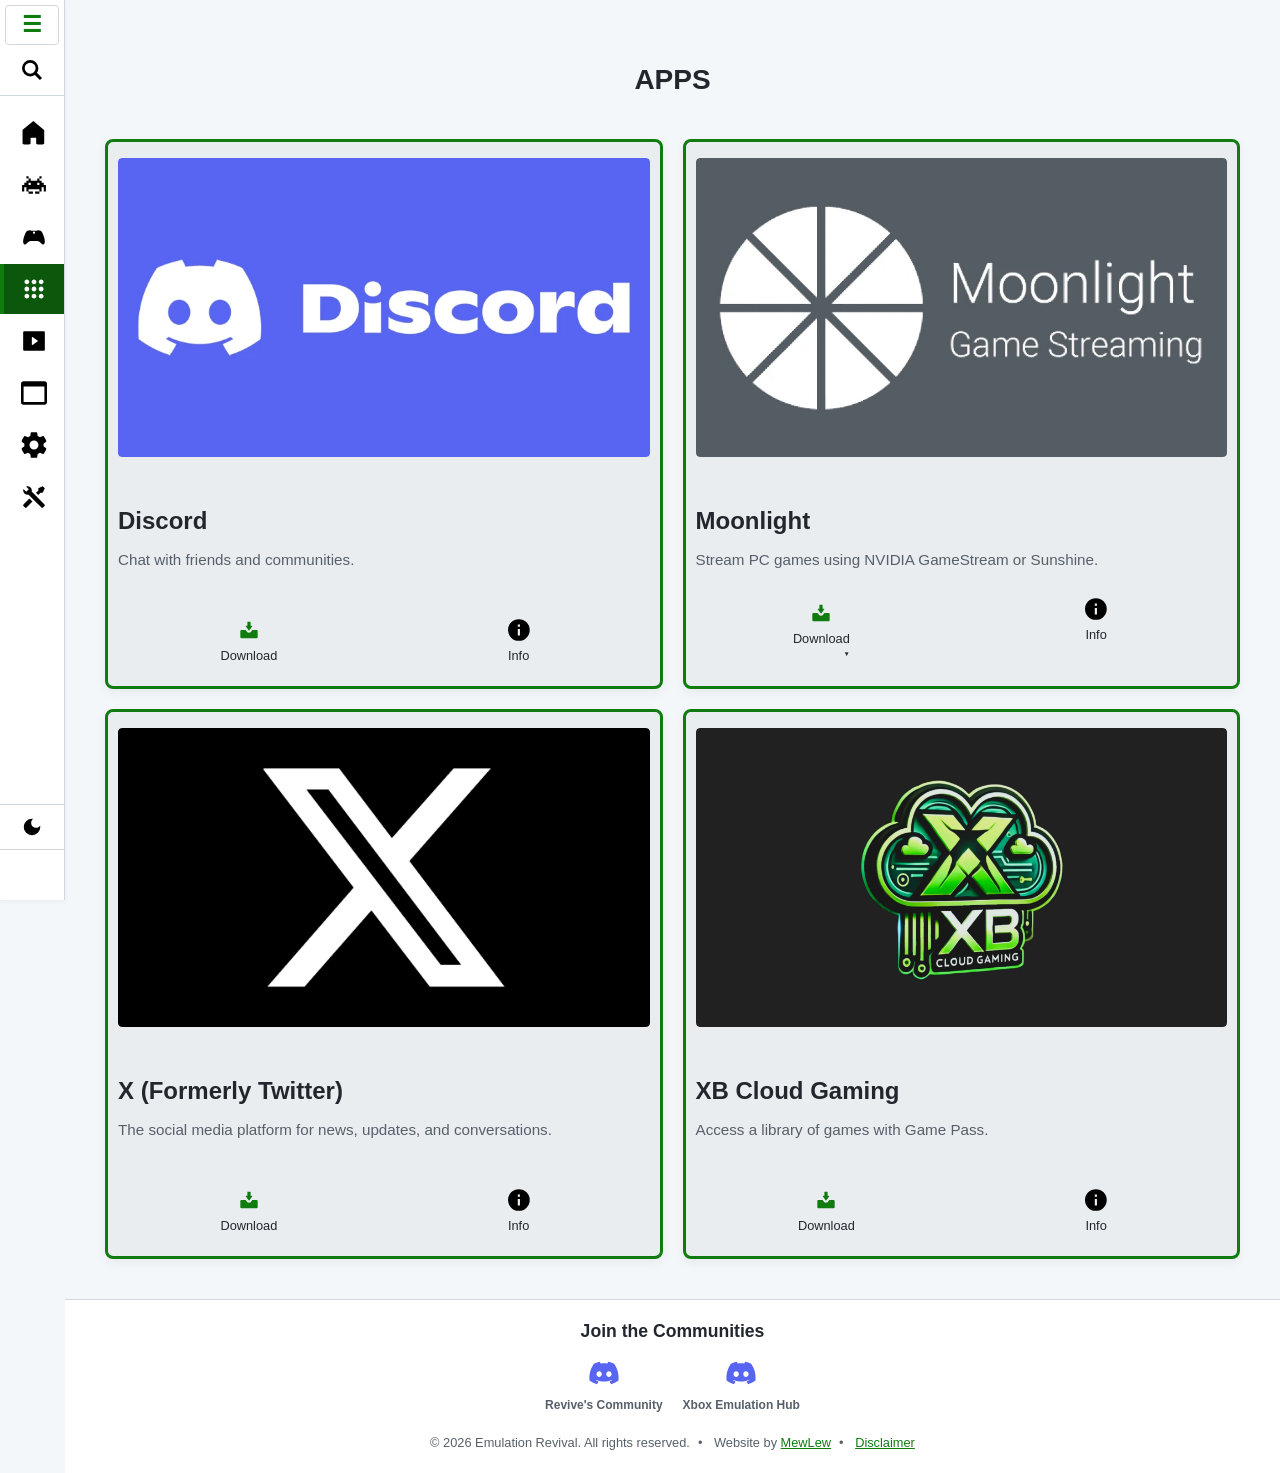
==== apps.html @ d8c7e38c "Add files via upload" ====
<!DOCTYPE html>
<html lang="en">
<head>
    <meta charset="UTF-8">
    <meta name="viewport" content="width=device-width, initial-scale=1.0">
    <title>Essential Apps for Xbox Developer Mode | Emulation Revival</title>
    <meta name="description" content="Discover essential apps like Discord, Moonlight, and more for your Xbox in Developer Mode. Enhance your Xbox experience with Emulation Revival.">
    <link rel="stylesheet" href="style.css">
    <script src="theme.js"></script>
</head>
<body>

<aside class="sidebar collapsed" id="sidebar" aria-label="Main Navigation">
    <div class="sidebar-header">
        <button class="menu-toggle" onclick="toggleMenu()" aria-controls="sidebar" aria-expanded="false" aria-label="Toggle Navigation Menu">☰</button>
        <div class="sidebar-search-interaction-area">
            <div class="sidebar-search-container">
                <button class="sidebar-search-trigger" onclick="handleSidebarSearchTriggerClick()" aria-label="Search">
                    <img src="images/search.svg" alt="Search Icon" class="sidebar-search-icon-display">
                </button>
                <div class="sidebar-search-input-wrapper">
                    <input type="text" id="searchInput" name="searchInput" class="sidebar-search-input-field" placeholder="Search site..." aria-label="Search site">
                </div>
            </div>
            <div id="autocompleteResults" class="autocomplete-items" style="display: none;"></div>
        </div>
    </div>
    <nav class="sidebar-nav">
        <ul>
            <li><a href="index.html" class="nav-link"><img src="images/home.svg" alt="Home icon"><span>Home</span></a></li>
            <li><a href="emulators.html" class="nav-link"><img src="images/emulators.svg" alt="Emulators icon"><span>Emulators</span></a></li>
            <li><a href="ports.html" class="nav-link"><img src="images/ports.svg" alt="Game Ports icon"><span>Game Ports</span></a></li>
            <li><a href="apps.html" class="nav-link active"><img src="images/apps.svg" alt="Apps icon"><span>Apps</span></a></li>
            <li><a href="media.html" class="nav-link"><img src="images/media.svg" alt="Media Apps icon"><span>Media Apps</span></a></li>
            <li><a href="frontends.html" class="nav-link"><img src="images/frontends.svg" alt="Frontends icon"><span>Frontends</span></a></li>
            <li><a href="wipapps.html" class="nav-link"><img src="images/wipapps.svg" alt="Work In Progress Apps icon"><span>WIP Apps</span></a></li>
            <li><a href="utilities.html" class="nav-link"><img src="images/utilities.svg" alt="Utilities icon"><span>Utilities</span></a></li>
        </ul>
    </nav>
    <div class="sidebar-theme-toggle-container">
        <button class="theme-switch" id="themeSwitch" aria-label="Switch Theme">
            <img src="images/light-mode.svg" alt="Light Theme" id="themeIconSun" class="theme-icon light">
            <img src="images/dark-mode.svg" alt="Dark Theme" id="themeIconMoon" class="theme-icon dark">
            <span class="theme-toggle-text">Theme</span>
        </button>
    </div>
    <div class="sidebar-footer">
        <p>© <span id="currentYear"></span> Emulation Revival</p>
    </div>
</aside>

<div class="main-content-wrapper sidebar-collapsed">
    <main class="main-content" id="mainContentArea">
        <h2 class="page-section-heading">APPS</h2>
        <div class="product-wrapper">
    
            <div class="box-container" id="discorduwp">
                <div class="main-card-top-content">
                    <div class="box-image-wrapper">
                        <img src="images/discord.webp" alt="Discord Logo" class="box-image">
                    </div>
                    <div class="box-content">
                        <h3>Discord</h3>
                        <p>Chat with friends and communities.</p>
                    </div>
                    <div class="box-links">
                        <a href="#" class="box-link left" id="download-discorduwp">
                            <img src="images/download.svg" alt="Download" class="link-icon"> Download
                        </a>
                        <button class="box-link center info-toggle" aria-expanded="false" aria-controls="info-discorduwp">
                            <img src="images/info.svg" alt="Info" class="link-icon"> Info
                        </button>
                    </div>
                </div>
                <div class="info-box" id="info-discorduwp">
                    <ul class="info-list">
                        <li><strong>Developer:</strong> 
                            <a href="https://github.com/momo-AUX1" class="contributor-name-link" data-name="Moonpower" data-github-url="https://github.com/momo-AUX1" data-kofi-url="https://ko-fi.com/moonpower007">Moonpower</a>
                        </li>
                        <li><strong>Compatibility:</strong> Xbox One & Xbox Series S/X</li>
                        <li><strong>Requirements:</strong> 
                            <ul>
                                <li>Discord account</li> 
                                <li>Install all 5 dependencies</li>
                            </ul>
                        </li>
                    </ul>
                </div>
            </div>
            
            <div class="box-container" id="moonlight">
                <div class="main-card-top-content">
                    <div class="box-image-wrapper">
                        <img src="images/moonlight.webp" alt="Moonlight Logo" class="box-image">
                    </div>
                    <div class="box-content">
                        <h3>Moonlight</h3>
                        <p>Stream PC games using NVIDIA GameStream or Sunshine.</p>
                    </div>
                    <div class="box-links">
                        <div class="dropdown box-link left">
                            <button class="box-link download-btn">
                                <img src="images/download.svg" alt="Download" class="link-icon"> Download
                                <span class="arrow">▼</span>
                            </button>
                            <ul class="dropdown-menu">
                                <li><a href="#" id="moonlight1">Moonlight App</a></li>
                                <li><a href="#" id="moonlight2">Dependency 1</a></li>
                                <li><a href="#" id="moonlight3">Dependency 2</a></li>
                            </ul>
                        </div>
                        <button class="box-link center info-toggle" aria-expanded="false" aria-controls="info-moonlight">
                            <img src="images/info.svg" alt="Info" class="link-icon"> Info
                        </button>
                    </div>
                </div>
                <div class="info-box" id="info-moonlight">
                    <ul class="info-list">
                        <li><strong>Developer:</strong> <a href="https://github.com/moonlight-stream" class="contributor-name-link" data-name="Moonlight Game Streaming Project" data-github-url="https://github.com/moonlight-stream">Moonlight Game Streaming Project</a></li>
                        <li><strong>Ported to UWP by:</strong> <a href="https://github.com/TheElixZammuto" class="contributor-name-link" data-name="TheElixZammuto" data-github-url="https://github.com/TheElixZammuto">TheElixZammuto</a></li>
                        <li><strong>Compatibility:</strong> Xbox One & Xbox Series S|X</li>
                        <li><strong>Requirements:</strong> 
                            <ul>
                                <li>Host PC with NVIDIA GPU (GameStream) or Sunshine</li>
                                <li>Install both dependencies</li>
                            </ul>
                        </li>
                    </ul>
                </div>
            </div>
            
            <div class="box-container" id="xuwp">
                <div class="main-card-top-content">
                    <div class="box-image-wrapper">
                        <img src="images/xuwp.webp" alt="X Logo" class="box-image">
                    </div>
                    <div class="box-content">
                        <h3>X (Formerly Twitter)</h3>
                        <p>The social media platform for news, updates, and conversations.</p>
                    </div>
                    <div class="box-links">
                        <a href="#" class="box-link left" id="download-xuwp">
                            <img src="images/download.svg" alt="Download" class="link-icon"> Download
                        </a>
                        <button class="box-link center info-toggle" aria-expanded="false" aria-controls="info-xuwp">
                            <img src="images/info.svg" alt="Info" class="link-icon"> Info
                        </button>
                    </div>
                </div>
                <div class="info-box" id="info-xuwp">
                    <ul class="info-list">
                        <li><strong>Developer:</strong> 
                            <a href="https://github.com/momo-AUX1" class="contributor-name-link" data-name="Moonpower" data-github-url="https://github.com/momo-AUX1" data-kofi-url="https://ko-fi.com/moonpower007">Moonpower</a>
                        </li>
                        <li><strong>Compatibility:</strong> Xbox One & Xbox Series S/X</li>
                        <li><strong>Requirements:</strong> Install all 5 dependencies</li>
                    </ul>
                </div>
            </div>
            
            <div class="box-container" id="xbcloudgaming">
                <div class="main-card-top-content">
                    <div class="box-image-wrapper">
                        <img src="images/xbcloudgaming.webp" alt="XB Cloud Gaming Logo" class="box-image">
                    </div>
                    <div class="box-content">
                        <h3>XB Cloud Gaming</h3>
                        <p>Access a library of games with Game Pass.</p>
                    </div>
                    <div class="box-links">
                        <a href="#" class="box-link left" id="download-xbcloudgaming">
                            <img src="images/download.svg" alt="Download" class="link-icon"> Download
                        </a>
                        <button class="box-link center info-toggle" aria-expanded="false" aria-controls="info-xbcloudgaming">
                            <img src="images/info.svg" alt="Info" class="link-icon"> Info
                        </button>
                    </div>
                </div>
                <div class="info-box" id="info-xbcloudgaming">
                    <ul class="info-list">
                        <li><strong>Developer:</strong> <a href="https://github.com/danprice142" class="contributor-name-link" data-name="DanP" data-github-url="https://github.com/danprice142">DanP</a></li>
                        <li><strong>Compatibility:</strong> Xbox Series S|X</li>
                        <li><strong>Requirements:</strong>
                            <ul>
                                <li>Active Game Pass subscription</li>
                                <li>Install all 3 dependencies</li>
                            </ul>
                        </li>
                    </ul>
                </div>
            </div>
                
        </div> 
    </main>

    <footer>
        <div class="discord-section">
            <h3 class="discord-heading">Join the Communities</h3>
            <div class="discord-servers-wrapper">
                <div class="discord-server-item">
                    <a href="https://discord.gg/f82Tr22vRZ" class="discord-link" target="_blank" rel="noopener noreferrer" aria-label="Join Revive's Community on Discord">
                        <img src="images/discord.svg" alt="Discord logo" class="discord-icon">
                    </a>
                    <h5>Revive's Community</h5>
                </div>
                <div class="discord-server-item">
                    <a href="https://discord.gg/pVd47KAG24" class="discord-link" target="_blank" rel="noopener noreferrer" aria-label="Join Xbox Emulation Hub on Discord">
                        <img src="images/discord.svg" alt="Discord logo" class="discord-icon">
                    </a>
                    <h5>Xbox Emulation Hub</h5>
                </div>
            </div>
        </div>
        <div class="footer-meta-info">
            <span class="copyright">© <span id="footerCurrentYear"></span> Emulation Revival. All rights reserved.</span>
            <span class="credit">Website by <a href="https://github.com/Mew-Lew" target="_blank" rel="noopener noreferrer">MewLew</a></span>
            <span class="disclaimer-link-wrapper"><a href="disclaimer.html">Disclaimer</a></span>
        </div>
    </footer>
</div> 
    
<div class="modal-overlay" id="contributorModalOverlay"></div>
<div class="modal" id="contributorModal" role="dialog" aria-modal="true" aria-labelledby="contributorModalTitle">
    <div class="modal-header">
        <h3 id="contributorModalTitle" class="modal-title">Contributor Information</h3>
        <button class="modal-close-button" id="contributorModalClose" aria-label="Close modal">×</button>
    </div>
    <div class="modal-body" id="contributorModalBody">
    </div>
</div>

<script src="downloads.js"></script>
<script src="searchdata.js"></script>
<script src="main.js"></script>
<script src="searchlogic.js"></script>

</body>
</html>
---- style.css ----
/* style.css - Merged for New Sidebar, Theming, Sidebar Search, and Contributor Modal */

/* --- CSS Variables --- */
:root {
  --xbox-green: #107C10;
  --xbox-green-light: #18a118;
  --xbox-green-dark: #0B570B;
  --xbox-green-rgb: 16, 124, 16;
  --bg-primary: #111;
  --bg-secondary: #1e1e1e;
  --bg-tertiary: #2a2a2a;
  --bg-overlay: rgba(0, 0, 0, 0.6);
  --text-primary: #fff;
  --text-secondary: #ccc;
  --text-on-accent: #ffffff;
  --border-color: #333;
  --shadow-color-rgb: 0, 0, 0;
  --border-radius-small: 4px;
  --border-radius-medium: 8px;
  --border-radius-large: 12px;
  --sidebar-width: 250px;
  --sidebar-width-collapsed: 65px;
  --sidebar-transition-speed: 0.25s ease-in-out;
  --font-family-main: "Segoe UI", Arial, sans-serif;
  --font-family-headings: "Segoe UI", "Trebuchet MS", sans-serif;
  --global-transition: all 0.2s ease-in-out;
  --shadow-sm: 0 2px 4px rgba(var(--shadow-color-rgb), 0.2);
  --shadow-md: 0 4px 8px rgba(var(--shadow-color-rgb), 0.3);
  --shadow-lg: 0 8px 16px rgba(var(--shadow-color-rgb), 0.4);
}

html.light-theme {
  --bg-primary: #f4f7f9;
  --bg-secondary: #ffffff;
  --bg-tertiary: #e9edf0;
  --bg-overlay: rgba(0, 0, 0, 0.4);
  --text-primary: #22272e;
  --text-secondary: #57606a;
  --border-color: #d0d7de;
  --shadow-color-rgb: 140, 140, 140;
  --shadow-sm: 0 2px 4px rgba(var(--shadow-color-rgb), 0.08);
  --shadow-md: 0 4px 8px rgba(var(--shadow-color-rgb), 0.1);
  --shadow-lg: 0 8px 16px rgba(var(--shadow-color-rgb), 0.12);
}

/* --- Global Resets & Base Styles --- */
*, *::before, *::after {
  box-sizing: border-box;
  margin: 0;
  padding: 0;
}
html {
  scroll-behavior: smooth;
  font-size: 16px;
  height: 100%;
}
body {
  font-family: var(--font-family-main);
  background: var(--bg-primary);
  color: var(--text-primary);
  line-height: 1.6;
  min-height: 100%;
  display: flex;
  flex-direction: column;
  overflow-x: hidden;
  transition: background-color 0.3s ease, color 0.3s ease;
}
ul, ol { list-style: none; }
a { color: var(--xbox-green); text-decoration: none; transition: var(--global-transition); }
a:hover { color: var(--xbox-green-light); text-decoration: underline; }
img { max-width: 100%; height: auto; display: block; }
h1, h2, h3, h4, h5, h6 {
  font-family: var(--font-family-headings); font-weight: 600;
  color: var(--text-primary); margin-bottom: 0.75em; line-height: 1.3;
}
h1 { font-size: 2.2em; } h2 { font-size: 2em; } h3 { font-size: 1.75em; }
p { margin-bottom: 1em; color: var(--text-secondary); }

/* --- REMOVED Top Bar Styles As Per Previous Steps --- */

/* --- New Collapsible Sidebar --- */
.sidebar {
  width: var(--sidebar-width); background-color: var(--bg-secondary); color: var(--text-primary);
  display: flex; flex-direction: column; position: fixed; left: 0;
  top: 0; bottom: 0; height: 100%; z-index: 900;
  transition: width var(--sidebar-transition-speed), background-color 0.3s ease, color 0.3s ease;
  overflow-x: hidden; border-right: 1px solid var(--border-color); box-shadow: var(--shadow-sm);
}
.sidebar.collapsed { width: var(--sidebar-width-collapsed); }

.sidebar-header {
  padding: 10px; display: flex; flex-direction: column;
  align-items: center; border-bottom: 1px solid var(--border-color);
}

/* --- Menu Toggle (Now in Sidebar Header) --- */
.sidebar-header .menu-toggle {
    width: calc(100% - 10px); height: 40px; font-size: 22px; font-weight: bold;
    color: var(--xbox-green); background-color: var(--bg-tertiary);
    border: 1px solid var(--border-color); border-radius: var(--border-radius-small);
    display: flex; align-items: center; justify-content: center;
    cursor: pointer; margin: 0 auto 10px auto; padding: 0; line-height: 1;
    transition: background-color 0.2s ease, color 0.2s ease, border-color 0.2s ease;
}
.sidebar-header .menu-toggle:hover {
    background-color: var(--xbox-green); color: var(--text-on-accent);
    border-color: var(--xbox-green-dark);
}
html.light-theme .sidebar-header .menu-toggle {
    background-color: var(--bg-secondary); color: var(--xbox-green);
    border-color: var(--border-color);
}
html.light-theme .sidebar-header .menu-toggle:hover {
    background-color: var(--xbox-green-light); color: var(--text-on-accent);
    border-color: var(--xbox-green);
}
.sidebar.collapsed .sidebar-header { padding: 5px; }
.sidebar.collapsed .menu-toggle { width: 100%; margin: 0 0 5px 0; }

/* Styles for search integrated into sidebar */
.sidebar-search-interaction-area {
    position: relative; width: calc(100% - 10px); margin: 0 auto;
}
.sidebar-search-container {
    display: flex; align-items: center; width: 100%; padding: 5px; box-sizing: border-box;
    border-radius: var(--border-radius-medium); background-color: rgba(0,0,0,0.05);
    border: 1px solid var(--border-color); position: relative; z-index: 2;
}
html.light-theme .sidebar-search-container { background-color: rgba(0,0,0,0.03); }
.sidebar-search-trigger {
    background: none; border: none; color: var(--text-secondary); padding: 8px;
    cursor: pointer; display: flex; align-items: center; justify-content: center;
}
.sidebar-search-trigger:hover { color: var(--text-primary); }
.sidebar-search-icon-display { width: 20px; height: 20px; display: block; }
html.light-theme .sidebar-search-icon-display { filter: invert(100%); }
.sidebar-search-input-wrapper { flex-grow: 1; margin-left: 5px; position: relative; }
.sidebar-search-input-field {
    width: 100%; padding: 8px 10px; border: 1px solid var(--border-color);
    background-color: var(--bg-primary); color: var(--text-primary);
    border-radius: var(--border-radius-small); font-size: 0.9em; outline: none;
    transition: border-color 0.2s ease, box-shadow 0.2s ease;
}
.sidebar-search-input-field:focus {
    border-color: var(--xbox-green); box-shadow: 0 0 0 2px rgba(var(--xbox-green-rgb), 0.3);
}
.sidebar.collapsed .sidebar-search-input-wrapper { display: none; }
.sidebar.collapsed .sidebar-search-trigger { width: 100%; margin-left: 0; height: 40px; }
.sidebar.collapsed .sidebar-search-container {
    width: 100%; padding: 0; border: none; background-color: transparent;
}
.sidebar:not(.collapsed) .sidebar-search-input-wrapper { display: block; }

/* Autocomplete Results for Sidebar Search */
#autocompleteResults.autocomplete-items {
    position: absolute; top: 100%; left: 0; right: 0; width: auto;
    background-color: var(--bg-secondary); border: 1px solid var(--border-color);
    border-top-width: 1px; box-sizing: border-box; z-index: 998;
    border-radius: 0 0 var(--border-radius-medium) var(--border-radius-medium);
    max-height: calc(100vh - 250px); overflow-y: auto; display: none;
    box-shadow: var(--shadow-md); scrollbar-width: thin;
    scrollbar-color: var(--border-color) var(--bg-secondary);
}
#autocompleteResults.autocomplete-items::-webkit-scrollbar { width: 6px; }
#autocompleteResults.autocomplete-items::-webkit-scrollbar-track { background: var(--bg-secondary); }
#autocompleteResults.autocomplete-items::-webkit-scrollbar-thumb { background-color: var(--border-color); border-radius: 3px; }
.autocomplete-suggestion {
    padding: 10px 15px; cursor: pointer; display: flex; align-items: center;
    color: var(--text-primary); border-bottom: 1px solid var(--border-color);
    transition: background-color 0.15s ease;
}
.autocomplete-suggestion:last-child { border-bottom: none; }
.autocomplete-suggestion:hover { background-color: var(--bg-tertiary); }
.suggestion-logo { width: 24px; height: 24px; margin-right: 10px; object-fit: contain; border-radius: var(--border-radius-small); }
.suggestion-name { font-size: 0.9em; }

/* Sidebar Navigation */
.sidebar.collapsed .sidebar-nav span, .sidebar.collapsed .sidebar-footer p, .sidebar.collapsed .theme-switch .theme-toggle-text {
  opacity: 0; width: 0; pointer-events: none; white-space: nowrap;
  transition: opacity 0.1s ease-out, width 0.1s ease-out;
}
.sidebar.collapsed .nav-link { justify-content: center; padding: 12px 0; width: 100%;}
.sidebar.collapsed .nav-link img { margin-right: 0; width: 26px; height: 26px;}
.sidebar.collapsed .nav-link.active, .sidebar.collapsed .nav-link:hover {
  background-color: var(--xbox-green-dark); border-left-color: var(--xbox-green);
}
.sidebar.collapsed .nav-link.active img { transform: scale(1.1); }
.sidebar-nav {
  flex-grow: 1; margin-top: 10px; overflow-y: auto; overflow-x: hidden; scrollbar-width: thin;
  scrollbar-color: var(--border-color) var(--bg-secondary);
}
.sidebar-nav::-webkit-scrollbar { width: 6px; }
.sidebar-nav::-webkit-scrollbar-track { background: var(--bg-secondary); }
.sidebar-nav::-webkit-scrollbar-thumb { background-color: var(--border-color); border-radius: 3px; }
.sidebar-nav .nav-link {
  display: flex; align-items: center; padding: 10px 20px; color: var(--text-secondary);
  text-decoration: none; font-weight: 500; white-space: nowrap;
  border-left: 4px solid transparent; margin: 2px 0;
  transition: background-color 0.2s ease, color 0.2s ease, border-left-color 0.2s ease;
}
.sidebar-nav .nav-link img {
  width: 24px; height: 24px; margin-right: 12px;
  transition: margin-right var(--sidebar-transition-speed), transform 0.2s ease, filter 0.3s ease;
  flex-shrink: 0;
}
html.light-theme .sidebar-nav .nav-link:not(.active) img { filter: invert(100%);}
.sidebar-nav .nav-link span { opacity: 1; transition: opacity 0.15s ease-out 0.1s; display: inline-block; }
.sidebar-nav .nav-link:hover {
  background-color: var(--bg-tertiary); color: var(--text-primary);
  border-left-color: var(--xbox-green-light);
}
.sidebar-nav .nav-link.active {
  background-color: var(--xbox-green); color: var(--text-on-accent); font-weight: 600;
  border-left-color: var(--xbox-green-light);
}
.sidebar-nav .nav-link.active img { filter: brightness(0) invert(1); }
.sidebar-nav .nav-link:hover img:not(.active img) { transform: translateX(2px); }

/* --- Sidebar Theme Toggle Styles --- */
.sidebar-theme-toggle-container {
    padding: 10px 15px; margin-top: auto; border-top: 1px solid var(--border-color);
}
.sidebar .theme-switch {
    width: 100%; background: transparent; border: none; color: var(--text-secondary);
    cursor: pointer; padding: 10px 5px; display: flex; align-items: center;
    justify-content: flex-start; border-radius: var(--border-radius-small);
    transition: background-color 0.2s ease, color 0.2s ease;
    font-size: 0.9em; font-family: var(--font-family-main);
}
.sidebar .theme-switch:hover { background-color: var(--bg-tertiary); color: var(--text-primary); }
.sidebar .theme-switch .theme-icon { width: 20px; height: 20px; margin-right: 12px; filter: none; }
html.light-theme .sidebar .theme-switch .theme-icon.light,
html.light-theme .sidebar .theme-switch .theme-icon.dark { filter: invert(100%); }
.sidebar .theme-switch .theme-toggle-text {
    display: inline-block; opacity: 1;
    transition: opacity var(--sidebar-transition-speed) ease-out, width var(--sidebar-transition-speed) ease-out;
    white-space: nowrap;
}
.sidebar.collapsed .sidebar-theme-toggle-container { padding: 0; border-top-width: 1px; }
.sidebar.collapsed .theme-switch { justify-content: center; padding: 12px 0; height: 44px; font-size: 0; }
.sidebar.collapsed .theme-switch .theme-icon { margin-right: 0; width: 22px; height: 22px; }

/* --- Sidebar Footer --- */
.sidebar-footer {
  padding: 15px 20px; text-align: center; font-size: 0.8em;
  color: var(--text-secondary); border-top: 1px solid var(--border-color);
  white-space: nowrap; opacity: 1; transition: opacity var(--sidebar-transition-speed);
}
.sidebar-footer p { margin: 0; }

/* --- Main Content Area --- */
.main-content-wrapper {
  flex: 1; display: flex; flex-direction: column; margin-left: var(--sidebar-width-collapsed);
  transition: margin-left var(--sidebar-transition-speed), width var(--sidebar-transition-speed), background-color 0.3s ease;
  width: calc(100% - var(--sidebar-width-collapsed)); background-color: var(--bg-primary);
  padding-top: 0; /* Removed as top-bar is gone */
}
.main-content-wrapper:not(.sidebar-collapsed) {
  margin-left: var(--sidebar-width); width: calc(100% - var(--sidebar-width));
}
main.main-content {
  width: 100%; padding: 20px; margin: 0 auto; flex: 1 0 auto;
}
.page-section-heading {
  text-align: center; font-size: 2em; color: var(--text-primary);
  margin-top: 0; margin-bottom: 20px;
}
main.main-content h2 { font-size: 1.75em; margin-top: 1.5em; margin-bottom: 0.75em; color: var(--text-primary); }
main.main-content h3 { font-size: 1.5em; margin-top: 1.5em; margin-bottom: 0.5em; color: var(--text-primary); }
.dynamic-video-wrapper {
  position: relative; overflow: hidden; width: 100%; padding-bottom: 56.25%;
  height: 0; border-radius: var(--border-radius-large); margin: 1em auto; box-shadow: var(--shadow-md);
}
.dynamic-video-wrapper iframe {
  position: absolute; top: 0; left: 0; width: 100%; height: 100%;
  border: 0; border-radius: var(--border-radius-large);
}

/* --- Markdown Content Styles --- */
.markdown-body { text-align: left; color: var(--text-secondary); }
.markdown-body h1, .markdown-body h2, .markdown-body h3,
.markdown-body h4, .markdown-body h5, .markdown-body h6 {
  color: var(--text-primary); font-weight: 600; margin-top: 1.8em; margin-bottom: 0.8em; line-height: 1.3;
}
.markdown-body h1, .markdown-body h2, .markdown-body h3 { border-bottom: 1px solid var(--border-color); padding-bottom: 0.3em; }
.markdown-body h1 { font-size: 2em; } .markdown-body h2 { font-size: 1.75em; } .markdown-body h3 { font-size: 1.5em; }
.markdown-body > *:first-child { margin-top: 0 !important; }
.markdown-body p { color: var(--text-secondary); margin-bottom: 1em; }
.markdown-body a { color: var(--xbox-green); text-decoration: underline; }
.markdown-body a:hover { color: var(--xbox-green-light); text-decoration: none; }
.markdown-body ul, .markdown-body ol { margin-bottom: 1em; padding-left: 2em; list-style: revert; }
.markdown-body li { margin-bottom: 0.5em; }
.markdown-body ul li::marker, .markdown-body ol li::marker { color: var(--xbox-green); }
.markdown-body blockquote {
  margin: 1.5em 0; padding: 0.5em 1.5em; color: var(--text-secondary);
  background-color: var(--bg-tertiary); border-left: 5px solid var(--xbox-green); font-style: italic;
}
.markdown-body blockquote p { color: var(--text-secondary); margin-bottom: 0.5em; }
.markdown-body blockquote p:last-child { margin-bottom: 0; }
.markdown-body p > code, .markdown-body li > code, .markdown-body th > code, .markdown-body td > code {
  font-family: Consolas, Monaco, 'Andale Mono', 'Ubuntu Mono', monospace;
  background-color: var(--bg-tertiary); color: var(--text-primary);
  padding: 0.2em 0.5em; border-radius: var(--border-radius-small); font-size: 0.875em; white-space: nowrap;
}
.markdown-body pre {
  font-family: Consolas, Monaco, 'Andale Mono', 'Ubuntu Mono', monospace;
  background-color: #111111; color: #d4d4d4; padding: 1em; margin: 1.5em 0; overflow-x: auto;
  border-radius: var(--border-radius-medium); border: 1px solid var(--border-color);
  font-size: 0.875em; line-height: 1.45;
}
html.light-theme .markdown-body pre { background-color: var(--bg-tertiary); color: var(--text-primary); }
.markdown-body pre code {
  font-family: inherit; background-color: transparent !important; color: inherit;
  padding: 0 !important; border-radius: 0; font-size: 1em; white-space: pre-wrap;
}
.markdown-body hr { border: 0; height: 1px; background-color: var(--border-color); margin: 2.5em 0; }
.markdown-body table { width: auto; border-collapse: collapse; margin: 1.5em 0; font-size: 0.9em; box-shadow: var(--shadow-sm); }
.markdown-body th, .markdown-body td { border: 1px solid var(--border-color); padding: 0.6em 0.8em; text-align: left; }
.markdown-body th { background-color: var(--bg-tertiary); color: var(--text-primary); font-weight: 600; }
.markdown-body tr:nth-child(even) { background-color: var(--bg-secondary); }
html.light-theme .markdown-body tr:nth-child(even) { background-color: var(--bg-tertiary); }
.markdown-body tr:hover td { background-color: var(--bg-tertiary); }

/* --- Highlight class for search results --- */
.highlighted-by-search {
  transition: outline 0.5s ease-out; outline: 2px solid gold !important;
  box-shadow: 0 0 10px gold; border-radius: var(--border-radius-small);
}

/* --- Product Cards Area --- */
.product-wrapper {
  display: grid; grid-template-columns: repeat(auto-fit, minmax(400px, 1fr));
  gap: 20px; padding: 20px; box-sizing: border-box; align-items: start; text-align: left;
}
.main-card-top-content { display: flex; flex-direction: column; height: auto; flex-shrink: 0;}
.main-card-top-content .box-content { flex-grow: 1; }
.box-container {
  display: flex; flex-direction: column; justify-content: flex-start;
  background-color: var(--bg-tertiary); border: 3px solid var(--xbox-green);
  border-radius: var(--border-radius-medium); padding: 16px 10px;
  color: var(--text-primary); box-sizing: border-box; box-shadow: var(--shadow-md);
  min-height: 350px; height: auto; overflow: hidden; position: relative;
  transition: max-height 0.35s ease-in-out, border-bottom-left-radius 0.1s linear,
              border-bottom-right-radius 0.1s linear, background-color 0.3s ease, border-color 0.3s ease;
}
.box-container.dropdown-active-overflow {
    overflow: visible;
}
.box-container.expanded { max-height: 1200px !important; min-height: 0 !important; height: auto !important; }
.box-container.expanded-dropdown { max-height: 600px; }
.box-image-wrapper {
  position: relative; width: 100%; padding-top: 56.25%;
  overflow: hidden; border-radius: var(--border-radius-small); margin-bottom: 12px;
}
.box-image {
  position: absolute; top: 0; left: 0; width: 100%; height: 100%;
  object-fit: cover; background-color: var(--bg-primary); border-radius: var(--border-radius-small);
}
.box-content h3 { margin: 0 0 8px; font-size: 1.25em; color: var(--text-primary); }
.box-content p { margin: 0 0 12px; font-size: 0.95rem; line-height: 1.5; color: var(--text-secondary); }
.box-links {
    display: flex; justify-content: space-around; align-items: flex-start;
    flex-wrap: nowrap; width: 100%; margin-top: auto; padding-top: 10px;
    flex-shrink: 0; gap: 8px; box-sizing: border-box;
}
.box-link {
    color: var(--text-primary); text-decoration: none; display: flex; flex-direction: column;
    align-items: center; gap: 3px; font-size: 0.8rem; font-weight: 500; cursor: pointer;
    background: none; border: none; padding: 4px 2px; text-align: center;
    min-width: 55px; flex: 1; max-width: 75px;
    transition: color 0.2s ease, transform 0.1s ease;
    font-family: inherit; line-height: inherit; text-transform: none;
    -webkit-appearance: none; -moz-appearance: none; appearance: none; margin: 0;
}
.box-link:hover { color: var(--xbox-green-light); transform: translateY(-1px); }
.link-icon { width: 22px; height: 22px; margin-bottom: 2px; }
.box-link.info-toggle-active {
    color: var(--xbox-green-light); box-shadow: 0 0 8px rgba(var(--xbox-green-rgb), 0.5);
    border-radius: var(--border-radius-small);
}
html.light-theme .box-link.info-toggle .link-icon { filter: invert(100%); }
html.light-theme .box-link.info-toggle.info-toggle-active .link-icon { filter: invert(100%); }
html:not(.light-theme) .box-link.info-toggle.info-toggle-active .link-icon { filter: brightness(0) invert(1); }

.dropdown { position: relative; display: inline-block; z-index: 150; }
.arrow { font-size: 0.4rem; margin-left: -4px; align-self: flex-end; transform: translateY(-0.4em); }
.dropdown-menu {
  display: none; position: absolute; bottom: 100%; left: 0; box-sizing: border-box; min-width: 100%;
  background-color: var(--bg-secondary); border: 3px solid var(--xbox-green);
  border-radius: var(--border-radius-medium); padding: 8px 0; list-style: none;
  box-shadow: var(--shadow-md); z-index: 200; margin-bottom: 4px;
}
.dropdown-menu.open { display: block; }
.dropdown-menu li a {
  display: block; padding: 10px 20px; color: var(--text-primary); text-decoration: none;
  font-weight: 400; text-align: left; white-space: nowrap;
  transition: background-color 0.2s ease, color 0.2s ease;
}
.dropdown-menu li a:hover { background-color: var(--xbox-green); color: var(--text-on-accent); }

.info-box {
  background-color: var(--bg-secondary); border-radius: var(--border-radius-medium);
  color: var(--text-secondary); font-size: 0.875em;
  box-shadow: inset 0 0 8px rgba(var(--xbox-green-rgb), 0.6);
  text-align: left; width: 100%; box-sizing: border-box; max-height: 0; opacity: 0;
  overflow: hidden; margin-top: 0; padding: 0 12px; line-height: 1.5;
  transition: max-height 0.35s ease-in-out, opacity 0.3s ease-in-out, margin-top 0.35s ease-in-out,
              padding-top 0.35s ease-in-out, padding-bottom 0.35s ease-in-out, background-color 0.3s ease;
}
.box-container.expanded .info-box {
  max-height: 600px; opacity: 1; margin-top: 12px; padding-top: 12px;
  padding-bottom: 12px; padding-left: 15px; padding-right: 15px; overflow-y: auto;
}
/* Info box list styling for contributor names (modal triggers) */
.info-box ul.info-list,
.info-box ul.contributor-list { /* Added .contributor-list if you use that from modal suggestion */
    list-style: none;
    padding: 0;
    margin: 0 0 10px 0;
}
.info-box ul.info-list li,
.info-box ul.contributor-list li {
    display: flex;
    align-items: baseline; /* Or flex-start */
    margin-bottom: 6px;
    line-height: 1.5;
}
.info-box ul.info-list li strong, /* For existing "Developer: Name" structure */
.info-box ul.contributor-list .contributor-role { /* For new "Role: Name (modal trigger)" structure */
    font-weight: 600;
    color: var(--text-primary);
    flex-basis: 110px;
    flex-shrink: 0;
    margin-right: 8px;
}
.info-box ul.info-list li a:not(.donation-link), /* Target general links in old structure */
.info-box ul.contributor-list .contributor-details a.contributor-name-link { /* Target new modal trigger links */
    color: var(--xbox-green);
    text-decoration: underline;
    /* Remove max-width and text-overflow from here, as it's just the name now */
}
.info-box ul.info-list li a:not(.donation-link):hover,
.info-box ul.contributor-list .contributor-details a.contributor-name-link:hover {
    color: var(--xbox-green-light);
}
/* REMOVE OLD INLINE DONATION STYLES */
/* .donation-dash { display: none !important; } */
/* .info-box .donation-link { display: none !important; } */
/* .info-box .donation-link img { display: none !important; } */

.info-box ul.info-list ul, /* For nested requirements list */
.info-box ul.contributor-list ul.nested-info-list {
    list-style-type: disc;
    padding-left: 20px;
    margin-top: 4px;
    width: 100%;
}
.info-box ul.info-list ul li,
.info-box ul.contributor-list ul.nested-info-list li {
    display: list-item;
    margin-bottom: 4px;
    align-items: normal;
}
.info-box ul li::marker { color: var(--xbox-green); } /* For compatibility list items if styled this way */


.guide-button-container { text-align: center; margin-top: 15px; margin-bottom: 5px; }
.guide-cta-button {
  display: inline-block; padding: 5px 20px; background-color: var(--bg-tertiary);
  color: var(--text-primary); text-decoration: none; font-size: 1.1em; font-weight: 600;
  border-radius: var(--border-radius-medium); cursor: pointer; border: none;
  border-top: 2px solid var(--xbox-green-light); border-left: 2px solid var(--xbox-green-light);
  border-bottom: 2px solid var(--xbox-green-dark); border-right: 2px solid var(--xbox-green-dark);
  box-shadow: var(--shadow-sm); position: relative;
  transition: background-color 0.2s ease-in-out, transform 0.1s ease-in-out,
              box-shadow 0.2s ease-in-out, border-color 0.2s ease-in-out;
}
.guide-cta-button:hover, .guide-cta-button:focus {
  background-color: var(--xbox-green-light); color: var(--text-on-accent);
  text-decoration: none; transform: translateY(-1px); box-shadow: var(--shadow-md);
}
.guide-cta-button:active {
  background-color: var(--xbox-green); transform: translateY(1px);
  box-shadow: inset 0 1px 2px rgba(var(--shadow-color-rgb),0.25);
  border-top-color: var(--xbox-green-dark); border-left-color: var(--xbox-green-dark);
  border-bottom-color: var(--xbox-green-light); border-right-color: var(--xbox-green-light);
}

/* --- Footer --- */
footer {
  text-align: center; padding: 20px; background-color: var(--bg-secondary);
  border-top: 1px solid var(--border-color); color: var(--text-secondary);
  transition: background-color 0.3s ease, border-color 0.3s ease;
}
footer .discord-section { margin-bottom: 15px; }
footer .discord-heading {
  font-size: 1.1rem; margin-bottom: 10px; text-align: center;
  color: var(--text-primary);
}
footer .discord-servers-wrapper {
  display: flex; justify-content: center; align-items: flex-start;
  gap: 20px; flex-wrap: wrap;
}
footer .discord-server-item {
  display: flex; flex-direction: column; align-items: center; max-width: 120px;
}
footer .discord-link {
  text-decoration: none; display: inline-block;
  transition: transform 0.2s ease-in-out;
}
footer .discord-link:hover { transform: scale(1.1); }
footer .discord-icon { width: 40px; height: 40px; }
footer .discord-server-item h5 {
  margin-top: 5px; margin-bottom: 0; font-size: 0.75em;
  color: var(--text-secondary); font-weight: bold;
  line-height: 1.2; text-align: center;
}
/* Footer Meta Information - Inline Style */
footer .footer-meta-info {
    margin-top: 20px; padding-bottom: 0; font-size: 0.8em;
    line-height: 1.6; color: var(--text-secondary);
}
footer .footer-meta-info > span { display: inline; }
footer .footer-meta-info > span:not(:last-child)::after {
    content: "•"; margin-left: 8px; margin-right: 8px;
    color: var(--text-secondary); user-select: none;
    -webkit-user-select: none; -moz-user-select: none;
}
footer .footer-meta-info a {
    color: var(--xbox-green); text-decoration: underline; white-space: nowrap;
}
footer .footer-meta-info a:hover { color: var(--xbox-green-light); }

/* --- Focus Styles --- */
a:focus-visible, button:focus-visible,
input[type="text"]:focus-visible,
.menu-toggle:focus-visible, .theme-switch:focus-visible,
.sidebar-search-trigger:focus-visible,
.nav-link:focus-visible,
.box-link:focus-visible, .download-btn:focus-visible,
.dropdown-menu li a:focus-visible, .info-toggle:focus-visible,
.guide-cta-button:focus-visible {
  outline: 2px solid var(--xbox-green-light) !important;
  outline-offset: 2px !important;
  box-shadow: 0 0 0 3px rgba(var(--xbox-green-rgb), 0.3) !important;
}
.sidebar-search-input-field:focus-visible {
  border-color: var(--xbox-green) !important;
  box-shadow: 0 0 8px rgba(var(--xbox-green-rgb), 0.7) !important;
  outline: none !important;
}

/* --- Responsive Adjustments --- */
@media (max-width: 1024px) {
  .product-wrapper { grid-template-columns: repeat(auto-fit, minmax(280px, 1fr)); padding: 15px; gap: 15px; }
  :root { --sidebar-width: 220px; }
}
@media (max-width: 960px) {
  .product-wrapper { grid-template-columns: repeat(auto-fit, minmax(270px, 1fr)); }
}
@media (max-width: 768px) {
  .sidebar { width: var(--sidebar-width-collapsed); }
  .sidebar.collapsed .sidebar-search-input-wrapper { display: none; }
  .sidebar.collapsed .sidebar-search-trigger { width: 100%; justify-content: center; }
  .sidebar:not(.collapsed) .sidebar-search-container { flex-direction: row; }
  .main-content-wrapper { margin-left: var(--sidebar-width-collapsed); width: calc(100% - var(--sidebar-width-collapsed)); }
  .product-wrapper { grid-template-columns: 1fr; padding: 10px; gap: 10px; }
  main.main-content { padding: 10px; }
  .page-section-heading { font-size: 1.8em; }
  footer { padding: 20px 10px; }
}
@media (max-width: 480px) {
  .site-title { display: none; }
  /* .top-bar { justify-content: space-between; } /* Top-bar removed */
  /* .top-bar .menu-toggle { margin-right: 0; } /* Menu-toggle moved */
  /* .top-bar-controls { margin-left: auto; } /* Top-bar controls content moved/gone */
  .box-content h3 { font-size: 1.1em; } .box-content p { font-size: 0.9rem; }
  .box-links { flex-direction: row; flex-wrap: wrap; }
  .box-link { font-size: 0.75rem; min-width: 50px; max-width: 70px; }
  .link-icon { width: 20px; height: 20px; }
  .dropdown { width: auto; }
  .sidebar:not(.collapsed) .sidebar-search-container { padding: 2px; }
  .sidebar:not(.collapsed) .sidebar-search-input-field { font-size: 0.8em; padding: 6px 8px; }
  #autocompleteResults.autocomplete-items { top: 68px; left: 5px; right: 5px; }
}

/* --- Modal Styles --- */
.modal-overlay {
    position: fixed;
    top: 0;
    left: 0;
    width: 100%;
    height: 100%;
    background-color: var(--bg-overlay);
    z-index: 1900;
    display: none;
    opacity: 0;
    transition: opacity 0.25s ease-in-out;
    /* backdrop-filter: blur(4px); /* Optional */
}
.modal-overlay.active {
    display: block;
    opacity: 1;
}
.modal {
    position: fixed;
    top: 50%;
    left: 50%;
    transform: translate(-50%, -50%) scale(0.95);
    background-color: var(--bg-secondary);
    color: var(--text-primary);
    padding: 20px 25px 25px 25px;
    border-radius: var(--border-radius-medium);
    box-shadow: var(--shadow-lg);
    z-index: 2000;
    width: 90%;
    max-width: 450px;
    display: none;
    opacity: 0;
    transition: opacity 0.25s ease-in-out, transform 0.25s ease-in-out;
}
.modal.active {
    display: block;
    opacity: 1;
    transform: translate(-50%, -50%) scale(1);
}
.modal-header {
    display: flex;
    justify-content: space-between;
    align-items: center;
    border-bottom: 1px solid var(--border-color);
    padding-bottom: 15px;
    margin-bottom: 15px;
}
.modal-title {
    font-size: 1.25em;
    color: var(--text-primary);
    margin: 0;
}
.modal-close-button {
    background: none;
    border: none;
    color: var(--text-secondary);
    font-size: 2em;
    font-weight: normal;
    line-height: 1;
    padding: 0 5px;
    cursor: pointer;
    transition: color 0.2s ease;
}
.modal-close-button:hover {
    color: var(--text-primary);
}
.contributor-link-icon {
    width: 24px;
    height: 24px;
    margin-right: 12px;
}


a.contributor-link-item {
    display: flex;
    align-items: center;
    text-decoration: none !important;
    color: var(--text-primary);
    background-color: transparent;
    padding: 10px 12px;
    margin-bottom: 10px;
    border-radius: var(--border-radius-medium);
    border: 1px solid transparent;
    transition: background-color 0.2s ease, border-color 0.2s ease, color 0.2s ease;
}

a.contributor-link-item:hover,
a.contributor-link-item:focus-visible {
    background-color: var(--bg-tertiary);
    color: var(--text-primary);
    text-decoration: none !important;
    outline: none;
}

a.contributor-link-item:last-child {
    margin-bottom: 0;
}

.contributor-link-icon {
    width: 24px;
    height: 24px;
    margin-right: 12px;
    flex-shrink: 0;
}

html.light-theme .contributor-link-icon[src="images/github-logo.svg"] {
    filter: invert(100%);
}

.contributor-link-text {
    font-weight: 500;
    line-height: 1.3;
}
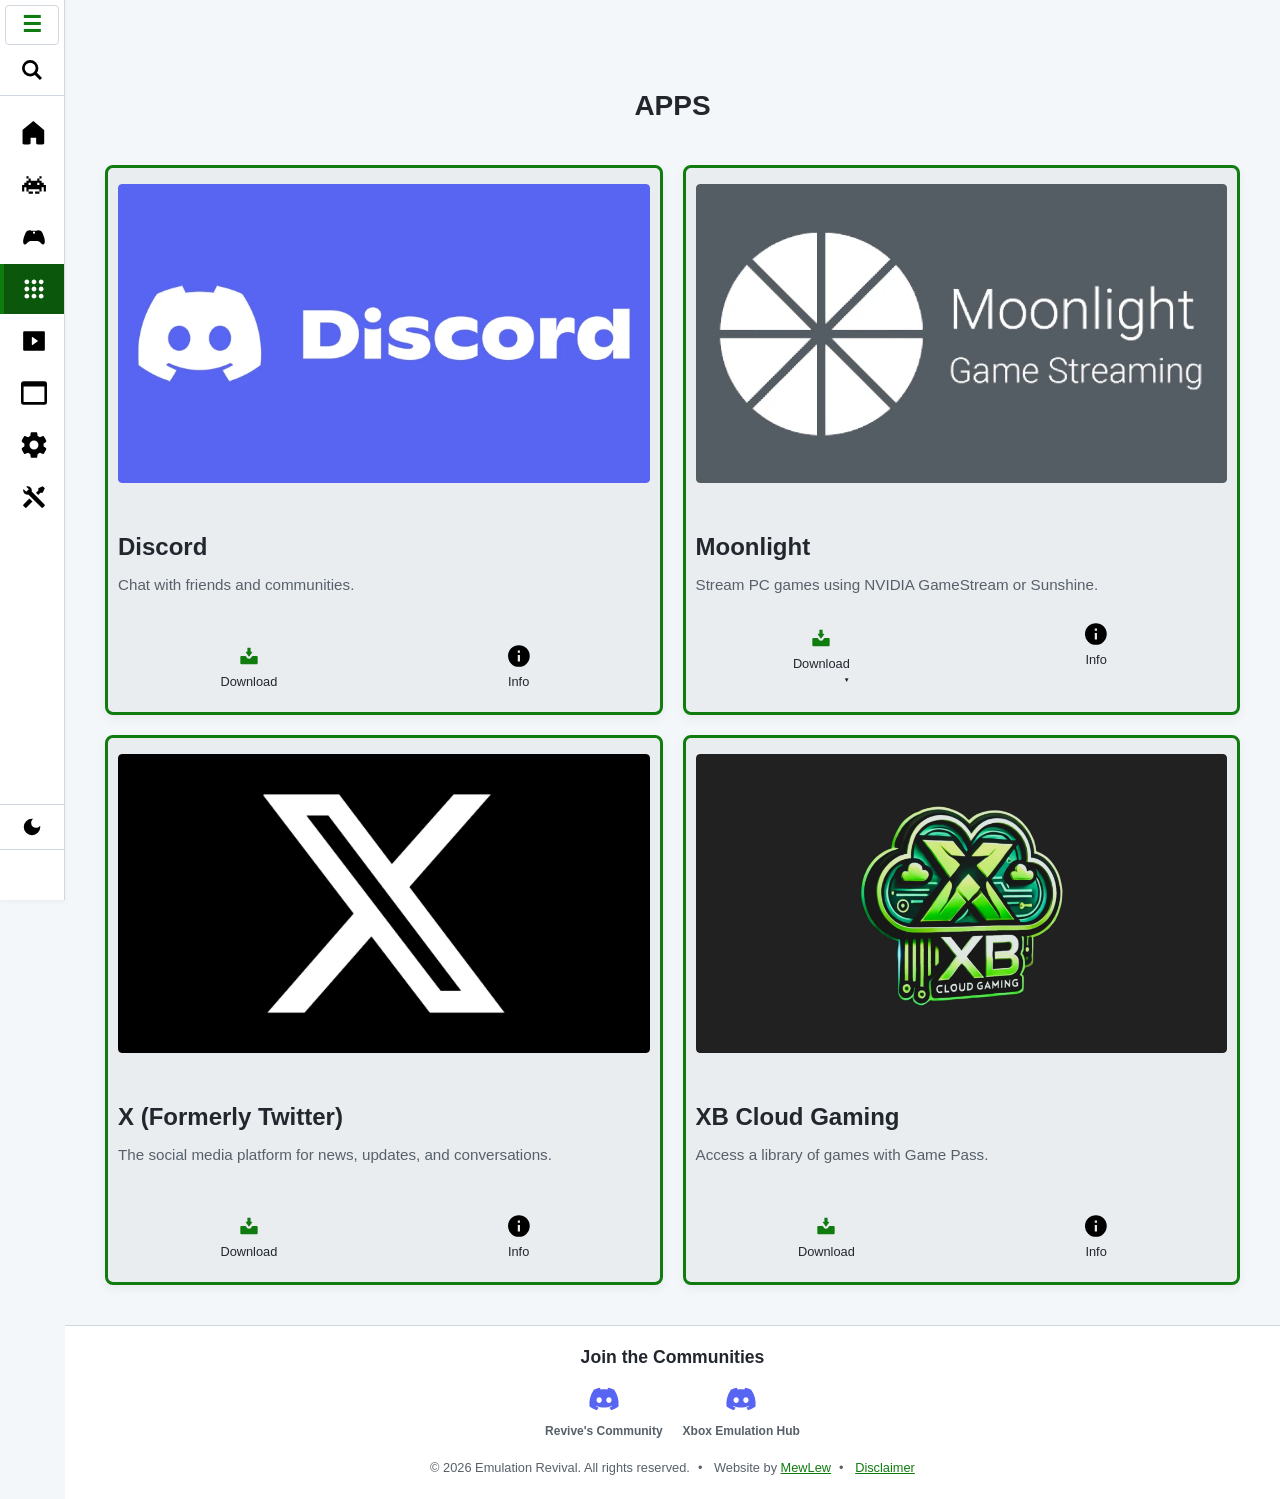
==== commit 8d74a55f: "Update apps.html" ====
--- a/apps.html
+++ b/apps.html
@@ -1,3 +1,5 @@
+---
+---
 <!DOCTYPE html>
 <html lang="en">
 <head>
@@ -235,4 +237,4 @@
 <script src="searchlogic.js"></script>
 
 </body>
-</html>+</html>
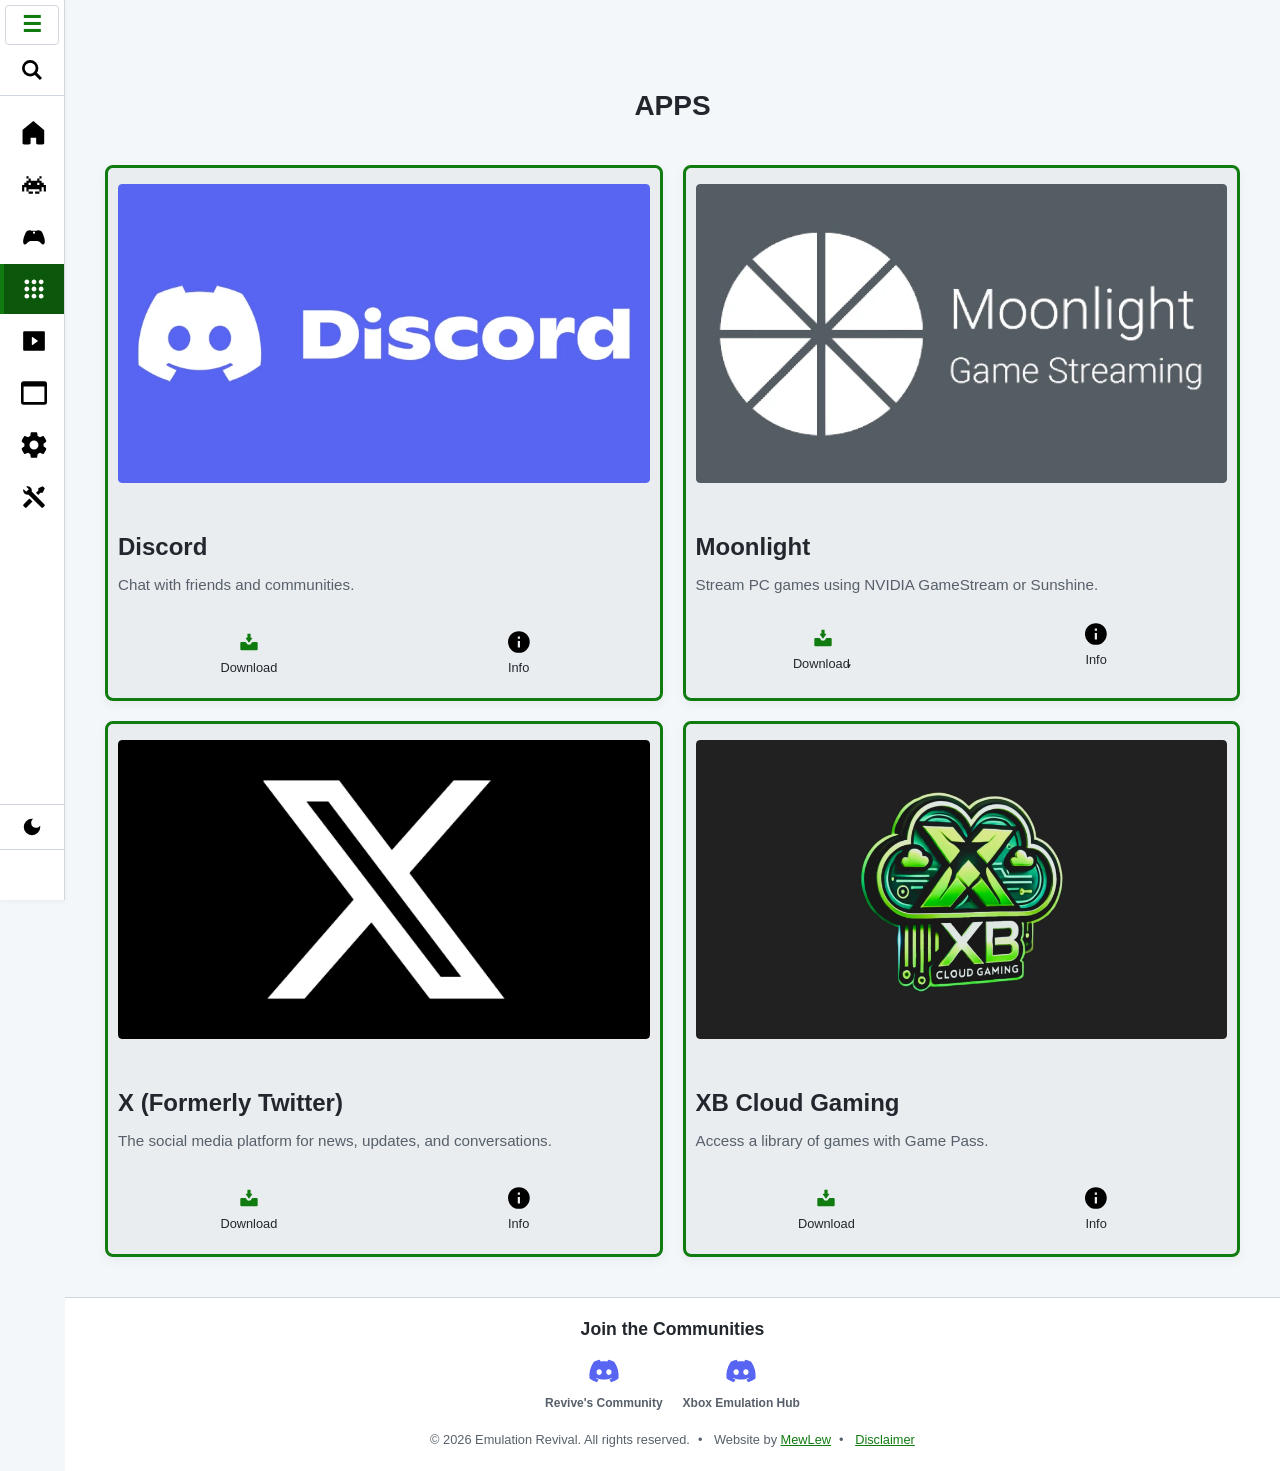
==== commit 3becf86d: "Update apps.html" ====
--- a/apps.html
+++ b/apps.html
@@ -102,8 +102,7 @@
                     <div class="box-links">
                         <div class="dropdown box-link left">
                             <button class="box-link download-btn">
-                                <img src="images/download.svg" alt="Download" class="link-icon"> Download
-                                <span class="arrow">▼</span>
+                                <img src="images/download.svg" alt="Download" class="link-icon"><span class="download-text-content">Download<span class="arrow">▼</span></span>
                             </button>
                             <ul class="dropdown-menu">
                                 <li><a href="#" id="moonlight1">Moonlight App</a></li>
--- a/style.css
+++ b/style.css
@@ -553,35 +553,41 @@
 /* --- Responsive Adjustments --- */
 @media (max-width: 1024px) {
   .product-wrapper { grid-template-columns: repeat(auto-fit, minmax(280px, 1fr)); padding: 15px; gap: 15px; }
-  :root { --sidebar-width: 220px; }
-}
+  :root { --sidebar-width: 220px; } /* Sidebar is narrower when expanded on tablet-sized screens */
+}
+
 @media (max-width: 960px) {
   .product-wrapper { grid-template-columns: repeat(auto-fit, minmax(270px, 1fr)); }
 }
+
 @media (max-width: 768px) {
-  .sidebar { width: var(--sidebar-width-collapsed); }
   .sidebar.collapsed .sidebar-search-input-wrapper { display: none; }
   .sidebar.collapsed .sidebar-search-trigger { width: 100%; justify-content: center; }
-  .sidebar:not(.collapsed) .sidebar-search-container { flex-direction: row; }
-  .main-content-wrapper { margin-left: var(--sidebar-width-collapsed); width: calc(100% - var(--sidebar-width-collapsed)); }
+  .sidebar:not(.collapsed) .sidebar-search-container {
+    flex-direction: row; 
+  }
+
   .product-wrapper { grid-template-columns: 1fr; padding: 10px; gap: 10px; }
   main.main-content { padding: 10px; }
   .page-section-heading { font-size: 1.8em; }
   footer { padding: 20px 10px; }
 }
+
 @media (max-width: 480px) {
-  .site-title { display: none; }
-  /* .top-bar { justify-content: space-between; } /* Top-bar removed */
-  /* .top-bar .menu-toggle { margin-right: 0; } /* Menu-toggle moved */
-  /* .top-bar-controls { margin-left: auto; } /* Top-bar controls content moved/gone */
-  .box-content h3 { font-size: 1.1em; } .box-content p { font-size: 0.9rem; }
-  .box-links { flex-direction: row; flex-wrap: wrap; }
+
+  .box-content h3 { font-size: 1.1em; }
+  .box-content p { font-size: 0.9rem; }
+  .box-links { flex-direction: row; flex-wrap: wrap; } 
   .box-link { font-size: 0.75rem; min-width: 50px; max-width: 70px; }
   .link-icon { width: 20px; height: 20px; }
-  .dropdown { width: auto; }
-  .sidebar:not(.collapsed) .sidebar-search-container { padding: 2px; }
-  .sidebar:not(.collapsed) .sidebar-search-input-field { font-size: 0.8em; padding: 6px 8px; }
-  #autocompleteResults.autocomplete-items { top: 68px; left: 5px; right: 5px; }
+  .dropdown { width: auto; } 
+  .sidebar:not(.collapsed) .sidebar-search-container {
+    padding: 2px; 
+  }
+  .sidebar:not(.collapsed) .sidebar-search-input-field {
+    font-size: 0.8em;
+    padding: 6px 8px;
+  }
 }
 
 /* --- Modal Styles --- */
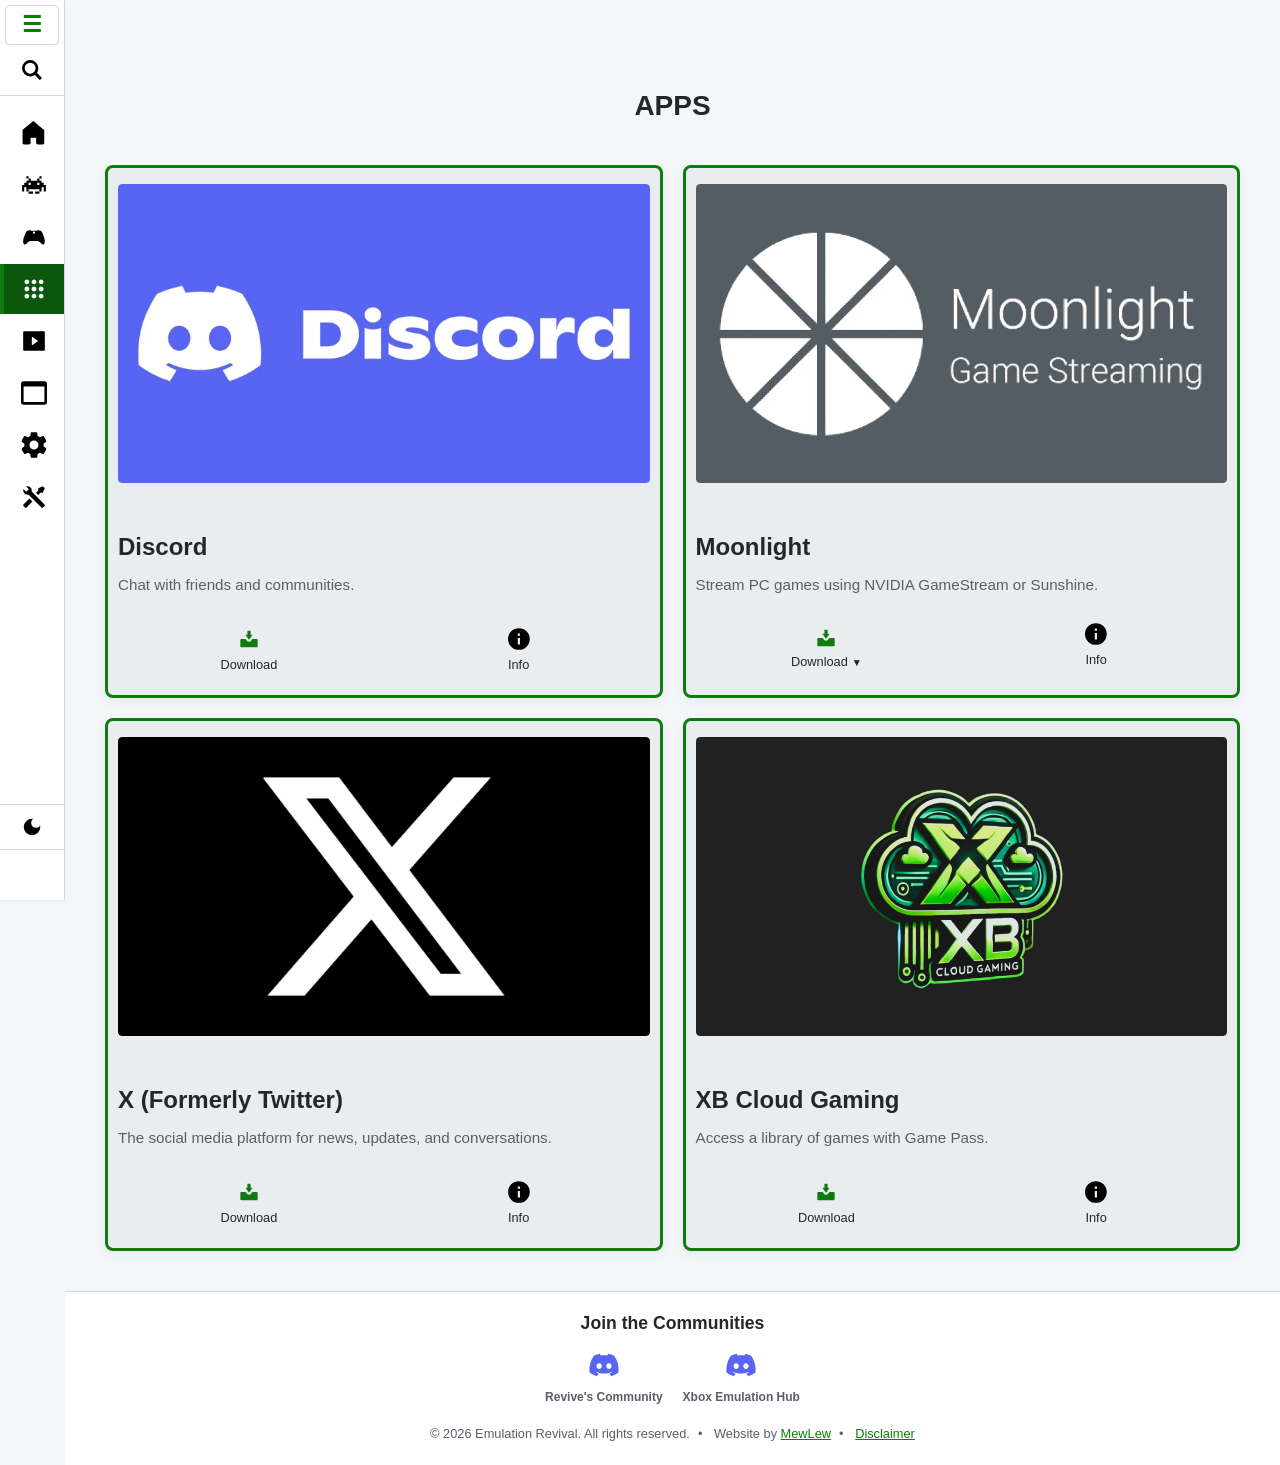
==== commit f2a60bff: "Update apps.html" ====
--- a/apps.html
+++ b/apps.html
@@ -118,7 +118,7 @@
                 <div class="info-box" id="info-moonlight">
                     <ul class="info-list">
                         <li><strong>Developer:</strong> <a href="https://github.com/moonlight-stream" class="contributor-name-link" data-name="Moonlight Game Streaming Project" data-github-url="https://github.com/moonlight-stream">Moonlight Game Streaming Project</a></li>
-                        <li><strong>Ported to UWP by:</strong> <a href="https://github.com/TheElixZammuto" class="contributor-name-link" data-name="TheElixZammuto" data-github-url="https://github.com/TheElixZammuto">TheElixZammuto</a></li>
+                        <li><strong>Ported to UWP:</strong> <a href="https://github.com/TheElixZammuto" class="contributor-name-link" data-name="TheElixZammuto" data-github-url="https://github.com/TheElixZammuto">TheElixZammuto</a></li>
                         <li><strong>Compatibility:</strong> Xbox One & Xbox Series S|X</li>
                         <li><strong>Requirements:</strong> 
                             <ul>
--- a/style.css
+++ b/style.css
@@ -358,25 +358,102 @@
 }
 .box-content h3 { margin: 0 0 8px; font-size: 1.25em; color: var(--text-primary); }
 .box-content p { margin: 0 0 12px; font-size: 0.95rem; line-height: 1.5; color: var(--text-secondary); }
+/* --- Styles for Box Content & Links --- */
+.box-content h3 { margin: 0 0 8px; font-size: 1.25em; color: var(--text-primary); }
+.box-content p { margin: 0 0 12px; font-size: 0.95rem; line-height: 1.5; color: var(--text-secondary); }
+
 .box-links {
-    display: flex; justify-content: space-around; align-items: flex-start;
-    flex-wrap: nowrap; width: 100%; margin-top: auto; padding-top: 10px;
-    flex-shrink: 0; gap: 8px; box-sizing: border-box;
-}
-.box-link {
-    color: var(--text-primary); text-decoration: none; display: flex; flex-direction: column;
-    align-items: center; gap: 3px; font-size: 0.8rem; font-weight: 500; cursor: pointer;
-    background: none; border: none; padding: 4px 2px; text-align: center;
-    min-width: 55px; flex: 1; max-width: 75px;
+    display: flex;
+    justify-content: space-around;
+    align-items: flex-start;
+    flex-wrap: nowrap;
+    width: 100%;
+    margin-top: auto;
+    padding-top: 10px;
+    flex-shrink: 0;
+    gap: 8px;
+    box-sizing: border-box;
+}
+
+.box-link,
+.box-links .dropdown {
+    color: var(--text-primary);
+    text-decoration: none;
+    display: flex;
+    flex-direction: column;
+    align-items: center;
+    gap: 3px;
+    font-size: 0.8rem;
+    font-weight: 500;
+    cursor: pointer;
+    background: none;
+    border: none;
+    padding: 4px 2px;
+    text-align: center;
+    min-width: 55px;
+    flex: 1;
+    max-width: 75px;
     transition: color 0.2s ease, transform 0.1s ease;
-    font-family: inherit; line-height: inherit; text-transform: none;
-    -webkit-appearance: none; -moz-appearance: none; appearance: none; margin: 0;
-}
-.box-link:hover { color: var(--xbox-green-light); transform: translateY(-1px); }
-.link-icon { width: 22px; height: 22px; margin-bottom: 2px; }
+    font-family: inherit;
+    line-height: inherit;
+    text-transform: none;
+    -webkit-appearance: none; -moz-appearance: none; appearance: none;
+    margin: 0;
+    position: relative;
+}
+
+.box-link:hover {
+    color: var(--xbox-green-light);
+    transform: translateY(-1px);
+}
+
+.link-icon {
+    width: 22px;
+    height: 22px;
+    margin-bottom: 2px;
+}
+
 .box-link.info-toggle-active {
-    color: var(--xbox-green-light); box-shadow: 0 0 8px rgba(var(--xbox-green-rgb), 0.5);
+    color: var(--xbox-green-light);
+    box-shadow: 0 0 8px rgba(var(--xbox-green-rgb), 0.5);
     border-radius: var(--border-radius-small);
+}
+
+/* --- Dropdown Button Arrow Overlay specific styles --- */
+.box-links .dropdown {
+    position: relative;
+    display: flex; 
+    justify-content: center;
+}
+
+.box-links .dropdown .download-btn {
+    width: 100%;
+}
+
+.box-links .download-btn .download-text-content {
+    display: inline-block; 
+    position: relative;   
+    padding-right: 14px;  
+    line-height: 1.3;      
+}
+
+.box-links .download-btn .download-text-content .arrow {
+    position: absolute;
+    right: 0px;            
+    top: 50%;              
+    transform: translateY(-50%);
+    font-size: 0.8em;      
+    line-height: 1;        
+    pointer-events: none;  
+    color: inherit;        
+}
+
+.dropdown-menu {
+    position: absolute;
+    bottom: 100%;
+    left: 0;
+    min-width: 120px;
+    z-index: 200;
 }
 html.light-theme .box-link.info-toggle .link-icon { filter: invert(100%); }
 html.light-theme .box-link.info-toggle.info-toggle-active .link-icon { filter: invert(100%); }
@@ -704,5 +781,3 @@
     font-weight: 500;
     line-height: 1.3;
 }
-
-
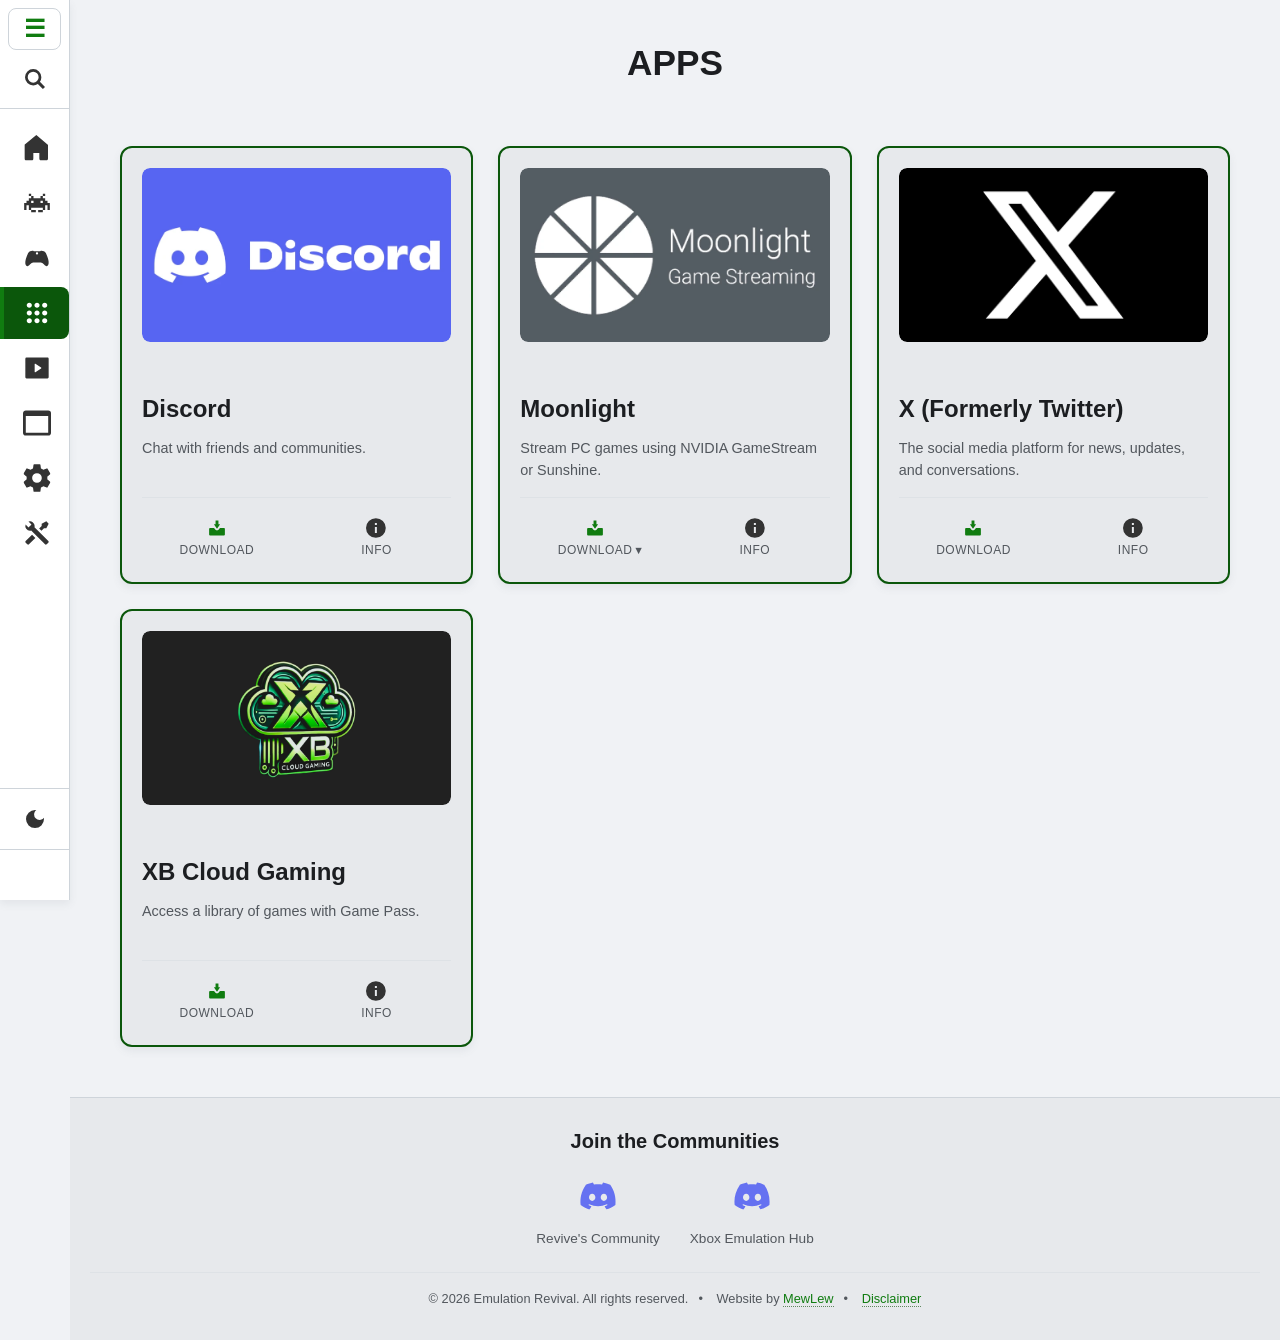
==== commit a1e17f2e: "Add files via upload" ====
--- a/apps.html
+++ b/apps.html
@@ -1,5 +1,3 @@
----
----
 <!DOCTYPE html>
 <html lang="en">
 <head>
@@ -66,12 +64,18 @@
                         <p>Chat with friends and communities.</p>
                     </div>
                     <div class="box-links">
-                        <a href="#" class="box-link left" id="download-discorduwp">
-                            <img src="images/download.svg" alt="Download" class="link-icon"> Download
-                        </a>
-                        <button class="box-link center info-toggle" aria-expanded="false" aria-controls="info-discorduwp">
-                            <img src="images/info.svg" alt="Info" class="link-icon"> Info
-                        </button>
+                        <div class="box-link download-item-wrapper">
+                            <a href="#" class="action-link download-action-link" id="download-discorduwp">
+                                <img src="images/download.svg" alt="Download" class="link-icon">
+                                <span class="button-text-span">Download</span>
+                            </a>
+                        </div>
+                        <div class="box-link info-item-wrapper">
+                            <button class="action-button info-action-btn info-toggle" aria-expanded="false" aria-controls="info-discorduwp">
+                                <img src="images/info.svg" alt="Info" class="link-icon">
+                                <span class="button-text-span">Info</span>
+                            </button>
+                        </div>
                     </div>
                 </div>
                 <div class="info-box" id="info-discorduwp">
@@ -79,7 +83,7 @@
                         <li><strong>Developer:</strong> 
                             <a href="https://github.com/momo-AUX1" class="contributor-name-link" data-name="Moonpower" data-github-url="https://github.com/momo-AUX1" data-kofi-url="https://ko-fi.com/moonpower007">Moonpower</a>
                         </li>
-                        <li><strong>Compatibility:</strong> Xbox One & Xbox Series S/X</li>
+                        <li><strong>Compatibility:</strong> Xbox One & Xbox Series S|X</li>
                         <li><strong>Requirements:</strong> 
                             <ul>
                                 <li>Discord account</li> 
@@ -100,9 +104,10 @@
                         <p>Stream PC games using NVIDIA GameStream or Sunshine.</p>
                     </div>
                     <div class="box-links">
-                        <div class="dropdown box-link left">
-                            <button class="box-link download-btn">
-                                <img src="images/download.svg" alt="Download" class="link-icon"><span class="download-text-content">Download<span class="arrow">▼</span></span>
+                        <div class="box-link download-item-wrapper dropdown">
+                            <button class="action-button download-action-btn" aria-haspopup="true" aria-expanded="false">
+                                <img src="images/download.svg" alt="Download" class="link-icon">
+                                <span class="button-text-span">Download<span class="arrow">▼</span></span>
                             </button>
                             <ul class="dropdown-menu">
                                 <li><a href="#" id="moonlight1">Moonlight App</a></li>
@@ -110,15 +115,18 @@
                                 <li><a href="#" id="moonlight3">Dependency 2</a></li>
                             </ul>
                         </div>
-                        <button class="box-link center info-toggle" aria-expanded="false" aria-controls="info-moonlight">
-                            <img src="images/info.svg" alt="Info" class="link-icon"> Info
-                        </button>
+                        <div class="box-link info-item-wrapper">
+                            <button class="action-button info-action-btn info-toggle" aria-expanded="false" aria-controls="info-moonlight">
+                                <img src="images/info.svg" alt="Info" class="link-icon">
+                                <span class="button-text-span">Info</span>
+                            </button>
+                        </div>
                     </div>
                 </div>
                 <div class="info-box" id="info-moonlight">
                     <ul class="info-list">
                         <li><strong>Developer:</strong> <a href="https://github.com/moonlight-stream" class="contributor-name-link" data-name="Moonlight Game Streaming Project" data-github-url="https://github.com/moonlight-stream">Moonlight Game Streaming Project</a></li>
-                        <li><strong>Ported to UWP:</strong> <a href="https://github.com/TheElixZammuto" class="contributor-name-link" data-name="TheElixZammuto" data-github-url="https://github.com/TheElixZammuto">TheElixZammuto</a></li>
+                        <li><strong>Ported to UWP by:</strong> <a href="https://github.com/TheElixZammuto" class="contributor-name-link" data-name="TheElixZammuto" data-github-url="https://github.com/TheElixZammuto">TheElixZammuto</a></li>
                         <li><strong>Compatibility:</strong> Xbox One & Xbox Series S|X</li>
                         <li><strong>Requirements:</strong> 
                             <ul>
@@ -140,12 +148,18 @@
                         <p>The social media platform for news, updates, and conversations.</p>
                     </div>
                     <div class="box-links">
-                        <a href="#" class="box-link left" id="download-xuwp">
-                            <img src="images/download.svg" alt="Download" class="link-icon"> Download
-                        </a>
-                        <button class="box-link center info-toggle" aria-expanded="false" aria-controls="info-xuwp">
-                            <img src="images/info.svg" alt="Info" class="link-icon"> Info
-                        </button>
+                        <div class="box-link download-item-wrapper">
+                            <a href="#" class="action-link download-action-link" id="download-xuwp">
+                                <img src="images/download.svg" alt="Download" class="link-icon">
+                                <span class="button-text-span">Download</span>
+                            </a>
+                        </div>
+                        <div class="box-link info-item-wrapper">
+                            <button class="action-button info-action-btn info-toggle" aria-expanded="false" aria-controls="info-xuwp">
+                                <img src="images/info.svg" alt="Info" class="link-icon">
+                                <span class="button-text-span">Info</span>
+                            </button>
+                        </div>
                     </div>
                 </div>
                 <div class="info-box" id="info-xuwp">
@@ -153,7 +167,7 @@
                         <li><strong>Developer:</strong> 
                             <a href="https://github.com/momo-AUX1" class="contributor-name-link" data-name="Moonpower" data-github-url="https://github.com/momo-AUX1" data-kofi-url="https://ko-fi.com/moonpower007">Moonpower</a>
                         </li>
-                        <li><strong>Compatibility:</strong> Xbox One & Xbox Series S/X</li>
+                        <li><strong>Compatibility:</strong> Xbox One & Xbox Series S|X</li>
                         <li><strong>Requirements:</strong> Install all 5 dependencies</li>
                     </ul>
                 </div>
@@ -169,12 +183,18 @@
                         <p>Access a library of games with Game Pass.</p>
                     </div>
                     <div class="box-links">
-                        <a href="#" class="box-link left" id="download-xbcloudgaming">
-                            <img src="images/download.svg" alt="Download" class="link-icon"> Download
-                        </a>
-                        <button class="box-link center info-toggle" aria-expanded="false" aria-controls="info-xbcloudgaming">
-                            <img src="images/info.svg" alt="Info" class="link-icon"> Info
-                        </button>
+                        <div class="box-link download-item-wrapper">
+                            <a href="#" class="action-link download-action-link" id="download-xbcloudgaming">
+                                <img src="images/download.svg" alt="Download" class="link-icon">
+                                <span class="button-text-span">Download</span>
+                            </a>
+                        </div>
+                        <div class="box-link info-item-wrapper">
+                            <button class="action-button info-action-btn info-toggle" aria-expanded="false" aria-controls="info-xbcloudgaming">
+                                <img src="images/info.svg" alt="Info" class="link-icon">
+                                <span class="button-text-span">Info</span>
+                            </button>
+                        </div>
                     </div>
                 </div>
                 <div class="info-box" id="info-xbcloudgaming">
@@ -190,7 +210,7 @@
                     </ul>
                 </div>
             </div>
-                
+                    
         </div> 
     </main>
 
@@ -236,4 +256,4 @@
 <script src="searchlogic.js"></script>
 
 </body>
-</html>
+</html>
--- a/style.css
+++ b/style.css
@@ -1,783 +1,2056 @@
-/* style.css - Merged for New Sidebar, Theming, Sidebar Search, and Contributor Modal */
-
-/* --- CSS Variables --- */
 :root {
   --xbox-green: #107C10;
   --xbox-green-light: #18a118;
   --xbox-green-dark: #0B570B;
+  --xbox-green-darker: #073b07;
   --xbox-green-rgb: 16, 124, 16;
-  --bg-primary: #111;
-  --bg-secondary: #1e1e1e;
-  --bg-tertiary: #2a2a2a;
-  --bg-overlay: rgba(0, 0, 0, 0.6);
-  --text-primary: #fff;
-  --text-secondary: #ccc;
-  --text-on-accent: #ffffff;
-  --border-color: #333;
-  --shadow-color-rgb: 0, 0, 0;
-  --border-radius-small: 4px;
+  --xbox-green-desaturated: #5f875f;
+  --xbox-green-transparent: rgba(16, 124, 16, 0.1);
+  --xbox-green-transparent-hover: rgba(16, 124, 16, 0.18);
+
+  /* Dark Theme (Default) */
+  --dt-bg-primary: #101113;
+  --dt-bg-primary-rgb: 16,17,19;
+  --dt-bg-secondary: #181a1d;
+  --dt-bg-secondary-rgb: 24,26,29;
+  --dt-bg-tertiary: #22252a;
+  --dt-bg-elevation-1: #1f2124;
+  --dt-bg-overlay: rgba(10, 12, 14, 0.8);
+  --dt-text-primary: #e4e6eb;
+  --dt-text-secondary: #b0b3b8;
+  --dt-text-on-accent: #ffffff;
+  --dt-border-color: #303338;
+  --dt-border-color-subtle: #25282c;
+  --dt-shadow-color-rgb: 0, 0, 0;
+  --dt-icon-filter: brightness(0.9) saturate(0.8);
+
+  /* Light Theme Variables */
+  --lt-bg-primary: #f0f2f5;
+  --lt-bg-primary-rgb: 240,242,245;
+  --lt-bg-secondary: #ffffff;
+  --lt-bg-secondary-rgb: 255,255,255;
+  --lt-bg-tertiary: #e7e9ec;
+  --lt-bg-elevation-1: #f8f9fa;
+  --lt-bg-overlay: rgba(40, 40, 40, 0.3);
+  --lt-text-primary: #1c1e21;
+  --lt-text-secondary: #52575d;
+  --lt-text-on-accent: #ffffff;
+  --lt-border-color: #ced4da;
+  --lt-border-color-subtle: #dee2e6;
+  --lt-shadow-color-rgb: 90, 100, 110;
+  --lt-icon-filter: brightness(0.2) saturate(100%);
+  --lt-icon-filter-github: invert(100%);
+  --lt-icon-filter-noinvert: invert(0%);
+
+  /* Applied Variables (Defaults to Dark Theme) */
+  --bg-primary: var(--dt-bg-primary);
+  --bg-primary-rgb: var(--dt-bg-primary-rgb);
+  --bg-secondary: var(--dt-bg-secondary);
+  --bg-secondary-rgb: var(--dt-bg-secondary-rgb);
+  --bg-tertiary: var(--dt-bg-tertiary);
+  --bg-elevation-1: var(--dt-bg-elevation-1);
+  --bg-overlay: var(--dt-bg-overlay);
+  --text-primary: var(--dt-text-primary);
+  --text-secondary: var(--dt-text-secondary);
+  --text-on-accent: var(--dt-text-on-accent);
+  --border-color: var(--dt-border-color);
+  --border-color-subtle: var(--dt-border-color-subtle);
+  --shadow-color-rgb: var(--dt-shadow-color-rgb);
+  --icon-filter: var(--dt-icon-filter);
+
+  --border-radius-small: 5px;
   --border-radius-medium: 8px;
   --border-radius-large: 12px;
-  --sidebar-width: 250px;
-  --sidebar-width-collapsed: 65px;
-  --sidebar-transition-speed: 0.25s ease-in-out;
-  --font-family-main: "Segoe UI", Arial, sans-serif;
-  --font-family-headings: "Segoe UI", "Trebuchet MS", sans-serif;
-  --global-transition: all 0.2s ease-in-out;
-  --shadow-sm: 0 2px 4px rgba(var(--shadow-color-rgb), 0.2);
-  --shadow-md: 0 4px 8px rgba(var(--shadow-color-rgb), 0.3);
-  --shadow-lg: 0 8px 16px rgba(var(--shadow-color-rgb), 0.4);
+  --sidebar-width: 260px;
+  --sidebar-width-collapsed: 70px;
+  --sidebar-transition-speed: 0.25s cubic-bezier(0.4, 0, 0.2, 1);
+  --font-family-main: "Segoe UI", -apple-system, BlinkMacSystemFont, "Roboto", "Helvetica Neue", Arial, sans-serif;
+  --font-family-headings: "Segoe UI Semibold", "Impact", "Helvetica Neue", sans-serif;
+  --global-transition: all 0.2s ease-out;
+
+  --shadow-sm: 0 2px 3px rgba(var(--shadow-color-rgb), 0.15);
+  --shadow-md: 0 4px 8px rgba(var(--shadow-color-rgb), 0.2);
+  --shadow-lg: 0 10px 20px rgba(var(--shadow-color-rgb), 0.2);
+  --shadow-xl: 0 15px 30px rgba(var(--shadow-color-rgb), 0.25);
 }
 
 html.light-theme {
-  --bg-primary: #f4f7f9;
-  --bg-secondary: #ffffff;
-  --bg-tertiary: #e9edf0;
-  --bg-overlay: rgba(0, 0, 0, 0.4);
-  --text-primary: #22272e;
-  --text-secondary: #57606a;
-  --border-color: #d0d7de;
-  --shadow-color-rgb: 140, 140, 140;
-  --shadow-sm: 0 2px 4px rgba(var(--shadow-color-rgb), 0.08);
-  --shadow-md: 0 4px 8px rgba(var(--shadow-color-rgb), 0.1);
-  --shadow-lg: 0 8px 16px rgba(var(--shadow-color-rgb), 0.12);
-}
-
-/* --- Global Resets & Base Styles --- */
+  --bg-primary: var(--lt-bg-primary);
+  --bg-primary-rgb: var(--lt-bg-primary-rgb);
+  --bg-secondary: var(--lt-bg-secondary);
+  --bg-secondary-rgb: var(--lt-bg-secondary-rgb);
+  --bg-tertiary: var(--lt-bg-tertiary);
+  --bg-elevation-1: var(--lt-bg-elevation-1);
+  --bg-overlay: var(--lt-bg-overlay);
+  --text-primary: var(--lt-text-primary);
+  --text-secondary: var(--lt-text-secondary);
+  --text-on-accent: var(--lt-text-on-accent);
+  --border-color: var(--lt-border-color);
+  --border-color-subtle: var(--lt-border-color-subtle);
+  --shadow-color-rgb: var(--lt-shadow-color-rgb);
+  --icon-filter: var(--lt-icon-filter);
+
+  --shadow-sm: 0 2px 4px rgba(var(--shadow-color-rgb), 0.07);
+  --shadow-md: 0 4px 8px rgba(var(--shadow-color-rgb), 0.09);
+  --shadow-lg: 0 8px 15px rgba(var(--shadow-color-rgb), 0.09);
+  --shadow-xl: 0 12px 25px rgba(var(--shadow-color-rgb), 0.1);
+}
+
 *, *::before, *::after {
   box-sizing: border-box;
   margin: 0;
   padding: 0;
 }
+
 html {
   scroll-behavior: smooth;
   font-size: 16px;
   height: 100%;
 }
+
 body {
   font-family: var(--font-family-main);
-  background: var(--bg-primary);
-  color: var(--text-primary);
-  line-height: 1.6;
+  background-color: var(--bg-primary);
+  background-image: url('images/xbox-background.jpg'); 
+  background-size: cover;
+  background-position: center center; 
+  background-repeat: no-repeat;
+  background-attachment: fixed; 
+  color: var(--text-primary);
+  line-height: 1.65; 
   min-height: 100%;
   display: flex;
   flex-direction: column;
   overflow-x: hidden;
   transition: background-color 0.3s ease, color 0.3s ease;
 }
-ul, ol { list-style: none; }
-a { color: var(--xbox-green); text-decoration: none; transition: var(--global-transition); }
-a:hover { color: var(--xbox-green-light); text-decoration: underline; }
-img { max-width: 100%; height: auto; display: block; }
+
+ul, ol {
+  list-style: none;
+}
+
+a {
+  color: var(--xbox-green);
+  text-decoration: none;
+  transition: color 0.2s ease, border-color 0.2s ease; 
+}
+
+a:hover {
+  color: var(--xbox-green-light);
+  text-decoration: none;
+  border-bottom-color: var(--xbox-green-light); 
+}
+
+img {
+  max-width: 100%;
+  height: auto;
+  display: block;
+}
+
 h1, h2, h3, h4, h5, h6 {
-  font-family: var(--font-family-headings); font-weight: 600;
-  color: var(--text-primary); margin-bottom: 0.75em; line-height: 1.3;
-}
-h1 { font-size: 2.2em; } h2 { font-size: 2em; } h3 { font-size: 1.75em; }
-p { margin-bottom: 1em; color: var(--text-secondary); }
-
-/* --- REMOVED Top Bar Styles As Per Previous Steps --- */
-
-/* --- New Collapsible Sidebar --- */
+  font-family: var(--font-family-headings);
+  font-weight: 600;
+  color: var(--text-primary);
+  margin-bottom: 0.7em;
+  line-height: 1.3;
+}
+
+h1 { font-size: 2.4em; }
+h2 { font-size: 2.0em; }
+h3 { font-size: 1.7em; } 
+
+p {
+  margin-bottom: 1.2em;
+  color: var(--text-secondary); 
+}
+
+
 .sidebar {
-  width: var(--sidebar-width); background-color: var(--bg-secondary); color: var(--text-primary);
-  display: flex; flex-direction: column; position: fixed; left: 0;
-  top: 0; bottom: 0; height: 100%; z-index: 900;
-  transition: width var(--sidebar-transition-speed), background-color 0.3s ease, color 0.3s ease;
-  overflow-x: hidden; border-right: 1px solid var(--border-color); box-shadow: var(--shadow-sm);
-}
-.sidebar.collapsed { width: var(--sidebar-width-collapsed); }
-
-.sidebar-header {
-  padding: 10px; display: flex; flex-direction: column;
-  align-items: center; border-bottom: 1px solid var(--border-color);
-}
-
-/* --- Menu Toggle (Now in Sidebar Header) --- */
-.sidebar-header .menu-toggle {
-    width: calc(100% - 10px); height: 40px; font-size: 22px; font-weight: bold;
-    color: var(--xbox-green); background-color: var(--bg-tertiary);
-    border: 1px solid var(--border-color); border-radius: var(--border-radius-small);
-    display: flex; align-items: center; justify-content: center;
-    cursor: pointer; margin: 0 auto 10px auto; padding: 0; line-height: 1;
-    transition: background-color 0.2s ease, color 0.2s ease, border-color 0.2s ease;
-}
-.sidebar-header .menu-toggle:hover {
-    background-color: var(--xbox-green); color: var(--text-on-accent);
-    border-color: var(--xbox-green-dark);
-}
-html.light-theme .sidebar-header .menu-toggle {
-    background-color: var(--bg-secondary); color: var(--xbox-green);
-    border-color: var(--border-color);
-}
-html.light-theme .sidebar-header .menu-toggle:hover {
-    background-color: var(--xbox-green-light); color: var(--text-on-accent);
-    border-color: var(--xbox-green);
-}
-.sidebar.collapsed .sidebar-header { padding: 5px; }
-.sidebar.collapsed .menu-toggle { width: 100%; margin: 0 0 5px 0; }
-
-/* Styles for search integrated into sidebar */
-.sidebar-search-interaction-area {
-    position: relative; width: calc(100% - 10px); margin: 0 auto;
-}
-.sidebar-search-container {
-    display: flex; align-items: center; width: 100%; padding: 5px; box-sizing: border-box;
-    border-radius: var(--border-radius-medium); background-color: rgba(0,0,0,0.05);
-    border: 1px solid var(--border-color); position: relative; z-index: 2;
-}
-html.light-theme .sidebar-search-container { background-color: rgba(0,0,0,0.03); }
-.sidebar-search-trigger {
-    background: none; border: none; color: var(--text-secondary); padding: 8px;
-    cursor: pointer; display: flex; align-items: center; justify-content: center;
-}
-.sidebar-search-trigger:hover { color: var(--text-primary); }
-.sidebar-search-icon-display { width: 20px; height: 20px; display: block; }
-html.light-theme .sidebar-search-icon-display { filter: invert(100%); }
-.sidebar-search-input-wrapper { flex-grow: 1; margin-left: 5px; position: relative; }
-.sidebar-search-input-field {
-    width: 100%; padding: 8px 10px; border: 1px solid var(--border-color);
-    background-color: var(--bg-primary); color: var(--text-primary);
-    border-radius: var(--border-radius-small); font-size: 0.9em; outline: none;
-    transition: border-color 0.2s ease, box-shadow 0.2s ease;
-}
-.sidebar-search-input-field:focus {
-    border-color: var(--xbox-green); box-shadow: 0 0 0 2px rgba(var(--xbox-green-rgb), 0.3);
-}
-.sidebar.collapsed .sidebar-search-input-wrapper { display: none; }
-.sidebar.collapsed .sidebar-search-trigger { width: 100%; margin-left: 0; height: 40px; }
-.sidebar.collapsed .sidebar-search-container {
-    width: 100%; padding: 0; border: none; background-color: transparent;
-}
-.sidebar:not(.collapsed) .sidebar-search-input-wrapper { display: block; }
-
-/* Autocomplete Results for Sidebar Search */
-#autocompleteResults.autocomplete-items {
-    position: absolute; top: 100%; left: 0; right: 0; width: auto;
-    background-color: var(--bg-secondary); border: 1px solid var(--border-color);
-    border-top-width: 1px; box-sizing: border-box; z-index: 998;
-    border-radius: 0 0 var(--border-radius-medium) var(--border-radius-medium);
-    max-height: calc(100vh - 250px); overflow-y: auto; display: none;
-    box-shadow: var(--shadow-md); scrollbar-width: thin;
-    scrollbar-color: var(--border-color) var(--bg-secondary);
-}
-#autocompleteResults.autocomplete-items::-webkit-scrollbar { width: 6px; }
-#autocompleteResults.autocomplete-items::-webkit-scrollbar-track { background: var(--bg-secondary); }
-#autocompleteResults.autocomplete-items::-webkit-scrollbar-thumb { background-color: var(--border-color); border-radius: 3px; }
-.autocomplete-suggestion {
-    padding: 10px 15px; cursor: pointer; display: flex; align-items: center;
-    color: var(--text-primary); border-bottom: 1px solid var(--border-color);
-    transition: background-color 0.15s ease;
-}
-.autocomplete-suggestion:last-child { border-bottom: none; }
-.autocomplete-suggestion:hover { background-color: var(--bg-tertiary); }
-.suggestion-logo { width: 24px; height: 24px; margin-right: 10px; object-fit: contain; border-radius: var(--border-radius-small); }
-.suggestion-name { font-size: 0.9em; }
-
-/* Sidebar Navigation */
-.sidebar.collapsed .sidebar-nav span, .sidebar.collapsed .sidebar-footer p, .sidebar.collapsed .theme-switch .theme-toggle-text {
-  opacity: 0; width: 0; pointer-events: none; white-space: nowrap;
-  transition: opacity 0.1s ease-out, width 0.1s ease-out;
-}
-.sidebar.collapsed .nav-link { justify-content: center; padding: 12px 0; width: 100%;}
-.sidebar.collapsed .nav-link img { margin-right: 0; width: 26px; height: 26px;}
-.sidebar.collapsed .nav-link.active, .sidebar.collapsed .nav-link:hover {
-  background-color: var(--xbox-green-dark); border-left-color: var(--xbox-green);
-}
-.sidebar.collapsed .nav-link.active img { transform: scale(1.1); }
+  width: var(--sidebar-width);
+  background-color: var(--bg-secondary);
+  color: var(--text-primary);
+  display: flex;
+  flex-direction: column;
+  position: fixed;
+  left: 0;
+  top: 0;
+  bottom: 0;
+  height: 100%;
+  z-index: 1000; 
+  transition: width var(--sidebar-transition-speed), transform var(--sidebar-transition-speed); 
+  overflow-x: hidden;
+  border-right: 1px solid var(--border-color);
+  box-shadow: var(--shadow-md); 
+}
+
+.sidebar.collapsed {
+  width: var(--sidebar-width-collapsed);
+}
+
+.sidebar-header { 
+  padding: 12px;
+  display: flex;
+  flex-direction: column;
+  align-items: center;
+  border-bottom: 1px solid var(--border-color);
+}
+
+.sidebar-header .menu-toggle { 
+  width: calc(100% - 4px);
+  height: 44px;
+  font-size: 24px;
+  font-weight: bold;
+  color: var(--xbox-green);
+  background-color: var(--bg-tertiary);
+  border: 1px solid var(--border-color);
+  border-radius: var(--border-radius-medium);
+  display: flex;
+  align-items: center;
+  justify-content: center;
+  cursor: pointer;
+  margin: 0 0 12px 0;
+  padding: 0;
+  line-height: 1;
+  transition: background-color 0.2s ease, color 0.2s ease, border-color 0.2s ease, box-shadow 0.2s ease;
+}
+
+.sidebar-header .menu-toggle:hover { 
+  background-color: var(--xbox-green);
+  color: var(--text-on-accent);
+  border-color: var(--xbox-green-dark);
+  box-shadow: 0 0 8px var(--xbox-green-transparent);
+}
+
+html.light-theme .sidebar-header .menu-toggle { 
+  background-color: var(--lt-bg-secondary);
+  color: var(--xbox-green);
+  border-color: var(--lt-border-color);
+}
+
+html.light-theme .sidebar-header .menu-toggle:hover { 
+  background-color: var(--xbox-green-light);
+  color: var(--text-on-accent);
+  border-color: var(--xbox-green);
+}
+
+.sidebar.collapsed .sidebar-header {
+  padding: 8px; 
+}
+
+.sidebar.collapsed .menu-toggle {
+  width: 100%;
+  margin: 0 0 8px 0;
+  height: 42px; 
+}
+
+.sidebar-search-interaction-area { 
+  position: relative;
+  width: calc(100% - 4px);
+  margin: 0 auto;
+}
+
+.sidebar-search-container { 
+  display: flex;
+  align-items: center;
+  width: 100%;
+  padding: 6px;
+  box-sizing: border-box;
+  border-radius: var(--border-radius-medium);
+  background-color: var(--bg-primary); 
+  border: 1px solid var(--border-color);
+  position: relative;
+  z-index: 2;
+}
+
+html.light-theme .sidebar-search-container {
+  background-color: var(--lt-bg-primary); 
+}
+
+.sidebar-search-trigger { 
+  background: none;
+  border: none;
+  color: var(--text-secondary);
+  padding: 8px;
+  cursor: pointer;
+  display: flex;
+  align-items: center;
+  justify-content: center;
+}
+
+.sidebar-search-trigger:hover {
+  color: var(--text-primary); 
+}
+
+.sidebar-search-icon-display {
+  width: 20px;
+  height: 20px;
+  display: block;
+  filter: var(--icon-filter); 
+}
+
+html.light-theme .sidebar-search-icon-display {
+  filter: var(--lt-icon-filter); 
+}
+
+.sidebar-search-input-wrapper {
+  flex-grow: 1;
+  margin-left: 8px; 
+  position: relative;
+}
+
+.sidebar-search-input-field { 
+  width: 100%;
+  padding: 9px 12px;
+  border: 1px solid var(--border-color);
+  background-color: var(--bg-tertiary);
+  color: var(--text-primary);
+  border-radius: var(--border-radius-small);
+  font-size: 0.9em;
+  outline: none;
+  transition: border-color 0.2s ease, box-shadow 0.2s ease;
+}
+
+html.light-theme .sidebar-search-input-field {
+  background-color: var(--lt-bg-secondary); 
+}
+
+.sidebar-search-input-field:focus { 
+  border-color: var(--xbox-green);
+  box-shadow: 0 0 0 3px var(--xbox-green-transparent);
+}
+
+.sidebar.collapsed .sidebar-search-input-wrapper {
+  display: none;
+}
+
+.sidebar.collapsed .sidebar-search-trigger {
+  width: 100%;
+  margin-left: 0;
+  height: 42px; 
+}
+
+.sidebar.collapsed .sidebar-search-container { 
+  width: 100%;
+  padding: 0;
+  border: none;
+  background-color: transparent;
+}
+
+.sidebar:not(.collapsed) .sidebar-search-input-wrapper {
+  display: block;
+}
+
+#autocompleteResults.autocomplete-items { 
+  position: absolute;
+  top: calc(100% + 2px);
+  left: 0;
+  right: 0;
+  background-color: var(--bg-secondary);
+  border: 1px solid var(--border-color);
+  box-sizing: border-box;
+  z-index: 998;
+  border-radius: 0 0 var(--border-radius-medium) var(--border-radius-medium);
+  max-height: calc(100vh - 280px);
+  overflow-y: auto;
+  display: none;
+  box-shadow: var(--shadow-lg);
+  scrollbar-width: thin;
+  scrollbar-color: var(--border-color) var(--bg-secondary);
+}
+
+#autocompleteResults.autocomplete-items::-webkit-scrollbar {
+  width: 6px;
+}
+
+#autocompleteResults.autocomplete-items::-webkit-scrollbar-track {
+  background: var(--bg-secondary);
+}
+
+#autocompleteResults.autocomplete-items::-webkit-scrollbar-thumb {
+  background-color: var(--border-color);
+  border-radius: 3px;
+}
+
+.autocomplete-suggestion { 
+  padding: 12px 15px;
+  cursor: pointer;
+  display: flex;
+  align-items: center;
+  color: var(--text-primary);
+  border-bottom: 1px solid var(--border-color-subtle);
+  transition: background-color 0.15s ease;
+}
+
+.autocomplete-suggestion:last-child {
+  border-bottom: none;
+}
+
+.autocomplete-suggestion:hover {
+  background-color: var(--bg-tertiary);
+}
+
+.suggestion-logo {
+  width: 24px;
+  height: 24px;
+  margin-right: 12px; 
+  object-fit: contain;
+  border-radius: var(--border-radius-small);
+}
+
+.suggestion-name {
+  font-size: 0.9em;
+}
+
+.sidebar.collapsed .sidebar-nav span,
+.sidebar.collapsed .sidebar-footer p,
+.sidebar.collapsed .theme-switch .theme-toggle-text { 
+  opacity: 0;
+  width: 0;
+  pointer-events: none;
+  white-space: nowrap;
+  transition: opacity 0.1s ease-out 0s, width 0.1s ease-out 0s; 
+}
+
+.sidebar.collapsed .nav-link {
+  justify-content: center;
+  padding: 12px 0;
+  width: 100%;
+}
+
+.sidebar.collapsed .nav-link img {
+  margin-right: 0;
+  width: 28px; 
+  height: 28px;
+}
+
+.sidebar.collapsed .nav-link.active,
+.sidebar.collapsed .nav-link:hover {
+  background-color: var(--xbox-green-dark);
+  border-left-color: var(--xbox-green);
+}
+
+.sidebar.collapsed .nav-link.active img {
+  transform: scale(1.1);
+  filter: brightness(0) invert(1); 
+}
+
+html.light-theme .sidebar.collapsed .nav-link.active img {
+  filter: brightness(0) invert(1); 
+}
+
 .sidebar-nav {
-  flex-grow: 1; margin-top: 10px; overflow-y: auto; overflow-x: hidden; scrollbar-width: thin;
+  flex-grow: 1;
+  margin-top: 10px;
+  overflow-y: auto;
+  overflow-x: hidden;
+  scrollbar-width: thin;
   scrollbar-color: var(--border-color) var(--bg-secondary);
 }
-.sidebar-nav::-webkit-scrollbar { width: 6px; }
-.sidebar-nav::-webkit-scrollbar-track { background: var(--bg-secondary); }
-.sidebar-nav::-webkit-scrollbar-thumb { background-color: var(--border-color); border-radius: 3px; }
-.sidebar-nav .nav-link {
-  display: flex; align-items: center; padding: 10px 20px; color: var(--text-secondary);
-  text-decoration: none; font-weight: 500; white-space: nowrap;
-  border-left: 4px solid transparent; margin: 2px 0;
-  transition: background-color 0.2s ease, color 0.2s ease, border-left-color 0.2s ease;
-}
-.sidebar-nav .nav-link img {
-  width: 24px; height: 24px; margin-right: 12px;
+
+.sidebar-nav::-webkit-scrollbar {
+  width: 6px;
+}
+
+.sidebar-nav::-webkit-scrollbar-track {
+  background: var(--bg-secondary);
+}
+
+.sidebar-nav::-webkit-scrollbar-thumb {
+  background-color: var(--border-color);
+  border-radius: 3px;
+}
+
+.sidebar-nav .nav-link { 
+  display: flex;
+  align-items: center;
+  padding: 12px 20px;
+  color: var(--text-secondary);
+  text-decoration: none;
+  font-weight: 500;
+  white-space: nowrap;
+  border-left: 4px solid transparent;
+  margin: 3px 0;
+  transition: background-color 0.2s ease, color 0.2s ease, border-left-color 0.2s ease, padding-left 0.2s ease;
+  border-radius: 0 var(--border-radius-medium) var(--border-radius-medium) 0;
+}
+
+.sidebar-nav .nav-link img { 
+  width: 22px;
+  height: 22px;
+  margin-right: 15px;
   transition: margin-right var(--sidebar-transition-speed), transform 0.2s ease, filter 0.3s ease;
   flex-shrink: 0;
-}
-html.light-theme .sidebar-nav .nav-link:not(.active) img { filter: invert(100%);}
-.sidebar-nav .nav-link span { opacity: 1; transition: opacity 0.15s ease-out 0.1s; display: inline-block; }
-.sidebar-nav .nav-link:hover {
-  background-color: var(--bg-tertiary); color: var(--text-primary);
+  filter: var(--icon-filter);
+}
+
+html.light-theme .sidebar-nav .nav-link:not(.active) img {
+  filter: var(--lt-icon-filter); 
+}
+
+.sidebar-nav .nav-link span {
+  opacity: 1;
+  transition: opacity 0.15s ease-out 0.1s;
+  display: inline-block;
+}
+
+.sidebar-nav .nav-link:hover { 
+  background-color: var(--bg-tertiary);
+  color: var(--text-primary);
   border-left-color: var(--xbox-green-light);
-}
-.sidebar-nav .nav-link.active {
-  background-color: var(--xbox-green); color: var(--text-on-accent); font-weight: 600;
+  padding-left: 24px;
+}
+
+.sidebar-nav .nav-link.active { 
+  background-color: var(--xbox-green);
+  color: var(--text-on-accent);
+  font-weight: 600;
   border-left-color: var(--xbox-green-light);
 }
-.sidebar-nav .nav-link.active img { filter: brightness(0) invert(1); }
-.sidebar-nav .nav-link:hover img:not(.active img) { transform: translateX(2px); }
-
-/* --- Sidebar Theme Toggle Styles --- */
-.sidebar-theme-toggle-container {
-    padding: 10px 15px; margin-top: auto; border-top: 1px solid var(--border-color);
-}
-.sidebar .theme-switch {
-    width: 100%; background: transparent; border: none; color: var(--text-secondary);
-    cursor: pointer; padding: 10px 5px; display: flex; align-items: center;
-    justify-content: flex-start; border-radius: var(--border-radius-small);
-    transition: background-color 0.2s ease, color 0.2s ease;
-    font-size: 0.9em; font-family: var(--font-family-main);
-}
-.sidebar .theme-switch:hover { background-color: var(--bg-tertiary); color: var(--text-primary); }
-.sidebar .theme-switch .theme-icon { width: 20px; height: 20px; margin-right: 12px; filter: none; }
+
+.sidebar-nav .nav-link.active img {
+  filter: brightness(0) invert(1);
+}
+
+.sidebar-nav .nav-link:hover img:not(.active img) {
+  transform: translateX(3px) scale(1.05); 
+}
+
+.sidebar-theme-toggle-container { 
+  padding: 12px 15px;
+  margin-top: auto;
+  border-top: 1px solid var(--border-color);
+}
+
+.sidebar .theme-switch { 
+  width: 100%;
+  background: transparent;
+  border: 1px solid var(--border-color-subtle);
+  color: var(--text-secondary);
+  cursor: pointer;
+  padding: 10px;
+  display: flex;
+  align-items: center;
+  justify-content: flex-start;
+  border-radius: var(--border-radius-medium);
+  transition: background-color 0.2s ease, color 0.2s ease, border-color 0.2s ease;
+  font-size: 0.9em;
+  font-family: var(--font-family-main);
+}
+
+.sidebar .theme-switch:hover {
+  background-color: var(--bg-tertiary);
+  color: var(--text-primary);
+  border-color: var(--border-color); 
+}
+
+.sidebar .theme-switch .theme-icon {
+  width: 20px;
+  height: 20px;
+  margin-right: 12px;
+  filter: var(--icon-filter); 
+}
+
 html.light-theme .sidebar .theme-switch .theme-icon.light,
-html.light-theme .sidebar .theme-switch .theme-icon.dark { filter: invert(100%); }
-.sidebar .theme-switch .theme-toggle-text {
-    display: inline-block; opacity: 1;
-    transition: opacity var(--sidebar-transition-speed) ease-out, width var(--sidebar-transition-speed) ease-out;
-    white-space: nowrap;
-}
-.sidebar.collapsed .sidebar-theme-toggle-container { padding: 0; border-top-width: 1px; }
-.sidebar.collapsed .theme-switch { justify-content: center; padding: 12px 0; height: 44px; font-size: 0; }
-.sidebar.collapsed .theme-switch .theme-icon { margin-right: 0; width: 22px; height: 22px; }
-
-/* --- Sidebar Footer --- */
-.sidebar-footer {
-  padding: 15px 20px; text-align: center; font-size: 0.8em;
-  color: var(--text-secondary); border-top: 1px solid var(--border-color);
-  white-space: nowrap; opacity: 1; transition: opacity var(--sidebar-transition-speed);
-}
-.sidebar-footer p { margin: 0; }
-
-/* --- Main Content Area --- */
+html.light-theme .sidebar .theme-switch .theme-icon.dark {
+  filter: var(--lt-icon-filter); 
+}
+
+.sidebar .theme-switch .theme-toggle-text { 
+  display: inline-block;
+  opacity: 1;
+  transition: opacity var(--sidebar-transition-speed) ease-out, width var(--sidebar-transition-speed) ease-out;
+  white-space: nowrap;
+}
+
+.sidebar.collapsed .sidebar-theme-toggle-container {
+  padding: 8px 5px; 
+  border-top-width: 1px;
+}
+
+.sidebar.collapsed .theme-switch {
+  justify-content: center;
+  padding: 10px 0; 
+  height: 44px;
+  font-size: 0;
+  border: 1px solid transparent; 
+}
+.sidebar.collapsed .theme-switch:hover {
+    background-color: var(--bg-tertiary);
+    border-color: var(--border-color-subtle); 
+}
+
+.sidebar.collapsed .theme-switch .theme-icon {
+  margin-right: 0;
+  width: 24px; 
+  height: 24px; 
+}
+
+.sidebar-footer { 
+  padding: 15px 20px;
+  text-align: center;
+  font-size: 0.75em;
+  color: var(--text-secondary);
+  border-top: 1px solid var(--border-color);
+  white-space: nowrap;
+  opacity: 1;
+  transition: opacity var(--sidebar-transition-speed);
+}
+
+.sidebar-footer p {
+  margin: 0;
+}
+
 .main-content-wrapper {
-  flex: 1; display: flex; flex-direction: column; margin-left: var(--sidebar-width-collapsed);
-  transition: margin-left var(--sidebar-transition-speed), width var(--sidebar-transition-speed), background-color 0.3s ease;
-  width: calc(100% - var(--sidebar-width-collapsed)); background-color: var(--bg-primary);
-  padding-top: 0; /* Removed as top-bar is gone */
-}
+  flex: 1;
+  display: flex;
+  flex-direction: column;
+  margin-left: var(--sidebar-width-collapsed);
+  transition: margin-left var(--sidebar-transition-speed), width var(--sidebar-transition-speed);
+  width: calc(100% - var(--sidebar-width-collapsed));
+  padding-top: 0; 
+}
+
 .main-content-wrapper:not(.sidebar-collapsed) {
-  margin-left: var(--sidebar-width); width: calc(100% - var(--sidebar-width));
-}
+  margin-left: var(--sidebar-width);
+  width: calc(100% - var(--sidebar-width));
+}
+
 main.main-content {
-  width: 100%; padding: 20px; margin: 0 auto; flex: 1 0 auto;
-}
-.page-section-heading {
-  text-align: center; font-size: 2em; color: var(--text-primary);
-  margin-top: 0; margin-bottom: 20px;
-}
-main.main-content h2 { font-size: 1.75em; margin-top: 1.5em; margin-bottom: 0.75em; color: var(--text-primary); }
-main.main-content h3 { font-size: 1.5em; margin-top: 1.5em; margin-bottom: 0.5em; color: var(--text-primary); }
-.dynamic-video-wrapper {
-  position: relative; overflow: hidden; width: 100%; padding-bottom: 56.25%;
-  height: 0; border-radius: var(--border-radius-large); margin: 1em auto; box-shadow: var(--shadow-md);
-}
-.dynamic-video-wrapper iframe {
-  position: absolute; top: 0; left: 0; width: 100%; height: 100%;
-  border: 0; border-radius: var(--border-radius-large);
+  width: 100%;
+  max-width: none; 
+  padding: 30px; 
+  margin: 0 auto;
+  flex: 1 0 auto;
+  background-color: var(--bg-primary); 
+}
+
+.page-section-heading { 
+  text-align: center;
+  font-size: 2.2em;
+  color: var(--text-primary);
+  margin-top: 10px;
+  margin-bottom: 40px;
+  font-weight: 700;
+}
+
+main.main-content h2:not(.page-section-heading):not(.section-title):not(.hero-title) {
+  font-size: 1.8em;
+  margin-top: 1.6em;
+  margin-bottom: 0.8em;
+  color: var(--text-primary); 
+}
+
+main.main-content h3:not(.modal-title):not(.discord-heading) {
+  font-size: 1.5em;
+  margin-top: 1.5em;
+  margin-bottom: 0.6em;
+  color: var(--text-primary); 
+}
+
+.dynamic-video-wrapper { 
+  position: relative;
+  overflow: hidden;
+  width: 100%;
+  padding-bottom: 56.25%;
+  height: 0;
+  border-radius: var(--border-radius-large);
+  margin: 1.5em auto;
+  box-shadow: var(--shadow-lg);
+}
+
+.dynamic-video-wrapper iframe { 
+  position: absolute;
+  top: 0;
+  left: 0;
+  width: 100%;
+  height: 100%;
+  border: 0;
+  border-radius: var(--border-radius-large);
 }
 
 /* --- Markdown Content Styles --- */
-.markdown-body { text-align: left; color: var(--text-secondary); }
-.markdown-body h1, .markdown-body h2, .markdown-body h3,
-.markdown-body h4, .markdown-body h5, .markdown-body h6 {
-  color: var(--text-primary); font-weight: 600; margin-top: 1.8em; margin-bottom: 0.8em; line-height: 1.3;
-}
-.markdown-body h1, .markdown-body h2, .markdown-body h3 { border-bottom: 1px solid var(--border-color); padding-bottom: 0.3em; }
-.markdown-body h1 { font-size: 2em; } .markdown-body h2 { font-size: 1.75em; } .markdown-body h3 { font-size: 1.5em; }
-.markdown-body > *:first-child { margin-top: 0 !important; }
-.markdown-body p { color: var(--text-secondary); margin-bottom: 1em; }
-.markdown-body a { color: var(--xbox-green); text-decoration: underline; }
-.markdown-body a:hover { color: var(--xbox-green-light); text-decoration: none; }
-.markdown-body ul, .markdown-body ol { margin-bottom: 1em; padding-left: 2em; list-style: revert; }
-.markdown-body li { margin-bottom: 0.5em; }
-.markdown-body ul li::marker, .markdown-body ol li::marker { color: var(--xbox-green); }
+.markdown-body {
+  text-align: left;
+  color: var(--text-secondary);
+  line-height: 1.7;
+}
+
+.markdown-body h1,
+.markdown-body h2,
+.markdown-body h3,
+.markdown-body h4,
+.markdown-body h5,
+.markdown-body h6 {
+  color: var(--text-primary);
+  font-weight: 700;
+  margin-top: 2em;
+  margin-bottom: 1em;
+  line-height: 1.3;
+}
+
+.markdown-body h1:not(.hero-title),
+.markdown-body h2:not(.section-title),
+.markdown-body h3:not(.modal-title) {
+  border-bottom: 1px solid var(--border-color);
+  padding-bottom: 0.4em;
+}
+
+.markdown-body h1 { font-size: 2.1em; }
+.markdown-body h2 { font-size: 1.8em; }
+.markdown-body h3 { font-size: 1.5em; }
+
+.markdown-body > *:first-child {
+  margin-top: 0 !important;
+}
+
+.markdown-body p {
+  color: var(--text-secondary);
+  margin-bottom: 1.2em;
+}
+
+.markdown-body a {
+  color: var(--xbox-green);
+  text-decoration: none;
+  border-bottom: 1px dotted var(--xbox-green-desaturated);
+}
+
+.markdown-body a:hover {
+  color: var(--xbox-green-light);
+  border-bottom-style: solid;
+}
+
+.markdown-body ul,
+.markdown-body ol {
+  margin-bottom: 1.2em;
+  padding-left: 2em;
+  list-style: revert;
+}
+
+.markdown-body li {
+  margin-bottom: 0.6em;
+}
+
+.markdown-body ul li::marker,
+.markdown-body ol li::marker {
+  color: var(--xbox-green);
+}
+
 .markdown-body blockquote {
-  margin: 1.5em 0; padding: 0.5em 1.5em; color: var(--text-secondary);
-  background-color: var(--bg-tertiary); border-left: 5px solid var(--xbox-green); font-style: italic;
-}
-.markdown-body blockquote p { color: var(--text-secondary); margin-bottom: 0.5em; }
-.markdown-body blockquote p:last-child { margin-bottom: 0; }
-.markdown-body p > code, .markdown-body li > code, .markdown-body th > code, .markdown-body td > code {
+  margin: 1.8em 0;
+  padding: 1em 1.8em;
+  color: var(--text-secondary);
+  background-color: var(--bg-tertiary);
+  border-left: 4px solid var(--xbox-green);
+  font-style: italic;
+  border-radius: var(--border-radius-small);
+}
+
+.markdown-body blockquote p {
+  margin-bottom: 0.6em;
+}
+
+.markdown-body blockquote p:last-child {
+  margin-bottom: 0;
+}
+
+.markdown-body p > code,
+.markdown-body li > code,
+.markdown-body th > code,
+.markdown-body td > code {
   font-family: Consolas, Monaco, 'Andale Mono', 'Ubuntu Mono', monospace;
-  background-color: var(--bg-tertiary); color: var(--text-primary);
-  padding: 0.2em 0.5em; border-radius: var(--border-radius-small); font-size: 0.875em; white-space: nowrap;
-}
+  background-color: var(--bg-tertiary);
+  color: var(--text-primary);
+  padding: 0.25em 0.6em;
+  border-radius: var(--border-radius-small);
+  font-size: 0.9em;
+  white-space: nowrap;
+  border: 1px solid var(--border-color-subtle);
+}
+
 .markdown-body pre {
   font-family: Consolas, Monaco, 'Andale Mono', 'Ubuntu Mono', monospace;
-  background-color: #111111; color: #d4d4d4; padding: 1em; margin: 1.5em 0; overflow-x: auto;
-  border-radius: var(--border-radius-medium); border: 1px solid var(--border-color);
-  font-size: 0.875em; line-height: 1.45;
-}
-html.light-theme .markdown-body pre { background-color: var(--bg-tertiary); color: var(--text-primary); }
+  background-color: var(--dt-bg-secondary);
+  color: var(--dt-text-secondary);
+  padding: 1.2em;
+  margin: 1.8em 0;
+  overflow-x: auto;
+  border-radius: var(--border-radius-medium);
+  border: 1px solid var(--border-color);
+  font-size: 0.9em;
+  line-height: 1.5;
+  box-shadow: var(--shadow-sm);
+}
+
+html.light-theme .markdown-body pre {
+  background-color: var(--lt-bg-tertiary);
+  color: var(--lt-text-primary);
+}
+
 .markdown-body pre code {
-  font-family: inherit; background-color: transparent !important; color: inherit;
-  padding: 0 !important; border-radius: 0; font-size: 1em; white-space: pre-wrap;
-}
-.markdown-body hr { border: 0; height: 1px; background-color: var(--border-color); margin: 2.5em 0; }
-.markdown-body table { width: auto; border-collapse: collapse; margin: 1.5em 0; font-size: 0.9em; box-shadow: var(--shadow-sm); }
-.markdown-body th, .markdown-body td { border: 1px solid var(--border-color); padding: 0.6em 0.8em; text-align: left; }
-.markdown-body th { background-color: var(--bg-tertiary); color: var(--text-primary); font-weight: 600; }
-.markdown-body tr:nth-child(even) { background-color: var(--bg-secondary); }
-html.light-theme .markdown-body tr:nth-child(even) { background-color: var(--bg-tertiary); }
-.markdown-body tr:hover td { background-color: var(--bg-tertiary); }
-
-/* --- Highlight class for search results --- */
+  font-family: inherit;
+  background-color: transparent !important;
+  color: inherit;
+  padding: 0 !important;
+  border-radius: 0;
+  font-size: 1em;
+  white-space: pre-wrap;
+  border: none;
+}
+
+.markdown-body hr {
+  border: 0;
+  height: 1px;
+  background-color: var(--border-color);
+  margin: 3em 0;
+}
+
+.markdown-body table {
+  width: 100%;
+  border-collapse: collapse;
+  margin: 1.8em 0;
+  font-size: 0.9em;
+  box-shadow: var(--shadow-sm);
+  overflow-x: auto;
+  display: block;
+}
+
+.markdown-body th,
+.markdown-body td {
+  border: 1px solid var(--border-color);
+  padding: 0.7em 0.9em;
+  text-align: left;
+}
+
+.markdown-body th {
+  background-color: var(--bg-tertiary);
+  color: var(--text-primary);
+  font-weight: 600;
+}
+
+.markdown-body tr:nth-child(even) {
+  background-color: var(--bg-secondary);
+}
+
+html.light-theme .markdown-body tr:nth-child(even) {
+  background-color: var(--lt-bg-tertiary);
+}
+
+.markdown-body tr:hover td {
+  background-color: var(--bg-tertiary);
+}
+
 .highlighted-by-search {
-  transition: outline 0.5s ease-out; outline: 2px solid gold !important;
-  box-shadow: 0 0 10px gold; border-radius: var(--border-radius-small);
-}
-
-/* --- Product Cards Area --- */
+  transition: outline 0.5s ease-out;
+  outline: 2px solid var(--xbox-green-light) !important;
+  box-shadow: 0 0 12px var(--xbox-green-light);
+  border-radius: var(--border-radius-small);
+}
+
 .product-wrapper {
-  display: grid; grid-template-columns: repeat(auto-fit, minmax(400px, 1fr));
-  gap: 20px; padding: 20px; box-sizing: border-box; align-items: start; text-align: left;
-}
-.main-card-top-content { display: flex; flex-direction: column; height: auto; flex-shrink: 0;}
-.main-card-top-content .box-content { flex-grow: 1; }
+  display: grid;
+  grid-template-columns: repeat(auto-fit, minmax(340px, 1fr));
+  gap: 25px; 
+  padding: 20px;
+  box-sizing: border-box;
+  align-items: start; 
+  text-align: left;
+}
+
+.main-card-top-content {
+  display: flex;
+  flex-direction: column;
+  height: auto; 
+  flex-shrink: 0;
+}
+
+.main-card-top-content .box-content {
+  flex-grow: 1; 
+}
+
 .box-container {
-  display: flex; flex-direction: column; justify-content: flex-start;
-  background-color: var(--bg-tertiary); border: 3px solid var(--xbox-green);
-  border-radius: var(--border-radius-medium); padding: 16px 10px;
-  color: var(--text-primary); box-sizing: border-box; box-shadow: var(--shadow-md);
-  min-height: 350px; height: auto; overflow: hidden; position: relative;
-  transition: max-height 0.35s ease-in-out, border-bottom-left-radius 0.1s linear,
-              border-bottom-right-radius 0.1s linear, background-color 0.3s ease, border-color 0.3s ease;
-}
+  display: flex;
+  flex-direction: column;
+  justify-content: flex-start; 
+  background-color: var(--bg-tertiary);
+  border: 2px solid var(--xbox-green-dark); 
+  border-radius: var(--border-radius-large); 
+  padding: 20px; 
+  color: var(--text-primary);
+  box-sizing: border-box;
+  box-shadow: var(--shadow-md);
+  min-height: 350px; 
+  height: auto; 
+  overflow: hidden;
+  position: relative;
+  transition: max-height 0.35s ease-in-out, transform 0.2s ease-out, box-shadow 0.2s ease-out,
+              background-color 0.3s ease, border-color 0.3s ease; 
+}
+
+.box-container:hover { 
+  transform: translateY(-5px);
+  box-shadow: var(--shadow-lg);
+  border-color: var(--xbox-green);
+}
+
 .box-container.dropdown-active-overflow {
-    overflow: visible;
-}
-.box-container.expanded { max-height: 1200px !important; min-height: 0 !important; height: auto !important; }
-.box-container.expanded-dropdown { max-height: 600px; }
-.box-image-wrapper {
-  position: relative; width: 100%; padding-top: 56.25%;
-  overflow: hidden; border-radius: var(--border-radius-small); margin-bottom: 12px;
-}
-.box-image {
-  position: absolute; top: 0; left: 0; width: 100%; height: 100%;
-  object-fit: cover; background-color: var(--bg-primary); border-radius: var(--border-radius-small);
-}
-.box-content h3 { margin: 0 0 8px; font-size: 1.25em; color: var(--text-primary); }
-.box-content p { margin: 0 0 12px; font-size: 0.95rem; line-height: 1.5; color: var(--text-secondary); }
-/* --- Styles for Box Content & Links --- */
-.box-content h3 { margin: 0 0 8px; font-size: 1.25em; color: var(--text-primary); }
-.box-content p { margin: 0 0 12px; font-size: 0.95rem; line-height: 1.5; color: var(--text-secondary); }
+  overflow: visible;
+  z-index: 10; 
+}
+
+.box-container.expanded {
+  max-height: 1200px !important;
+  min-height: 0 !important;
+  height: auto !important; 
+}
+
+.box-image-wrapper { 
+  position: relative;
+  width: 100%;
+  padding-top: 56.25%;
+  overflow: hidden;
+  border-radius: var(--border-radius-medium);
+  margin-bottom: 15px;
+}
+
+.box-image { 
+  position: absolute;
+  top: 0;
+  left: 0;
+  width: 100%;
+  height: 100%;
+  object-fit: cover;
+  background-color: var(--bg-primary);
+  border-radius: var(--border-radius-medium);
+  transition: transform 0.3s ease-out;
+}
+
+.box-container:hover .box-image { 
+  transform: scale(1.05);
+}
+
+.box-content h3 {
+  margin: 0 0 10px;
+  font-size: 1.3em;
+  color: var(--text-primary);
+  font-weight: 700; 
+}
+
+.box-content p {
+  margin: 0 0 15px;
+  font-size: 0.9em; 
+  line-height: 1.5;
+  color: var(--text-secondary);
+}
+
+.box-links {
+    display: flex;
+    justify-content: space-around; 
+    align-items: center;  
+    flex-wrap: nowrap;
+    width: 100%;
+    margin-top: auto;   
+    padding-top: 15px;
+    flex-shrink: 0;
+    gap: 10px;
+    box-sizing: border-box;
+    border-top: 1px solid var(--border-color-subtle); 
+}
 
 .box-links {
     display: flex;
     justify-content: space-around;
-    align-items: flex-start;
+    align-items: center; 
     flex-wrap: nowrap;
     width: 100%;
     margin-top: auto;
-    padding-top: 10px;
+    padding-top: 15px;
     flex-shrink: 0;
-    gap: 8px;
+    gap: 10px;
     box-sizing: border-box;
-}
-
-.box-link,
-.box-links .dropdown {
+    border-top: 1px solid var(--border-color-subtle);
+}
+
+.box-link {
+    flex: 1; 
+    display: flex; 
+    justify-content: center;
+    align-items: stretch; 
+    position: relative; 
+    min-width: 60px;  
+    max-width: 90px;  
+    border-radius: var(--border-radius-small); 
+    transition: transform 0.1s ease, background-color 0.2s ease; 
+}
+
+.box-link:hover {
+    transform: translateY(-2px) scale(1.05);
+    background-color: var(--xbox-green-transparent);
+}
+
+
+.action-button,
+.action-link {
+    display: flex;
+    flex-direction: column; 
+    align-items: center;      
+    justify-content: center;  
+    gap: 6px;      
+    padding: 5px;        
+    width: 100%;    
+    height: 100%;        
+    box-sizing: border-box;
+    font-family: inherit;    
+    font-size: 0.75rem;
+    font-weight: 500;
+    line-height: 1.1;
+    text-transform: uppercase;
+    letter-spacing: 0.5px;
+    color: var(--text-secondary); 
+    
+    background: none;
+    border: none;
+    cursor: pointer;
+    text-align: center;
+    text-decoration: none; 
+    
+    border-radius: var(--border-radius-small); 
+    transition: color 0.2s ease; 
+}
+
+.action-button:hover,
+.action-link:hover {
+    color: var(--xbox-green);
+}
+
+
+.link-icon { 
+    width: 20px;
+    height: 20px;
+    filter: var(--icon-filter);
+}
+
+html.light-theme .link-icon { filter: var(--lt-icon-filter); }
+.box-link.info-toggle-active .action-button .link-icon, 
+html:not(.light-theme) .box-link.info-toggle.info-toggle-active .action-button .link-icon { 
+    filter: brightness(0) invert(1);
+}
+html.light-theme .box-link.info-toggle.info-toggle-active .action-button .link-icon {
+    filter: var(--lt-icon-filter); 
+}
+
+html.light-theme img.link-icon[src="images/download.svg"],
+html.light-theme img.link-icon[src="images/youtube.svg"] { 
+    filter: none !important;
+}
+
+
+.button-text-span {
+    display: block; 
+    position: relative; 
+    line-height: inherit;
+    white-space: nowrap;
+}
+
+
+.action-button.download-action-btn .button-text-span .arrow {
+    position: absolute;
+    right: -12px; 
+    top: 50%;
+    transform: translateY(-50%);
+    font-size: 0.9em;
+    line-height: 1;
+    pointer-events: none;
+}
+
+.dropdown-menu {
+    display: none;
+    position: absolute;
+    bottom: calc(100% + 5px); 
+    left: 50%;
+    transform: translateX(-50%);
+    box-sizing: border-box;
+    min-width: 160px;
+    background-color: var(--bg-secondary);
+    border: 1px solid var(--border-color);
+    border-radius: var(--border-radius-medium);
+    padding: 8px;
+    list-style: none;
+    box-shadow: var(--shadow-lg);
+    z-index: 200;
+}
+
+.dropdown-menu.open { display: block; }
+
+.dropdown-menu li a {
+    display: block;
+    padding: 8px 12px;
     color: var(--text-primary);
     text-decoration: none;
-    display: flex;
-    flex-direction: column;
-    align-items: center;
-    gap: 3px;
-    font-size: 0.8rem;
-    font-weight: 500;
-    cursor: pointer;
-    background: none;
-    border: none;
-    padding: 4px 2px;
-    text-align: center;
-    min-width: 55px;
-    flex: 1;
-    max-width: 75px;
-    transition: color 0.2s ease, transform 0.1s ease;
-    font-family: inherit;
-    line-height: inherit;
-    text-transform: none;
-    -webkit-appearance: none; -moz-appearance: none; appearance: none;
-    margin: 0;
-    position: relative;
-}
-
-.box-link:hover {
-    color: var(--xbox-green-light);
-    transform: translateY(-1px);
-}
-
-.link-icon {
-    width: 22px;
-    height: 22px;
-    margin-bottom: 2px;
-}
-
-.box-link.info-toggle-active {
-    color: var(--xbox-green-light);
-    box-shadow: 0 0 8px rgba(var(--xbox-green-rgb), 0.5);
+    font-weight: 400;
+    text-align: left;
+    white-space: nowrap;
+    transition: background-color 0.2s ease, color 0.2s ease;
     border-radius: var(--border-radius-small);
-}
-
-/* --- Dropdown Button Arrow Overlay specific styles --- */
-.box-links .dropdown {
-    position: relative;
-    display: flex; 
-    justify-content: center;
-}
-
-.box-links .dropdown .download-btn {
-    width: 100%;
-}
-
-.box-links .download-btn .download-text-content {
-    display: inline-block; 
-    position: relative;   
-    padding-right: 14px;  
-    line-height: 1.3;      
-}
-
-.box-links .download-btn .download-text-content .arrow {
-    position: absolute;
-    right: 0px;            
-    top: 50%;              
-    transform: translateY(-50%);
-    font-size: 0.8em;      
-    line-height: 1;        
-    pointer-events: none;  
-    color: inherit;        
-}
-
-.dropdown-menu {
-    position: absolute;
-    bottom: 100%;
-    left: 0;
-    min-width: 120px;
-    z-index: 200;
-}
-html.light-theme .box-link.info-toggle .link-icon { filter: invert(100%); }
-html.light-theme .box-link.info-toggle.info-toggle-active .link-icon { filter: invert(100%); }
-html:not(.light-theme) .box-link.info-toggle.info-toggle-active .link-icon { filter: brightness(0) invert(1); }
-
-.dropdown { position: relative; display: inline-block; z-index: 150; }
-.arrow { font-size: 0.4rem; margin-left: -4px; align-self: flex-end; transform: translateY(-0.4em); }
-.dropdown-menu {
-  display: none; position: absolute; bottom: 100%; left: 0; box-sizing: border-box; min-width: 100%;
-  background-color: var(--bg-secondary); border: 3px solid var(--xbox-green);
-  border-radius: var(--border-radius-medium); padding: 8px 0; list-style: none;
-  box-shadow: var(--shadow-md); z-index: 200; margin-bottom: 4px;
-}
-.dropdown-menu.open { display: block; }
-.dropdown-menu li a {
-  display: block; padding: 10px 20px; color: var(--text-primary); text-decoration: none;
-  font-weight: 400; text-align: left; white-space: nowrap;
-  transition: background-color 0.2s ease, color 0.2s ease;
-}
-.dropdown-menu li a:hover { background-color: var(--xbox-green); color: var(--text-on-accent); }
+    text-transform: none; 
+    letter-spacing: normal; 
+    font-size: 0.9rem;
+}
+
+.dropdown-menu li a:hover {
+    background-color: var(--xbox-green);
+    color: var(--text-on-accent);
+}
+
 
 .info-box {
-  background-color: var(--bg-secondary); border-radius: var(--border-radius-medium);
-  color: var(--text-secondary); font-size: 0.875em;
-  box-shadow: inset 0 0 8px rgba(var(--xbox-green-rgb), 0.6);
-  text-align: left; width: 100%; box-sizing: border-box; max-height: 0; opacity: 0;
-  overflow: hidden; margin-top: 0; padding: 0 12px; line-height: 1.5;
-  transition: max-height 0.35s ease-in-out, opacity 0.3s ease-in-out, margin-top 0.35s ease-in-out,
-              padding-top 0.35s ease-in-out, padding-bottom 0.35s ease-in-out, background-color 0.3s ease;
-}
-.box-container.expanded .info-box {
-  max-height: 600px; opacity: 1; margin-top: 12px; padding-top: 12px;
-  padding-bottom: 12px; padding-left: 15px; padding-right: 15px; overflow-y: auto;
-}
-/* Info box list styling for contributor names (modal triggers) */
-.info-box ul.info-list,
-.info-box ul.contributor-list { /* Added .contributor-list if you use that from modal suggestion */
-    list-style: none;
-    padding: 0;
-    margin: 0 0 10px 0;
-}
-.info-box ul.info-list li,
-.info-box ul.contributor-list li {
-    display: flex;
-    align-items: baseline; /* Or flex-start */
-    margin-bottom: 6px;
-    line-height: 1.5;
-}
-.info-box ul.info-list li strong, /* For existing "Developer: Name" structure */
-.info-box ul.contributor-list .contributor-role { /* For new "Role: Name (modal trigger)" structure */
-    font-weight: 600;
-    color: var(--text-primary);
-    flex-basis: 110px;
-    flex-shrink: 0;
-    margin-right: 8px;
-}
-.info-box ul.info-list li a:not(.donation-link), /* Target general links in old structure */
-.info-box ul.contributor-list .contributor-details a.contributor-name-link { /* Target new modal trigger links */
-    color: var(--xbox-green);
-    text-decoration: underline;
-    /* Remove max-width and text-overflow from here, as it's just the name now */
-}
-.info-box ul.info-list li a:not(.donation-link):hover,
-.info-box ul.contributor-list .contributor-details a.contributor-name-link:hover {
-    color: var(--xbox-green-light);
-}
-/* REMOVE OLD INLINE DONATION STYLES */
-/* .donation-dash { display: none !important; } */
-/* .info-box .donation-link { display: none !important; } */
-/* .info-box .donation-link img { display: none !important; } */
-
-.info-box ul.info-list ul, /* For nested requirements list */
-.info-box ul.contributor-list ul.nested-info-list {
-    list-style-type: disc;
-    padding-left: 20px;
-    margin-top: 4px;
-    width: 100%;
-}
-.info-box ul.info-list ul li,
-.info-box ul.contributor-list ul.nested-info-list li {
-    display: list-item;
-    margin-bottom: 4px;
-    align-items: normal;
-}
-.info-box ul li::marker { color: var(--xbox-green); } /* For compatibility list items if styled this way */
-
-
-.guide-button-container { text-align: center; margin-top: 15px; margin-bottom: 5px; }
+  background-color: var(--bg-secondary);
+  border-radius: var(--border-radius-medium);
+  color: var(--text-secondary);
+  font-size: 0.9em;
+  box-shadow: inset 0 0 10px rgba(var(--xbox-green-rgb), 0.4); 
+  text-align: left;
+  width: 100%;
+  box-sizing: border-box;
+  max-height: 0;
+  opacity: 0;
+  overflow: hidden;
+  margin-top: 0;
+  padding: 0 18px; 
+  line-height: 1.6;
+  transition: max-height 0.4s ease-in-out, opacity 0.4s ease-in-out, margin-top 0.4s ease-in-out,
+              padding-top 0.4s ease-in-out, padding-bottom 0.4s ease-in-out; 
+}
+
+.box-container.expanded .info-box { 
+  max-height: 700px;
+  opacity: 1;
+  margin-top: 18px;
+  padding-top: 20px;
+  padding-bottom: 20px;
+  padding-left: 18px;
+  padding-right: 18px;
+  overflow-y: auto;
+}
+
+.info-box ul.info-list {
+  list-style: none;
+  padding: 0;
+  margin: 0 0 10px 0; 
+}
+
+.info-box ul.info-list li { 
+  display: flex;
+  align-items: flex-start;
+  margin-bottom: 10px;
+  line-height: 1.5;
+}
+
+.info-box ul.info-list li strong { 
+  font-weight: 600;
+  color: var(--text-primary);
+  flex-basis: 130px;
+  flex-shrink: 0;
+  margin-right: 12px;
+  white-space: nowrap;
+  overflow: hidden;
+  text-overflow: ellipsis;
+}
+
+.info-box ul.info-list li a.contributor-name-link { 
+  color: var(--xbox-green);
+  text-decoration: none;
+  border-bottom: 1px dotted var(--xbox-green-desaturated);
+}
+
+.info-box ul.info-list li a.contributor-name-link:hover { 
+  color: var(--xbox-green-light);
+  border-bottom-style: solid;
+}
+
+.info-box ul.info-list ul { 
+  list-style-type: disc;
+  padding-left: 25px;
+  margin-top: 6px;
+  width: 100%;
+}
+
+.info-box ul.info-list ul li {
+  display: list-item;
+  margin-bottom: 6px;
+  align-items: normal; 
+}
+
+.info-box ul li::marker {
+  color: var(--xbox-green); 
+}
+
+
+.guide-button-container {
+  text-align: center;
+  margin-top: 20px;
+  margin-bottom: 10px;
+}
+
 .guide-cta-button {
-  display: inline-block; padding: 5px 20px; background-color: var(--bg-tertiary);
-  color: var(--text-primary); text-decoration: none; font-size: 1.1em; font-weight: 600;
-  border-radius: var(--border-radius-medium); cursor: pointer; border: none;
-  border-top: 2px solid var(--xbox-green-light); border-left: 2px solid var(--xbox-green-light);
-  border-bottom: 2px solid var(--xbox-green-dark); border-right: 2px solid var(--xbox-green-dark);
-  box-shadow: var(--shadow-sm); position: relative;
-  transition: background-color 0.2s ease-in-out, transform 0.1s ease-in-out,
-              box-shadow 0.2s ease-in-out, border-color 0.2s ease-in-out;
-}
-.guide-cta-button:hover, .guide-cta-button:focus {
-  background-color: var(--xbox-green-light); color: var(--text-on-accent);
-  text-decoration: none; transform: translateY(-1px); box-shadow: var(--shadow-md);
-}
+  display: inline-block;
+  padding: 10px 25px;
+  background-color: var(--bg-tertiary);
+  color: var(--text-primary);
+  text-decoration: none;
+  font-size: 1em;
+  font-weight: 600;
+  letter-spacing: 0.5px;
+  text-transform: uppercase;
+  border-radius: var(--border-radius-medium);
+  cursor: pointer;
+  border: 1px solid var(--border-color);
+  box-shadow: var(--shadow-sm);
+  position: relative;
+  transition: all 0.2s ease-in-out;
+}
+
+.guide-cta-button:hover,
+.guide-cta-button:focus-visible {
+  background-color: var(--xbox-green);
+  color: var(--text-on-accent);
+  text-decoration: none;
+  transform: translateY(-2px);
+  box-shadow: var(--shadow-md);
+  border-color: var(--xbox-green-dark);
+}
+
 .guide-cta-button:active {
-  background-color: var(--xbox-green); transform: translateY(1px);
-  box-shadow: inset 0 1px 2px rgba(var(--shadow-color-rgb),0.25);
-  border-top-color: var(--xbox-green-dark); border-left-color: var(--xbox-green-dark);
-  border-bottom-color: var(--xbox-green-light); border-right-color: var(--xbox-green-light);
-}
-
-/* --- Footer --- */
+  background-color: var(--xbox-green-dark);
+  transform: translateY(0px);
+  box-shadow: inset 0 1px 3px rgba(var(--shadow-color-rgb),0.2);
+}
+
 footer {
-  text-align: center; padding: 20px; background-color: var(--bg-secondary);
-  border-top: 1px solid var(--border-color); color: var(--text-secondary);
+  text-align: center;
+  padding: 30px 20px;
+  background-color: var(--dt-bg-secondary);
+  border-top: 1px solid var(--dt-border-color);
+  color: var(--dt-text-secondary);
   transition: background-color 0.3s ease, border-color 0.3s ease;
 }
-footer .discord-section { margin-bottom: 15px; }
+
+html.light-theme footer {
+  background-color: var(--lt-bg-tertiary);
+  border-top: 1px solid var(--lt-border-color);
+  color: var(--lt-text-secondary);
+}
+
+footer .discord-section {
+  margin-bottom: 25px;
+}
+
 footer .discord-heading {
-  font-size: 1.1rem; margin-bottom: 10px; text-align: center;
-  color: var(--text-primary);
-}
+  font-size: 1.25rem;
+  margin-bottom: 18px;
+  text-align: center;
+  color: var(--text-primary);
+}
+
 footer .discord-servers-wrapper {
-  display: flex; justify-content: center; align-items: flex-start;
-  gap: 20px; flex-wrap: wrap;
-}
+  display: flex;
+  justify-content: center;
+  align-items: center;
+  gap: 30px;
+  flex-wrap: wrap;
+}
+
 footer .discord-server-item {
-  display: flex; flex-direction: column; align-items: center; max-width: 120px;
-}
+  display: flex;
+  flex-direction: column;
+  align-items: center;
+  max-width: 130px;
+}
+
 footer .discord-link {
-  text-decoration: none; display: inline-block;
-  transition: transform 0.2s ease-in-out;
-}
-footer .discord-link:hover { transform: scale(1.1); }
-footer .discord-icon { width: 40px; height: 40px; }
+  text-decoration: none;
+  display: inline-block;
+  transition: transform 0.2s ease-in-out, opacity 0.2s ease;
+  opacity: 0.9;
+}
+
+footer .discord-link:hover {
+  transform: scale(1.12);
+  opacity: 1;
+}
+
+footer .discord-icon {
+  width: 48px;
+  height: 48px;
+  filter: var(--icon-filter);
+}
+
+html.light-theme footer .discord-icon {
+  filter: var(--lt-icon-filter-noinvert);
+}
+
 footer .discord-server-item h5 {
-  margin-top: 5px; margin-bottom: 0; font-size: 0.75em;
-  color: var(--text-secondary); font-weight: bold;
-  line-height: 1.2; text-align: center;
-}
-/* Footer Meta Information - Inline Style */
+  margin-top: 10px;
+  margin-bottom: 0;
+  font-size: 0.85em;
+  color: var(--text-secondary);
+  font-weight: 500;
+  line-height: 1.3;
+  text-align: center;
+}
+
 footer .footer-meta-info {
-    margin-top: 20px; padding-bottom: 0; font-size: 0.8em;
-    line-height: 1.6; color: var(--text-secondary);
-}
-footer .footer-meta-info > span { display: inline; }
+  margin-top: 25px;
+  padding-top: 15px;
+  font-size: 0.8em;
+  line-height: 1.7;
+  color: var(--text-secondary);
+  border-top: 1px solid var(--border-color-subtle);
+}
+
+html.light-theme footer .footer-meta-info {
+  border-top-color: var(--lt-border-color-subtle);
+}
+
+footer .footer-meta-info > span {
+  display: inline;
+}
+
 footer .footer-meta-info > span:not(:last-child)::after {
-    content: "•"; margin-left: 8px; margin-right: 8px;
-    color: var(--text-secondary); user-select: none;
-    -webkit-user-select: none; -moz-user-select: none;
-}
+  content: "•";
+  margin-left: 10px;
+  margin-right: 10px;
+  color: var(--text-secondary);
+  user-select: none;
+  -webkit-user-select: none;
+  -moz-user-select: none;
+}
+
 footer .footer-meta-info a {
-    color: var(--xbox-green); text-decoration: underline; white-space: nowrap;
-}
-footer .footer-meta-info a:hover { color: var(--xbox-green-light); }
-
-/* --- Focus Styles --- */
-a:focus-visible, button:focus-visible,
+  color: var(--xbox-green);
+  text-decoration: none;
+  border-bottom: 1px dotted var(--xbox-green-desaturated);
+}
+
+footer .footer-meta-info a:hover {
+  color: var(--xbox-green-light);
+  border-bottom-style: solid;
+}
+
+.modal-overlay {
+  position: fixed;
+  top: 0;
+  left: 0;
+  width: 100%;
+  height: 100%;
+  background-color: var(--bg-overlay);
+  z-index: 1050;
+  display: none;
+  opacity: 0;
+  transition: opacity 0.25s ease-in-out;
+  backdrop-filter: blur(3px);
+  -webkit-backdrop-filter: blur(3px);
+}
+
+.modal-overlay.active {
+  display: block;
+  opacity: 1;
+}
+
+.modal {
+  position: fixed;
+  top: 50%;
+  left: 50%;
+  transform: translate(-50%, -50%) scale(0.95);
+  background-color: var(--bg-secondary);
+  color: var(--text-primary);
+  padding: 25px 30px 30px 30px;
+  border-radius: var(--border-radius-large);
+  box-shadow: var(--shadow-xl);
+  z-index: 1060;
+  width: 90%;
+  max-width: 500px;
+  display: none;
+  opacity: 0;
+  transition: opacity 0.3s ease-in-out, transform 0.3s ease-in-out;
+}
+
+.modal.active {
+  display: block;
+  opacity: 1;
+  transform: translate(-50%, -50%) scale(1);
+}
+
+.modal-header {
+  display: flex;
+  justify-content: space-between;
+  align-items: center;
+  border-bottom: 1px solid var(--border-color);
+  padding-bottom: 15px;
+  margin-bottom: 20px;
+}
+
+.modal-title {
+  font-size: 1.4em;
+  color: var(--text-primary);
+  margin: 0;
+  font-weight: 600;
+}
+
+.modal-close-button {
+  background: none;
+  border: none;
+  color: var(--text-secondary);
+  font-size: 2.4em;
+  font-weight: 300;
+  line-height: 0.5;
+  padding: 0px 5px;
+  cursor: pointer;
+  transition: color 0.2s ease, transform 0.2s ease;
+}
+
+.modal-close-button:hover {
+  color: var(--xbox-green-light);
+  transform: rotate(90deg);
+}
+
+.modal-body {
+  max-height: 65vh;
+  overflow-y: auto;
+  padding-right: 10px;
+  scrollbar-width: thin;
+  scrollbar-color: var(--border-color) var(--bg-secondary);
+}
+
+.modal-body::-webkit-scrollbar {
+  width: 6px;
+}
+
+.modal-body::-webkit-scrollbar-track {
+  background: var(--bg-secondary);
+}
+
+.modal-body::-webkit-scrollbar-thumb {
+  background-color: var(--border-color);
+  border-radius: 3px;
+}
+
+a.contributor-link-item {
+  display: flex;
+  align-items: center;
+  text-decoration: none !important;
+  color: var(--text-primary);
+  background-color: transparent;
+  padding: 12px 15px;
+  margin-bottom: 12px;
+  border-radius: var(--border-radius-medium);
+  border: 1px solid var(--border-color-subtle);
+  transition: background-color 0.2s ease, border-color 0.2s ease, transform 0.15s ease;
+}
+
+a.contributor-link-item:hover,
+a.contributor-link-item:focus-visible {
+  background-color: var(--bg-tertiary);
+  color: var(--xbox-green-light);
+  text-decoration: none !important;
+  outline: none;
+  border-color: var(--xbox-green);
+  transform: translateX(3px);
+}
+
+a.contributor-link-item:last-child {
+  margin-bottom: 0;
+}
+
+.contributor-link-icon {
+  width: 24px;
+  height: 24px;
+  margin-right: 15px;
+  flex-shrink: 0;
+  filter: var(--icon-filter);
+}
+
+html.light-theme .contributor-link-icon[src$="github-logo.svg"] {
+  filter: var(--lt-icon-filter-github);
+}
+
+html.light-theme .contributor-link-icon[src$="kofi-logo.svg"],
+html.light-theme .contributor-link-icon[src$="paypal-logo.svg"],
+html.light-theme .contributor-link-icon[src$="buymeacoffee-logo.svg"] {
+  filter: none;
+}
+
+.contributor-link-text {
+  font-weight: 500;
+  line-height: 1.4;
+  font-size: 0.95em;
+}
+
+.hero-section {
+  background-color: rgba(var(--dt-bg-primary-rgb, 18, 18, 18), 0.6);
+  padding: 70px 20px 80px 20px;
+  text-align: center;
+  color: #ffffff;
+  position: relative;
+  margin: -30px -30px 0 -30px; 
+  border-bottom: 3px solid var(--xbox-green);
+}
+
+html.light-theme .hero-section {
+  background-color: rgba(var(--lt-bg-secondary-rgb, 255, 255, 255), 0.8);
+  color: var(--lt-text-primary);
+  border-bottom-color: var(--xbox-green-dark);
+}
+
+.hero-content {
+  max-width: 850px;
+  margin: 0 auto;
+  position: relative;
+  z-index: 2;
+}
+
+.hero-title {
+  font-size: 2.8em;
+  margin-bottom: 0.3em;
+  color: #ffffff;
+  font-weight: 700;
+  line-height: 1.2;
+  text-shadow: 1px 2px 4px rgba(0,0,0,0.5);
+}
+
+html.light-theme .hero-title {
+  color: var(--lt-text-primary);
+  text-shadow: 0px 1px 2px rgba(0,0,0,0.1);
+}
+
+.hero-subtitle {
+  font-size: 1.2em;
+  color: #e0e0e0;
+  margin-bottom: 35px;
+  line-height: 1.7;
+  font-weight: 300;
+}
+
+html.light-theme .hero-subtitle {
+  color: var(--lt-text-secondary);
+}
+
+.hero-cta-buttons .guide-cta-button.hero-cta {
+  margin: 8px 10px;
+  padding: 14px 30px;
+  font-size: 1.05em;
+  min-width: 220px;
+  box-shadow: var(--shadow-md);
+  text-transform: uppercase;
+  letter-spacing: 0.5px;
+  font-weight: 600;
+}
+
+.hero-cta-buttons .guide-cta-button.hero-cta.primary {
+  background-color: var(--xbox-green);
+  color: var(--text-on-accent);
+  border-top-color: var(--xbox-green-light);
+  border-left-color: var(--xbox-green-light);
+  border-bottom-color: var(--xbox-green-dark);
+  border-right-color: var(--xbox-green-dark);
+}
+
+.hero-cta-buttons .guide-cta-button.hero-cta.primary:hover {
+  background-color: var(--xbox-green-light);
+  border-top-color: var(--xbox-green);
+  border-left-color: var(--xbox-green);
+  border-bottom-color: var(--xbox-green-darker, #094609);
+  border-right-color: var(--xbox-green-darker, #094609);
+}
+
+.hero-cta-buttons .guide-cta-button.hero-cta.secondary {
+  background-color: transparent;
+  border: 2px solid var(--text-on-accent);
+  color: var(--text-on-accent);
+}
+
+html.light-theme .hero-cta-buttons .guide-cta-button.hero-cta.secondary {
+  color: var(--xbox-green);
+  border-color: var(--xbox-green);
+}
+
+.hero-cta-buttons .guide-cta-button.hero-cta.secondary:hover {
+  background-color: var(--xbox-green);
+  color: var(--text-on-accent);
+  border-color: var(--xbox-green);
+}
+
+html.light-theme .hero-cta-buttons .guide-cta-button.hero-cta.secondary:hover {
+  background-color: var(--xbox-green-light);
+  border-color: var(--xbox-green-light);
+  color: var(--text-on-accent);
+}
+
+.section-title {
+  font-size: 2em;
+  color: var(--text-primary);
+  margin-top: 60px;
+  margin-bottom: 40px;
+  text-align: center;
+  border-bottom: 2px solid var(--xbox-green);
+  display: inline-block;
+  padding-bottom: 10px;
+  font-weight: 600;
+}
+
+.section-title-left {
+  font-size: 1.8em;
+  color: var(--text-primary);
+  margin-bottom: 20px;
+  text-align: left;
+  padding-bottom: 8px;
+  border-bottom: 1px solid var(--border-color);
+  font-weight: 600;
+}
+
+.content-carousel-section {
+  padding: 50px 0;
+  text-align: center;
+  background-color: var(--bg-secondary);
+  margin-top: 40px;
+  border-top: 1px solid var(--border-color);
+  border-bottom: 1px solid var(--border-color);
+}
+
+.carousel-container {
+  position: relative;
+  max-width: 1000px;
+  margin: 0 auto;
+  overflow: hidden;
+  border-radius: var(--border-radius-large);
+  box-shadow: var(--shadow-lg);
+}
+
+.carousel-track {
+  display: flex;
+  transition: transform 0.5s ease-in-out;
+}
+
+.carousel-slide {
+  min-width: 100%;
+  box-sizing: border-box;
+  position: relative;
+  background-color: var(--bg-primary);
+}
+
+.carousel-slide a {
+  display: block;
+  text-decoration: none;
+  color: inherit;
+  position: relative;
+  width: 100%;
+  padding-top: 56.25%;
+  overflow: hidden;
+}
+
+.carousel-slide img {
+  display: block;
+  position: absolute;
+  top: 0;
+  left: 0;
+  width: 100%;
+  height: 100%;
+  object-fit: contain;
+}
+
+.carousel-slide .slide-caption {
+  position: absolute;
+  bottom: 0;
+  left: 0;
+  right: 0;
+  background-color: rgba(0,0,0,0.8);
+  color: #fff;
+  padding: 15px;
+  text-align: center;
+  font-size: 1.05em;
+  font-weight: 500;
+  transition: background-color 0.3s ease;
+}
+
+.carousel-slide a:hover .slide-caption {
+  background-color: rgba(var(--xbox-green-rgb),0.85);
+}
+
+.carousel-button {
+  position: absolute;
+  top: 50%;
+  transform: translateY(-50%);
+  background-color: rgba(var(--bg-secondary-rgb), 0.75);
+  color: var(--text-primary);
+  border: 1px solid var(--border-color-subtle);
+  font-size: 2em;
+  padding: 8px 14px;
+  cursor: pointer;
+  z-index: 10;
+  border-radius: 50%;
+  transition: background-color 0.2s ease, color 0.2s ease, box-shadow 0.2s ease, border-color 0.2s ease;
+  line-height: 1;
+  box-shadow: var(--shadow-sm);
+}
+
+.carousel-button:hover {
+  background-color: var(--xbox-green);
+  color: var(--text-on-accent);
+  box-shadow: var(--shadow-md);
+  border-color: var(--xbox-green-dark);
+}
+
+.carousel-button.prev { left: 20px; }
+.carousel-button.next { right: 20px; }
+
+.carousel-dots {
+  text-align: center;
+  padding-top: 25px;
+}
+
+.carousel-dot {
+  cursor: pointer;
+  height: 12px;
+  width: 12px;
+  margin: 0 7px;
+  background-color: var(--border-color);
+  border-radius: 50%;
+  display: inline-block;
+  transition: background-color 0.3s ease, transform 0.2s ease;
+}
+
+.carousel-dot.active,
+.carousel-dot:hover {
+  background-color: var(--xbox-green);
+  transform: scale(1.2);
+}
+
+.featured-categories {
+  padding: 60px 20px;
+  text-align: center;
+}
+
+.category-grid {
+  display: grid;
+  grid-template-columns: repeat(auto-fit, minmax(230px, 1fr));
+  gap: 30px;
+  max-width: 1100px;
+  margin: 0 auto;
+}
+
+.category-card {
+  background-color: var(--bg-secondary);
+  padding: 30px 25px;
+  border-radius: var(--border-radius-medium);
+  text-decoration: none;
+  color: var(--text-primary);
+  transition: transform 0.2s ease-in-out, box-shadow 0.2s ease-in-out, border-color 0.2s ease-in-out;
+  border: 1px solid var(--border-color);
+  display: flex;
+  flex-direction: column;
+  align-items: center;
+  box-shadow: var(--shadow-sm);
+}
+
+.category-card:hover {
+  transform: translateY(-6px) scale(1.03);
+  box-shadow: var(--shadow-lg);
+  border-color: var(--xbox-green-light);
+}
+
+.category-card img {
+  width: 48px;
+  height: 48px;
+  margin-bottom: 18px;
+  filter: var(--icon-filter);
+}
+
+html.light-theme .category-card img {
+  filter: var(--lt-icon-filter);
+}
+
+.category-card h3 {
+  font-size: 1.35em;
+  margin-bottom: 10px;
+  color: var(--text-primary);
+}
+
+.category-card p {
+  font-size: 0.95em;
+  color: var(--text-secondary);
+  line-height: 1.5;
+  margin-bottom: 0;
+  flex-grow: 1;
+}
+
+.getting-started-section {
+  display: flex;
+  flex-wrap: wrap;
+  gap: 40px;
+  padding: 50px 20px;
+  align-items: flex-start;
+  border-top: 1px solid var(--border-color-subtle);
+  background-color: var(--bg-secondary);
+  border-radius: var(--border-radius-large);
+  margin-top: 40px;
+  box-shadow: var(--shadow-md);
+}
+
+.getting-started-column,
+.video-guide-column {
+  flex: 1;
+  min-width: 300px;
+}
+
+.getting-started-column p {
+  margin-bottom: 25px;
+  line-height: 1.7;
+  color: var(--text-secondary);
+}
+
+.getting-started-column .guide-button-container {
+  text-align: left;
+  margin-top: 10px;
+}
+
+.video-guide-column .dynamic-video-wrapper {
+  margin-top: 0;
+  border-radius: var(--border-radius-medium);
+  overflow: hidden;
+  box-shadow: var(--shadow-lg);
+}
+
+.features-section {
+  padding: 60px 20px;
+  text-align: center;
+  border-top: 1px solid var(--border-color);
+  margin-top: 50px;
+}
+
+.features-grid {
+  display: grid;
+  grid-template-columns: repeat(auto-fit, minmax(280px, 1fr));
+  gap: 30px;
+  max-width: 1000px;
+  margin: 40px auto 0 auto;
+}
+
+.feature-item {
+  text-align: center;
+  padding: 30px 25px;
+  background-color: var(--bg-secondary);
+  border-radius: var(--border-radius-medium);
+  border: 1px solid var(--border-color);
+  box-shadow: var(--shadow-md);
+  display:flex;
+  flex-direction:column;
+  align-items:center;
+  transition: transform 0.2s ease, box-shadow 0.2s ease;
+}
+
+.feature-item:hover {
+  transform: translateY(-5px);
+  box-shadow: var(--shadow-lg);
+}
+
+.feature-item img {
+  width: 55px;
+  height: 55px;
+  margin-bottom: 20px;
+  filter: var(--icon-filter);
+}
+
+html.light-theme .feature-item img {
+  filter: var(--lt-icon-filter);
+}
+
+.feature-item h4 {
+  font-size: 1.2em;
+  margin-bottom: 12px;
+  color: var(--text-primary);
+  font-weight: 600;
+}
+
+.feature-item p {
+  font-size: 0.9em;
+  color: var(--text-secondary);
+  line-height: 1.6;
+  margin-bottom: 0;
+}
+
+a:focus-visible,
+button:focus-visible,
 input[type="text"]:focus-visible,
-.menu-toggle:focus-visible, .theme-switch:focus-visible,
+.menu-toggle:focus-visible,
+.theme-switch:focus-visible,
 .sidebar-search-trigger:focus-visible,
 .nav-link:focus-visible,
-.box-link:focus-visible, .download-btn:focus-visible,
-.dropdown-menu li a:focus-visible, .info-toggle:focus-visible,
-.guide-cta-button:focus-visible {
+.box-link:focus-visible,
+.download-btn:focus-visible,
+.dropdown-menu li a:focus-visible,
+.info-toggle:focus-visible,
+.guide-cta-button:focus-visible,
+a.contributor-link-item:focus-visible {
   outline: 2px solid var(--xbox-green-light) !important;
   outline-offset: 2px !important;
-  box-shadow: 0 0 0 3px rgba(var(--xbox-green-rgb), 0.3) !important;
-}
+  box-shadow: 0 0 0 3px var(--xbox-green-transparent) !important;
+}
+
 .sidebar-search-input-field:focus-visible {
   border-color: var(--xbox-green) !important;
-  box-shadow: 0 0 8px rgba(var(--xbox-green-rgb), 0.7) !important;
+  box-shadow: 0 0 8px var(--xbox-green-transparent) !important; 
   outline: none !important;
 }
 
-/* --- Responsive Adjustments --- */
+
 @media (max-width: 1024px) {
-  .product-wrapper { grid-template-columns: repeat(auto-fit, minmax(280px, 1fr)); padding: 15px; gap: 15px; }
-  :root { --sidebar-width: 220px; } /* Sidebar is narrower when expanded on tablet-sized screens */
+  .product-wrapper {
+    grid-template-columns: repeat(auto-fit, minmax(280px, 1fr));
+    padding: 15px;
+    gap: 15px;
+  }
+  :root {
+    --sidebar-width: 220px;
+  }
+  .hero-title { font-size: 2.4em; }
+  .hero-subtitle { font-size: 1.1em; }
+  .section-title { font-size: 1.9em; }
+  .section-title-left { font-size: 1.6em; }
+  main.main-content { padding: 20px; }
 }
 
 @media (max-width: 960px) {
-  .product-wrapper { grid-template-columns: repeat(auto-fit, minmax(270px, 1fr)); }
+  .product-wrapper {
+    grid-template-columns: repeat(auto-fit, minmax(270px, 1fr));
+  }
+  .hero-title { font-size: 2.2em; }
+  .hero-subtitle { font-size: 1.05em; }
+  .section-title { font-size: 1.8em; }
+  .section-title-left { font-size: 1.5em; }
+  .category-grid {
+    grid-template-columns: repeat(auto-fit, minmax(200px, 1fr));
+  }
 }
 
 @media (max-width: 768px) {
+  body {
+    background-attachment: scroll; 
+  }
+  main.main-content {
+    padding: 15px;
+    padding-top: 0; 
+  }
+  .hero-section {
+    padding: 40px 15px 50px 15px;
+    margin: 0 -15px;
+    border-radius: 0; 
+  }
+  .hero-title { font-size: 2em; }
+  .hero-subtitle { font-size: 1em; }
+  .hero-cta-buttons .guide-cta-button.hero-cta { 
+    display: block;
+    width: calc(100% - 20px);
+    max-width: 320px;
+    margin-left: auto;
+    margin-right: auto;
+  }
+  .hero-cta-buttons .guide-cta-button.hero-cta:not(:last-child) {
+    margin-bottom: 15px; 
+  }
+  .content-carousel-section,
+  .featured-categories,
+  .getting-started-section,
+  .features-section { 
+    padding-top: 40px;
+    padding-bottom: 40px;
+    padding-left: 0;
+    padding-right: 0;
+    margin-top: 30px;
+  }
+  .getting-started-section {
+    border-radius: 0;
+    margin-left: -15px;
+    margin-right: -15px;
+    padding-left: 15px;
+    padding-right: 15px; 
+  }
+  .features-section {
+    margin-top: 30px; 
+  }
+  .carousel-button {
+    font-size: 1.5em;
+    padding: 6px 10px; 
+  }
+  .carousel-button.prev { left: 10px; } 
+  .carousel-button.next { right: 10px; } 
+  .category-grid {
+    grid-template-columns: repeat(auto-fit, minmax(180px, 1fr));
+    gap: 15px; 
+  }
+  .features-grid {
+    grid-template-columns: 1fr;
+    gap: 25px; 
+  }
+  .section-title {
+    font-size: 1.7em;
+    margin-bottom: 25px; 
+  }
+  .section-title-left {
+    font-size: 1.4em;
+    margin-bottom: 15px; 
+  }
+
   .sidebar.collapsed .sidebar-search-input-wrapper { display: none; }
-  .sidebar.collapsed .sidebar-search-trigger { width: 100%; justify-content: center; }
+  .sidebar.collapsed .sidebar-search-trigger {
+    width: 100%;
+    justify-content: center;
+  }
   .sidebar:not(.collapsed) .sidebar-search-container {
-    flex-direction: row; 
-  }
-
-  .product-wrapper { grid-template-columns: 1fr; padding: 10px; gap: 10px; }
-  main.main-content { padding: 10px; }
-  .page-section-heading { font-size: 1.8em; }
+    flex-direction: row;
+  }
+
+  .product-wrapper {
+    grid-template-columns: 1fr;
+    padding: 10px;
+    gap: 10px;
+  }
+  .page-section-heading { font-size: 1.8em; } 
   footer { padding: 20px 10px; }
 }
 
 @media (max-width: 480px) {
+  .hero-title { font-size: 1.7em; } 
+  .hero-subtitle { font-size: 0.9em; } 
+  .hero-cta-buttons .guide-cta-button.hero-cta {
+    font-size: 0.95em;
+    padding: 10px 18px;
+    min-width: 180px; 
+  }
+  .category-grid {
+    grid-template-columns: 1fr; 
+  }
 
   .box-content h3 { font-size: 1.1em; }
   .box-content p { font-size: 0.9rem; }
-  .box-links { flex-direction: row; flex-wrap: wrap; } 
-  .box-link { font-size: 0.75rem; min-width: 50px; max-width: 70px; }
-  .link-icon { width: 20px; height: 20px; }
-  .dropdown { width: auto; } 
+  .box-links {
+    flex-direction: row;
+    flex-wrap: wrap;
+  }
+  .box-link,
+  .box-links .dropdown {
+    font-size: 0.75rem;
+    min-width: 50px;
+    max-width: 70px; 
+  }
+  .link-icon {
+    width: 20px;
+    height: 20px;
+  }
+  .dropdown { width: auto; }
   .sidebar:not(.collapsed) .sidebar-search-container {
-    padding: 2px; 
+    padding: 2px;
   }
   .sidebar:not(.collapsed) .sidebar-search-input-field {
     font-size: 0.8em;
     padding: 6px 8px;
   }
-}
-
-/* --- Modal Styles --- */
-.modal-overlay {
-    position: fixed;
-    top: 0;
-    left: 0;
-    width: 100%;
-    height: 100%;
-    background-color: var(--bg-overlay);
-    z-index: 1900;
-    display: none;
-    opacity: 0;
-    transition: opacity 0.25s ease-in-out;
-    /* backdrop-filter: blur(4px); /* Optional */
-}
-.modal-overlay.active {
-    display: block;
-    opacity: 1;
-}
-.modal {
-    position: fixed;
-    top: 50%;
-    left: 50%;
-    transform: translate(-50%, -50%) scale(0.95);
-    background-color: var(--bg-secondary);
-    color: var(--text-primary);
-    padding: 20px 25px 25px 25px;
-    border-radius: var(--border-radius-medium);
-    box-shadow: var(--shadow-lg);
-    z-index: 2000;
-    width: 90%;
-    max-width: 450px;
-    display: none;
-    opacity: 0;
-    transition: opacity 0.25s ease-in-out, transform 0.25s ease-in-out;
-}
-.modal.active {
-    display: block;
-    opacity: 1;
-    transform: translate(-50%, -50%) scale(1);
-}
-.modal-header {
-    display: flex;
-    justify-content: space-between;
-    align-items: center;
-    border-bottom: 1px solid var(--border-color);
-    padding-bottom: 15px;
-    margin-bottom: 15px;
-}
-.modal-title {
-    font-size: 1.25em;
-    color: var(--text-primary);
-    margin: 0;
-}
-.modal-close-button {
-    background: none;
-    border: none;
-    color: var(--text-secondary);
-    font-size: 2em;
-    font-weight: normal;
-    line-height: 1;
-    padding: 0 5px;
-    cursor: pointer;
-    transition: color 0.2s ease;
-}
-.modal-close-button:hover {
-    color: var(--text-primary);
-}
-.contributor-link-icon {
-    width: 24px;
-    height: 24px;
-    margin-right: 12px;
-}
-
-
-a.contributor-link-item {
-    display: flex;
-    align-items: center;
-    text-decoration: none !important;
-    color: var(--text-primary);
-    background-color: transparent;
-    padding: 10px 12px;
-    margin-bottom: 10px;
-    border-radius: var(--border-radius-medium);
-    border: 1px solid transparent;
-    transition: background-color 0.2s ease, border-color 0.2s ease, color 0.2s ease;
-}
-
-a.contributor-link-item:hover,
-a.contributor-link-item:focus-visible {
-    background-color: var(--bg-tertiary);
-    color: var(--text-primary);
-    text-decoration: none !important;
-    outline: none;
-}
-
-a.contributor-link-item:last-child {
-    margin-bottom: 0;
-}
-
-.contributor-link-icon {
-    width: 24px;
-    height: 24px;
-    margin-right: 12px;
-    flex-shrink: 0;
-}
-
-html.light-theme .contributor-link-icon[src="images/github-logo.svg"] {
-    filter: invert(100%);
-}
-
-.contributor-link-text {
-    font-weight: 500;
-    line-height: 1.3;
-}
+}
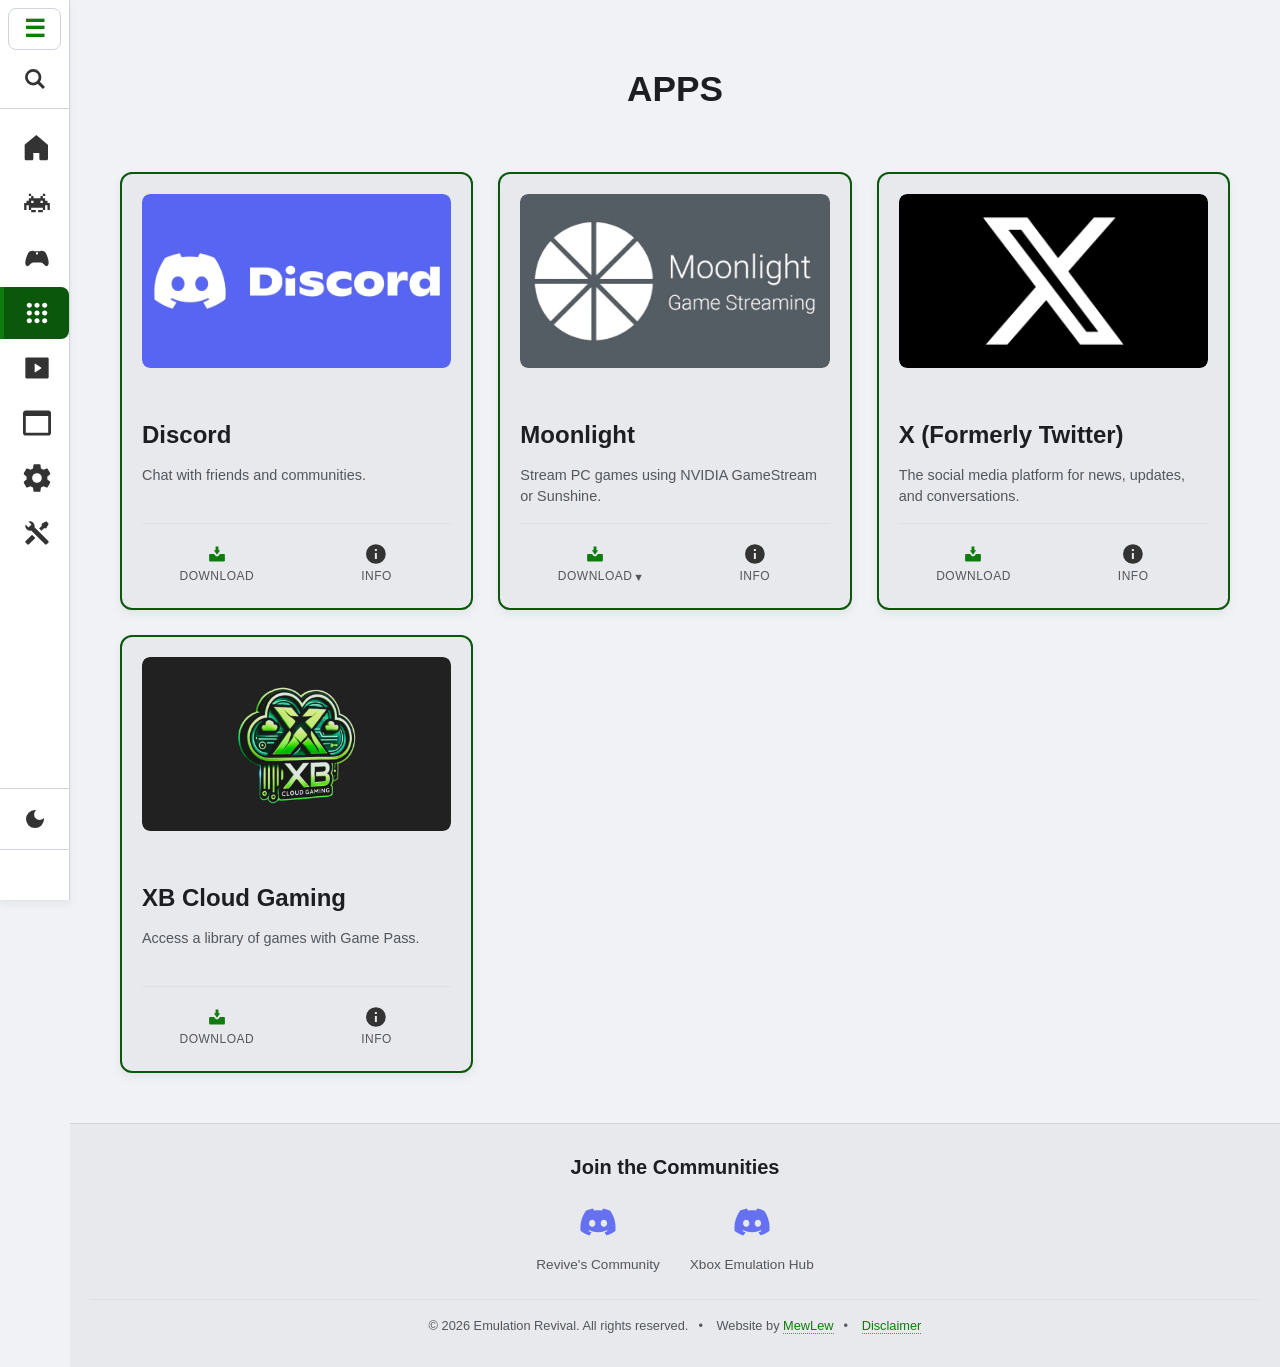
==== commit 39dc5736: "Update apps.html" ====
--- a/apps.html
+++ b/apps.html
@@ -1,3 +1,5 @@
+---
+---
 <!DOCTYPE html>
 <html lang="en">
 <head>
@@ -256,4 +258,4 @@
 <script src="searchlogic.js"></script>
 
 </body>
-</html>+</html>
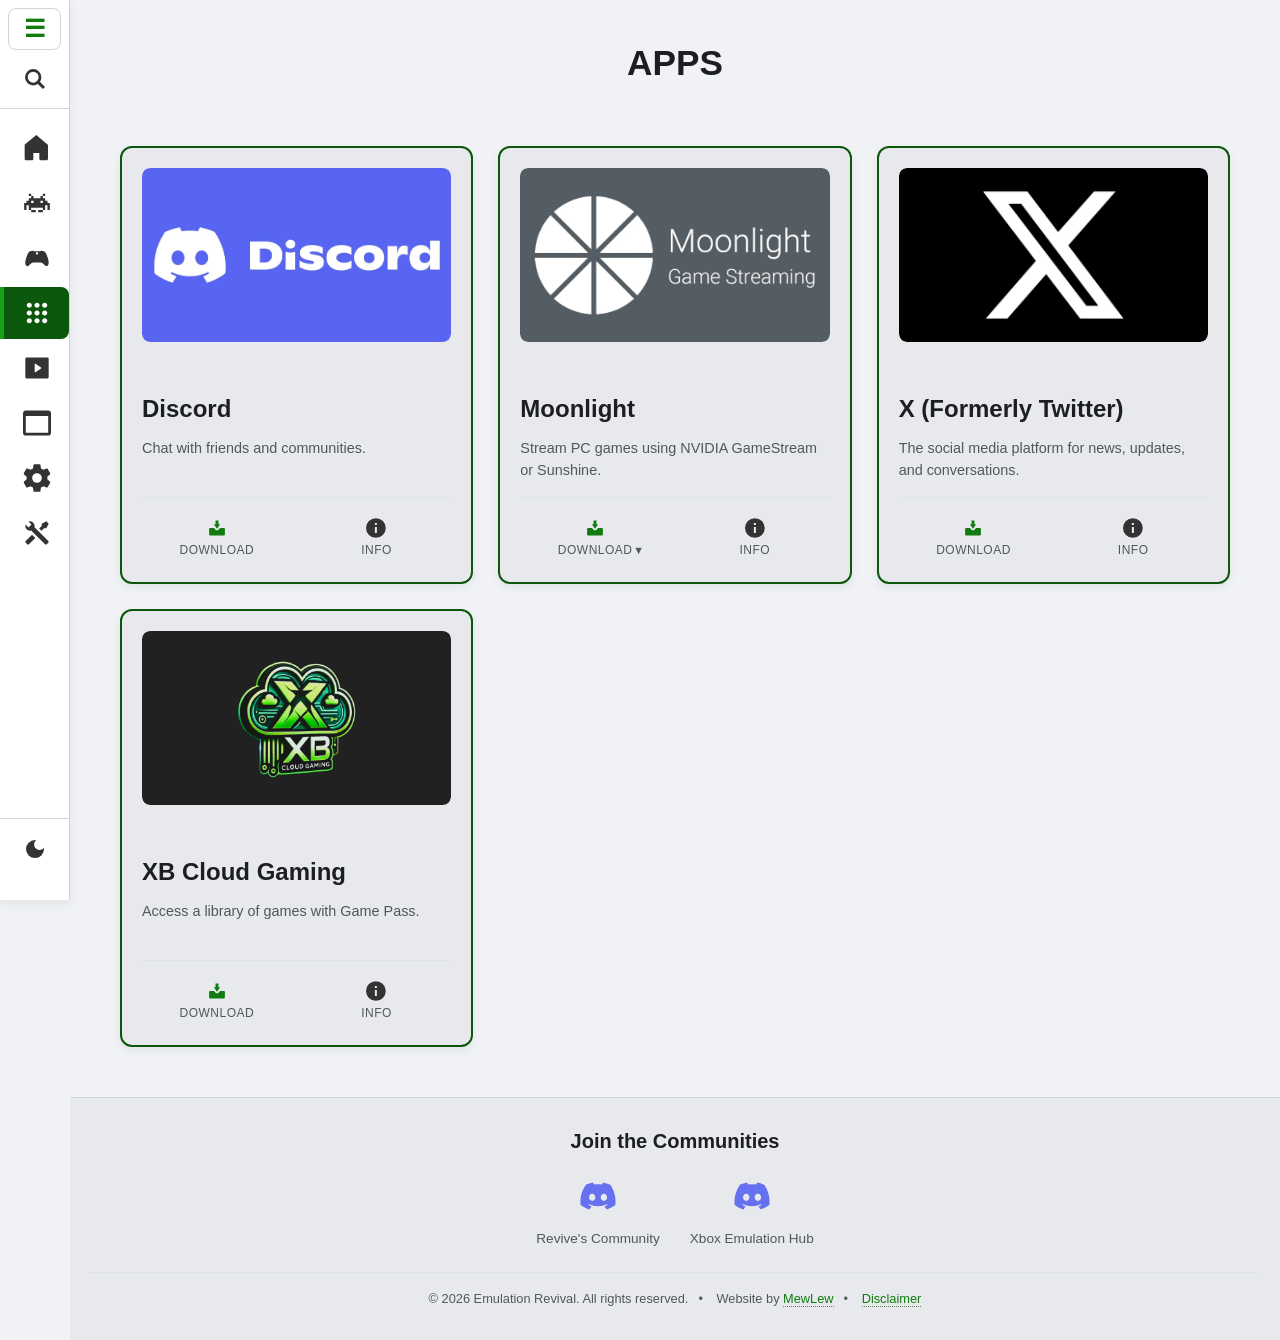
==== commit bcb48c88: "Add files via upload" ====
--- a/apps.html
+++ b/apps.html
@@ -1,5 +1,3 @@
----
----
 <!DOCTYPE html>
 <html lang="en">
 <head>
@@ -12,12 +10,14 @@
 </head>
 <body>
 
-<aside class="sidebar collapsed" id="sidebar" aria-label="Main Navigation">
+<div class="page-dim-overlay"></div>
+
+<aside class="sidebar" id="sidebar" aria-label="Main Navigation">
     <div class="sidebar-header">
-        <button class="menu-toggle" onclick="toggleMenu()" aria-controls="sidebar" aria-expanded="false" aria-label="Toggle Navigation Menu">☰</button>
+        <button class="menu-toggle" aria-controls="sidebar" aria-expanded="false" aria-label="Toggle Navigation Menu">☰</button>
         <div class="sidebar-search-interaction-area">
             <div class="sidebar-search-container">
-                <button class="sidebar-search-trigger" onclick="handleSidebarSearchTriggerClick()" aria-label="Search">
+                <button class="sidebar-search-trigger" aria-label="Search">
                     <img src="images/search.svg" alt="Search Icon" class="sidebar-search-icon-display">
                 </button>
                 <div class="sidebar-search-input-wrapper">
@@ -51,7 +51,7 @@
     </div>
 </aside>
 
-<div class="main-content-wrapper sidebar-collapsed">
+<div class="main-content-wrapper">
     <main class="main-content" id="mainContentArea">
         <h2 class="page-section-heading">APPS</h2>
         <div class="product-wrapper">
@@ -258,4 +258,4 @@
 <script src="searchlogic.js"></script>
 
 </body>
-</html>
+</html>
--- a/style.css
+++ b/style.css
@@ -61,8 +61,8 @@
   --border-radius-small: 5px;
   --border-radius-medium: 8px;
   --border-radius-large: 12px;
-  --sidebar-width: 260px;
-  --sidebar-width-collapsed: 70px;
+  --sidebar-width: 260px; /* Width of the overlay when active */
+  --sidebar-width-collapsed: 70px; /* Permanent width of the visible collapsed sidebar */
   --sidebar-transition-speed: 0.25s cubic-bezier(0.4, 0, 0.2, 1);
   --font-family-main: "Segoe UI", -apple-system, BlinkMacSystemFont, "Roboto", "Helvetica Neue", Arial, sans-serif;
   --font-family-headings: "Segoe UI Semibold", "Impact", "Helvetica Neue", sans-serif;
@@ -111,13 +111,13 @@
 body {
   font-family: var(--font-family-main);
   background-color: var(--bg-primary);
-  background-image: url('images/xbox-background.jpg'); 
+  background-image: url('images/xbox-background.jpg');
   background-size: cover;
-  background-position: center center; 
+  background-position: center center;
   background-repeat: no-repeat;
-  background-attachment: fixed; 
-  color: var(--text-primary);
-  line-height: 1.65; 
+  background-attachment: fixed;
+  color: var(--text-primary);
+  line-height: 1.65;
   min-height: 100%;
   display: flex;
   flex-direction: column;
@@ -125,6 +125,10 @@
   transition: background-color 0.3s ease, color 0.3s ease;
 }
 
+body.no-scroll { /* Added for preventing scroll when overlay is active */
+  overflow: hidden;
+}
+
 ul, ol {
   list-style: none;
 }
@@ -132,13 +136,13 @@
 a {
   color: var(--xbox-green);
   text-decoration: none;
-  transition: color 0.2s ease, border-color 0.2s ease; 
+  transition: color 0.2s ease, border-color 0.2s ease;
 }
 
 a:hover {
   color: var(--xbox-green-light);
   text-decoration: none;
-  border-bottom-color: var(--xbox-green-light); 
+  border-bottom-color: var(--xbox-green-light);
 }
 
 img {
@@ -157,16 +161,15 @@
 
 h1 { font-size: 2.4em; }
 h2 { font-size: 2.0em; }
-h3 { font-size: 1.7em; } 
+h3 { font-size: 1.7em; }
 
 p {
   margin-bottom: 1.2em;
-  color: var(--text-secondary); 
-}
-
+  color: var(--text-secondary);
+}
 
 .sidebar {
-  width: var(--sidebar-width);
+  width: var(--sidebar-width-collapsed); /* Default: collapsed width */
   background-color: var(--bg-secondary);
   color: var(--text-primary);
   display: flex;
@@ -176,27 +179,34 @@
   top: 0;
   bottom: 0;
   height: 100%;
-  z-index: 1000; 
-  transition: width var(--sidebar-transition-speed), transform var(--sidebar-transition-speed); 
+  z-index: 1000; /* Base z-index for the collapsed part */
+  transition: width var(--sidebar-transition-speed);
   overflow-x: hidden;
   border-right: 1px solid var(--border-color);
-  box-shadow: var(--shadow-md); 
-}
-
-.sidebar.collapsed {
-  width: var(--sidebar-width-collapsed);
-}
-
-.sidebar-header { 
-  padding: 12px;
+  box-shadow: var(--shadow-md);
+}
+
+.sidebar.overlay-active {
+  width: var(--sidebar-width); /* Expanded overlay width */
+  z-index: 1002; /* Higher z-index for overlay */
+  box-shadow: var(--shadow-lg); /* More prominent shadow */
+}
+
+.sidebar-header {
+  padding: 12px; /* Default for expanded */
   display: flex;
   flex-direction: column;
   align-items: center;
   border-bottom: 1px solid var(--border-color);
-}
-
-.sidebar-header .menu-toggle { 
-  width: calc(100% - 4px);
+  transition: padding var(--sidebar-transition-speed);
+}
+
+.sidebar:not(.overlay-active) .sidebar-header {
+  padding: 8px; /* Collapsed padding */
+}
+
+.sidebar-header .menu-toggle {
+  width: calc(100% - 4px); /* Default for expanded */
   height: 44px;
   font-size: 24px;
   font-weight: bold;
@@ -211,62 +221,71 @@
   margin: 0 0 12px 0;
   padding: 0;
   line-height: 1;
-  transition: background-color 0.2s ease, color 0.2s ease, border-color 0.2s ease, box-shadow 0.2s ease;
-}
-
-.sidebar-header .menu-toggle:hover { 
+  transition: background-color 0.2s ease, color 0.2s ease, border-color 0.2s ease, box-shadow 0.2s ease,
+              width var(--sidebar-transition-speed), margin var(--sidebar-transition-speed), height var(--sidebar-transition-speed);
+}
+
+.sidebar-header .menu-toggle:hover {
   background-color: var(--xbox-green);
   color: var(--text-on-accent);
   border-color: var(--xbox-green-dark);
   box-shadow: 0 0 8px var(--xbox-green-transparent);
 }
 
-html.light-theme .sidebar-header .menu-toggle { 
+html.light-theme .sidebar-header .menu-toggle {
   background-color: var(--lt-bg-secondary);
   color: var(--xbox-green);
   border-color: var(--lt-border-color);
 }
 
-html.light-theme .sidebar-header .menu-toggle:hover { 
+html.light-theme .sidebar-header .menu-toggle:hover {
   background-color: var(--xbox-green-light);
   color: var(--text-on-accent);
   border-color: var(--xbox-green);
 }
 
-.sidebar.collapsed .sidebar-header {
-  padding: 8px; 
-}
-
-.sidebar.collapsed .menu-toggle {
+.sidebar:not(.overlay-active) .sidebar-header .menu-toggle { /* Styles for menu toggle when sidebar is "collapsed" */
   width: 100%;
   margin: 0 0 8px 0;
-  height: 42px; 
-}
-
-.sidebar-search-interaction-area { 
+  height: 42px;
+}
+
+.sidebar-search-interaction-area {
   position: relative;
   width: calc(100% - 4px);
   margin: 0 auto;
-}
-
-.sidebar-search-container { 
+  transition: width var(--sidebar-transition-speed);
+}
+.sidebar:not(.overlay-active) .sidebar-search-interaction-area {
+    width: 100%; /* Full width in collapsed state for trigger */
+}
+
+
+.sidebar-search-container {
   display: flex;
   align-items: center;
   width: 100%;
-  padding: 6px;
+  padding: 6px; /* Default for expanded */
   box-sizing: border-box;
   border-radius: var(--border-radius-medium);
-  background-color: var(--bg-primary); 
+  background-color: var(--bg-primary);
   border: 1px solid var(--border-color);
   position: relative;
   z-index: 2;
+  transition: padding var(--sidebar-transition-speed), background-color var(--sidebar-transition-speed), border var(--sidebar-transition-speed);
 }
 
 html.light-theme .sidebar-search-container {
-  background-color: var(--lt-bg-primary); 
-}
-
-.sidebar-search-trigger { 
+  background-color: var(--lt-bg-primary);
+}
+
+.sidebar:not(.overlay-active) .sidebar-search-container { /* Styles for search when sidebar is "collapsed" */
+  padding: 0;
+  border: none;
+  background-color: transparent;
+}
+
+.sidebar-search-trigger {
   background: none;
   border: none;
   color: var(--text-secondary);
@@ -275,30 +294,47 @@
   display: flex;
   align-items: center;
   justify-content: center;
+  transition: width var(--sidebar-transition-speed), height var(--sidebar-transition-speed);
 }
 
 .sidebar-search-trigger:hover {
-  color: var(--text-primary); 
+  color: var(--text-primary);
+}
+
+.sidebar:not(.overlay-active) .sidebar-search-trigger { /* Styles for search trigger when "collapsed" */
+  width: 100%;
+  margin-left: 0;
+  height: 42px;
 }
 
 .sidebar-search-icon-display {
   width: 20px;
   height: 20px;
   display: block;
-  filter: var(--icon-filter); 
+  filter: var(--icon-filter);
 }
 
 html.light-theme .sidebar-search-icon-display {
-  filter: var(--lt-icon-filter); 
+  filter: var(--lt-icon-filter);
 }
 
 .sidebar-search-input-wrapper {
   flex-grow: 1;
-  margin-left: 8px; 
+  margin-left: 8px;
   position: relative;
-}
-
-.sidebar-search-input-field { 
+  /* Default: visible when overlay is active, hidden otherwise */
+  opacity: 1; display: block;
+  transition: opacity 0.15s ease-out 0.1s, display 0s 0s; /* Transition for appearing */
+}
+
+.sidebar:not(.overlay-active) .sidebar-search-input-wrapper {
+  opacity: 0; display: none;
+  pointer-events: none;
+  white-space: nowrap;
+  transition: opacity 0.1s ease-out 0s, display 0s 0.1s; /* Transition for disappearing */
+}
+
+.sidebar-search-input-field {
   width: 100%;
   padding: 9px 12px;
   border: 1px solid var(--border-color);
@@ -311,36 +347,15 @@
 }
 
 html.light-theme .sidebar-search-input-field {
-  background-color: var(--lt-bg-secondary); 
-}
-
-.sidebar-search-input-field:focus { 
+  background-color: var(--lt-bg-secondary);
+}
+
+.sidebar-search-input-field:focus {
   border-color: var(--xbox-green);
   box-shadow: 0 0 0 3px var(--xbox-green-transparent);
 }
 
-.sidebar.collapsed .sidebar-search-input-wrapper {
-  display: none;
-}
-
-.sidebar.collapsed .sidebar-search-trigger {
-  width: 100%;
-  margin-left: 0;
-  height: 42px; 
-}
-
-.sidebar.collapsed .sidebar-search-container { 
-  width: 100%;
-  padding: 0;
-  border: none;
-  background-color: transparent;
-}
-
-.sidebar:not(.collapsed) .sidebar-search-input-wrapper {
-  display: block;
-}
-
-#autocompleteResults.autocomplete-items { 
+#autocompleteResults.autocomplete-items {
   position: absolute;
   top: calc(100% + 2px);
   left: 0;
@@ -361,17 +376,15 @@
 #autocompleteResults.autocomplete-items::-webkit-scrollbar {
   width: 6px;
 }
-
 #autocompleteResults.autocomplete-items::-webkit-scrollbar-track {
   background: var(--bg-secondary);
 }
-
 #autocompleteResults.autocomplete-items::-webkit-scrollbar-thumb {
   background-color: var(--border-color);
   border-radius: 3px;
 }
 
-.autocomplete-suggestion { 
+.autocomplete-suggestion {
   padding: 12px 15px;
   cursor: pointer;
   display: flex;
@@ -380,63 +393,44 @@
   border-bottom: 1px solid var(--border-color-subtle);
   transition: background-color 0.15s ease;
 }
-
 .autocomplete-suggestion:last-child {
   border-bottom: none;
 }
-
 .autocomplete-suggestion:hover {
   background-color: var(--bg-tertiary);
 }
-
 .suggestion-logo {
   width: 24px;
   height: 24px;
-  margin-right: 12px; 
+  margin-right: 12px;
   object-fit: contain;
   border-radius: var(--border-radius-small);
 }
-
 .suggestion-name {
   font-size: 0.9em;
 }
 
-.sidebar.collapsed .sidebar-nav span,
-.sidebar.collapsed .sidebar-footer p,
-.sidebar.collapsed .theme-switch .theme-toggle-text { 
+/* Hiding text elements when sidebar is not overlay-active */
+.sidebar:not(.overlay-active) .sidebar-nav .nav-link span,
+.sidebar:not(.overlay-active) .sidebar-footer p,
+.sidebar:not(.overlay-active) .theme-switch .theme-toggle-text {
   opacity: 0;
   width: 0;
   pointer-events: none;
   white-space: nowrap;
-  transition: opacity 0.1s ease-out 0s, width 0.1s ease-out 0s; 
-}
-
-.sidebar.collapsed .nav-link {
-  justify-content: center;
-  padding: 12px 0;
-  width: 100%;
-}
-
-.sidebar.collapsed .nav-link img {
-  margin-right: 0;
-  width: 28px; 
-  height: 28px;
-}
-
-.sidebar.collapsed .nav-link.active,
-.sidebar.collapsed .nav-link:hover {
-  background-color: var(--xbox-green-dark);
-  border-left-color: var(--xbox-green);
-}
-
-.sidebar.collapsed .nav-link.active img {
-  transform: scale(1.1);
-  filter: brightness(0) invert(1); 
-}
-
-html.light-theme .sidebar.collapsed .nav-link.active img {
-  filter: brightness(0) invert(1); 
-}
+  transition: opacity 0.1s ease-out 0s, width 0.1s ease-out 0s;
+}
+
+/* Styles for elements when sidebar overlay is active (text visible) */
+.sidebar.overlay-active .sidebar-nav .nav-link span,
+.sidebar.overlay-active .sidebar-footer p,
+.sidebar.overlay-active .theme-switch .theme-toggle-text {
+  opacity: 1;
+  /* width: auto; Implicitly handled by flex/block */
+  pointer-events: auto;
+  transition: opacity 0.15s ease-out 0.1s, width 0.15s ease-out 0.1s; /* Adjust timing based on sidebar width transition */
+}
+
 
 .sidebar-nav {
   flex-grow: 1;
@@ -446,185 +440,224 @@
   scrollbar-width: thin;
   scrollbar-color: var(--border-color) var(--bg-secondary);
 }
-
-.sidebar-nav::-webkit-scrollbar {
-  width: 6px;
-}
-
-.sidebar-nav::-webkit-scrollbar-track {
-  background: var(--bg-secondary);
-}
-
-.sidebar-nav::-webkit-scrollbar-thumb {
-  background-color: var(--border-color);
-  border-radius: 3px;
-}
-
-.sidebar-nav .nav-link { 
+.sidebar-nav::-webkit-scrollbar { width: 6px; }
+.sidebar-nav::-webkit-scrollbar-track { background: var(--bg-secondary); }
+.sidebar-nav::-webkit-scrollbar-thumb { background-color: var(--border-color); border-radius: 3px; }
+
+.sidebar-nav .nav-link {
   display: flex;
   align-items: center;
-  padding: 12px 20px;
+  padding: 12px 20px; /* Default for expanded */
   color: var(--text-secondary);
   text-decoration: none;
   font-weight: 500;
   white-space: nowrap;
   border-left: 4px solid transparent;
   margin: 3px 0;
-  transition: background-color 0.2s ease, color 0.2s ease, border-left-color 0.2s ease, padding-left 0.2s ease;
+  transition: background-color 0.2s ease, color 0.2s ease, border-left-color 0.2s ease,
+              padding-left 0.2s ease, justify-content var(--sidebar-transition-speed),
+              width var(--sidebar-transition-speed);
   border-radius: 0 var(--border-radius-medium) var(--border-radius-medium) 0;
 }
 
-.sidebar-nav .nav-link img { 
-  width: 22px;
+.sidebar:not(.overlay-active) .nav-link { /* Styles for nav-link when "collapsed" */
+  justify-content: center;
+  padding: 12px 0;
+  width: 100%;
+}
+
+.sidebar-nav .nav-link img {
+  width: 22px; /* Default for expanded */
   height: 22px;
-  margin-right: 15px;
-  transition: margin-right var(--sidebar-transition-speed), transform 0.2s ease, filter 0.3s ease;
+  margin-right: 15px; /* Default for expanded */
+  transition: margin-right var(--sidebar-transition-speed), transform 0.2s ease, filter 0.3s ease,
+              width var(--sidebar-transition-speed), height var(--sidebar-transition-speed);
   flex-shrink: 0;
   filter: var(--icon-filter);
 }
 
+.sidebar:not(.overlay-active) .nav-link img { /* Styles for nav-link img when "collapsed" */
+  margin-right: 0;
+  width: 28px;
+  height: 28px;
+}
+
 html.light-theme .sidebar-nav .nav-link:not(.active) img {
-  filter: var(--lt-icon-filter); 
-}
-
-.sidebar-nav .nav-link span {
-  opacity: 1;
-  transition: opacity 0.15s ease-out 0.1s;
-  display: inline-block;
-}
-
-.sidebar-nav .nav-link:hover { 
+  filter: var(--lt-icon-filter);
+}
+/* Span opacity already handled by generic rules above */
+
+.sidebar-nav .nav-link:hover {
   background-color: var(--bg-tertiary);
   color: var(--text-primary);
   border-left-color: var(--xbox-green-light);
-  padding-left: 24px;
-}
-
-.sidebar-nav .nav-link.active { 
+}
+.sidebar.overlay-active .nav-link:hover { /* Hover specific to expanded overlay */
+    padding-left: 24px;
+}
+
+
+.sidebar-nav .nav-link.active {
   background-color: var(--xbox-green);
   color: var(--text-on-accent);
   font-weight: 600;
-  border-left-color: var(--xbox-green-light);
-}
-
+  border-left-color: var(--xbox-green-light); /* This should be fine for both states */
+}
 .sidebar-nav .nav-link.active img {
   filter: brightness(0) invert(1);
 }
 
-.sidebar-nav .nav-link:hover img:not(.active img) {
-  transform: translateX(3px) scale(1.05); 
-}
-
-.sidebar-theme-toggle-container { 
-  padding: 12px 15px;
+.sidebar:not(.overlay-active) .nav-link.active,
+.sidebar:not(.overlay-active) .nav-link:hover { /* Hover/active for "collapsed" state */
+  background-color: var(--xbox-green-dark);
+  /* border-left-color already var(--xbox-green) or var(--xbox-green-light) */
+}
+
+.sidebar:not(.overlay-active) .nav-link.active img {
+  transform: scale(1.1);
+  filter: brightness(0) invert(1);
+}
+html.light-theme .sidebar:not(.overlay-active) .nav-link.active img {
+  filter: brightness(0) invert(1);
+}
+
+
+.sidebar.overlay-active .nav-link:hover img:not(.active img) {
+  transform: translateX(3px) scale(1.05);
+}
+
+
+.sidebar-theme-toggle-container {
+  padding: 12px 15px; /* Default for expanded */
   margin-top: auto;
   border-top: 1px solid var(--border-color);
-}
-
-.sidebar .theme-switch { 
+  transition: padding var(--sidebar-transition-speed), border-top-width var(--sidebar-transition-speed);
+}
+.sidebar:not(.overlay-active) .sidebar-theme-toggle-container { /* Styles for theme toggle container when "collapsed" */
+  padding: 8px 5px;
+  border-top-width: 1px; /* Ensure it remains */
+}
+
+.sidebar .theme-switch {
   width: 100%;
   background: transparent;
   border: 1px solid var(--border-color-subtle);
   color: var(--text-secondary);
   cursor: pointer;
-  padding: 10px;
+  padding: 10px; /* Default for expanded */
   display: flex;
   align-items: center;
-  justify-content: flex-start;
+  justify-content: flex-start; /* Default for expanded */
   border-radius: var(--border-radius-medium);
-  transition: background-color 0.2s ease, color 0.2s ease, border-color 0.2s ease;
-  font-size: 0.9em;
+  transition: background-color 0.2s ease, color 0.2s ease, border-color 0.2s ease,
+              padding var(--sidebar-transition-speed), justify-content var(--sidebar-transition-speed),
+              height var(--sidebar-transition-speed), font-size var(--sidebar-transition-speed);
+  font-size: 0.9em; /* Default for expanded */
   font-family: var(--font-family-main);
 }
-
 .sidebar .theme-switch:hover {
   background-color: var(--bg-tertiary);
   color: var(--text-primary);
-  border-color: var(--border-color); 
-}
+  border-color: var(--border-color);
+}
+.sidebar:not(.overlay-active) .theme-switch { /* Styles for theme switch when "collapsed" */
+  justify-content: center;
+  padding: 10px 0;
+  height: 44px;
+  font-size: 0; /* Hides text */
+  border: 1px solid transparent;
+}
+.sidebar:not(.overlay-active) .theme-switch:hover {
+  background-color: var(--bg-tertiary);
+  border-color: var(--border-color-subtle);
+}
+
 
 .sidebar .theme-switch .theme-icon {
-  width: 20px;
+  width: 20px; /* Default for expanded */
   height: 20px;
-  margin-right: 12px;
-  filter: var(--icon-filter); 
+  margin-right: 12px; /* Default for expanded */
+  filter: var(--icon-filter);
+  transition: margin-right var(--sidebar-transition-speed), width var(--sidebar-transition-speed), height var(--sidebar-transition-speed);
+}
+.sidebar:not(.overlay-active) .theme-switch .theme-icon { /* Styles for theme icon when "collapsed" */
+  margin-right: 0;
+  width: 24px;
+  height: 24px;
 }
 
 html.light-theme .sidebar .theme-switch .theme-icon.light,
 html.light-theme .sidebar .theme-switch .theme-icon.dark {
-  filter: var(--lt-icon-filter); 
-}
-
-.sidebar .theme-switch .theme-toggle-text { 
-  display: inline-block;
-  opacity: 1;
-  transition: opacity var(--sidebar-transition-speed) ease-out, width var(--sidebar-transition-speed) ease-out;
-  white-space: nowrap;
-}
-
-.sidebar.collapsed .sidebar-theme-toggle-container {
-  padding: 8px 5px; 
-  border-top-width: 1px;
-}
-
-.sidebar.collapsed .theme-switch {
-  justify-content: center;
-  padding: 10px 0; 
-  height: 44px;
-  font-size: 0;
-  border: 1px solid transparent; 
-}
-.sidebar.collapsed .theme-switch:hover {
-    background-color: var(--bg-tertiary);
-    border-color: var(--border-color-subtle); 
-}
-
-.sidebar.collapsed .theme-switch .theme-icon {
-  margin-right: 0;
-  width: 24px; 
-  height: 24px; 
-}
-
-.sidebar-footer { 
-  padding: 15px 20px;
+  filter: var(--lt-icon-filter);
+}
+/* Text opacity already handled by generic rules */
+
+
+.sidebar-footer {
+  padding: 15px 20px; /* Default for expanded */
   text-align: center;
   font-size: 0.75em;
   color: var(--text-secondary);
   border-top: 1px solid var(--border-color);
-  white-space: nowrap;
-  opacity: 1;
-  transition: opacity var(--sidebar-transition-speed);
-}
-
-.sidebar-footer p {
-  margin: 0;
-}
+  white-space: nowrap; /* Kept for expanded state, text hiding handles collapsed */
+  opacity: 1; /* Default for expanded */
+  transition: opacity var(--sidebar-transition-speed), padding var(--sidebar-transition-speed);
+}
+.sidebar:not(.overlay-active) .sidebar-footer {
+    opacity: 0; /* Hides footer content including border if padding is zero */
+    padding: 0 5px; /* Minimal padding to collapse its height effectively with text gone */
+    pointer-events: none;
+}
+.sidebar-footer p { margin: 0; }
+
 
 .main-content-wrapper {
   flex: 1;
   display: flex;
   flex-direction: column;
-  margin-left: var(--sidebar-width-collapsed);
-  transition: margin-left var(--sidebar-transition-speed), width var(--sidebar-transition-speed);
-  width: calc(100% - var(--sidebar-width-collapsed));
-  padding-top: 0; 
-}
-
-.main-content-wrapper:not(.sidebar-collapsed) {
-  margin-left: var(--sidebar-width);
-  width: calc(100% - var(--sidebar-width));
+  margin-left: var(--sidebar-width-collapsed); /* PERMANENT offset */
+  width: calc(100% - var(--sidebar-width-collapsed)); /* PERMANENT width */
+  padding-top: 0;
+  /* Removed transition for margin-left and width */
 }
 
 main.main-content {
   width: 100%;
-  max-width: none; 
-  padding: 30px; 
+  max-width: none;
+  padding: 30px;
   margin: 0 auto;
   flex: 1 0 auto;
-  background-color: var(--bg-primary); 
-}
-
-.page-section-heading { 
+  background-color: var(--bg-primary); /* Ensure this is not transparent if body has image */
+}
+
+/* Page Dim Overlay for active sidebar */
+.page-dim-overlay {
+  position: fixed;
+  top: 0;
+  left: 0;
+  width: 100%;
+  height: 100%;
+  background-color: rgba(0, 0, 0, 0.5);
+  z-index: 1001; /* Below active sidebar, above other content */
+  opacity: 0;
+  visibility: hidden;
+  transition: opacity var(--sidebar-transition-speed) ease-in-out, visibility 0s var(--sidebar-transition-speed);
+}
+.page-dim-overlay.active {
+  opacity: 1;
+  visibility: visible;
+  transition: opacity var(--sidebar-transition-speed) ease-in-out;
+}
+
+
+/* --- Remaining styles should be largely unaffected --- */
+/* --- You can copy the rest of your CSS from here onwards --- */
+/* For brevity, I will assume the rest of your CSS (Markdown, Product, Modals, Hero, etc.)
+   does not need direct changes for this sidebar modification. If there are specific
+   interactions with the old .sidebar.collapsed or main content shifting, those would need review.
+*/
+
+.page-section-heading {
   text-align: center;
   font-size: 2.2em;
   color: var(--text-primary);
@@ -637,17 +670,17 @@
   font-size: 1.8em;
   margin-top: 1.6em;
   margin-bottom: 0.8em;
-  color: var(--text-primary); 
+  color: var(--text-primary);
 }
 
 main.main-content h3:not(.modal-title):not(.discord-heading) {
   font-size: 1.5em;
   margin-top: 1.5em;
   margin-bottom: 0.6em;
-  color: var(--text-primary); 
-}
-
-.dynamic-video-wrapper { 
+  color: var(--text-primary);
+}
+
+.dynamic-video-wrapper {
   position: relative;
   overflow: hidden;
   width: 100%;
@@ -658,7 +691,7 @@
   box-shadow: var(--shadow-lg);
 }
 
-.dynamic-video-wrapper iframe { 
+.dynamic-video-wrapper iframe {
   position: absolute;
   top: 0;
   left: 0;
@@ -769,8 +802,8 @@
 
 .markdown-body pre {
   font-family: Consolas, Monaco, 'Andale Mono', 'Ubuntu Mono', monospace;
-  background-color: var(--dt-bg-secondary);
-  color: var(--dt-text-secondary);
+  background-color: var(--dt-bg-secondary); /* Keeps dark for code blocks always, or use --bg-tertiary */
+  color: var(--dt-text-secondary); /* Adjust if needed for light theme consistency */
   padding: 1.2em;
   margin: 1.8em 0;
   overflow-x: auto;
@@ -782,8 +815,9 @@
 }
 
 html.light-theme .markdown-body pre {
-  background-color: var(--lt-bg-tertiary);
+  background-color: var(--lt-bg-tertiary); /* Or a specific light code block bg */
   color: var(--lt-text-primary);
+  border-color: var(--lt-border-color-subtle);
 }
 
 .markdown-body pre code {
@@ -832,7 +866,7 @@
 }
 
 html.light-theme .markdown-body tr:nth-child(even) {
-  background-color: var(--lt-bg-tertiary);
+  background-color: var(--lt-bg-tertiary); /* Or --lt-bg-primary for more subtle striping */
 }
 
 .markdown-body tr:hover td {
@@ -849,70 +883,71 @@
 .product-wrapper {
   display: grid;
   grid-template-columns: repeat(auto-fit, minmax(340px, 1fr));
-  gap: 25px; 
+  gap: 25px;
   padding: 20px;
   box-sizing: border-box;
-  align-items: start; 
+  align-items: start;
   text-align: left;
 }
 
 .main-card-top-content {
   display: flex;
   flex-direction: column;
-  height: auto; 
+  height: auto;
   flex-shrink: 0;
+  transition: height var(--sidebar-transition-speed) ease-in-out;
 }
 
 .main-card-top-content .box-content {
-  flex-grow: 1; 
+  flex-grow: 1;
 }
 
 .box-container {
   display: flex;
   flex-direction: column;
-  justify-content: flex-start; 
+  justify-content: flex-start;
   background-color: var(--bg-tertiary);
-  border: 2px solid var(--xbox-green-dark); 
-  border-radius: var(--border-radius-large); 
-  padding: 20px; 
+  border: 2px solid var(--xbox-green-dark);
+  border-radius: var(--border-radius-large);
+  padding: 20px;
   color: var(--text-primary);
   box-sizing: border-box;
   box-shadow: var(--shadow-md);
-  min-height: 350px; 
-  height: auto; 
-  overflow: hidden;
+  min-height: 350px;
+  height: auto;
+  overflow: hidden; /* Important: for dropdowns, JS adds 'dropdown-active-overflow' */
   position: relative;
   transition: max-height 0.35s ease-in-out, transform 0.2s ease-out, box-shadow 0.2s ease-out,
-              background-color 0.3s ease, border-color 0.3s ease; 
-}
-
-.box-container:hover { 
+              background-color 0.3s ease, border-color 0.3s ease;
+}
+
+.box-container:hover {
   transform: translateY(-5px);
   box-shadow: var(--shadow-lg);
   border-color: var(--xbox-green);
 }
 
 .box-container.dropdown-active-overflow {
-  overflow: visible;
-  z-index: 10; 
-}
-
-.box-container.expanded {
-  max-height: 1200px !important;
+  overflow: visible; /* Allows dropdown to show */
+  z-index: 10;
+}
+
+.box-container.expanded { /* For info box */
+  max-height: 1200px !important; /* Ensure this is enough */
   min-height: 0 !important;
-  height: auto !important; 
-}
-
-.box-image-wrapper { 
+  height: auto !important;
+}
+
+.box-image-wrapper {
   position: relative;
   width: 100%;
-  padding-top: 56.25%;
+  padding-top: 56.25%; /* 16:9 Aspect Ratio */
   overflow: hidden;
   border-radius: var(--border-radius-medium);
   margin-bottom: 15px;
 }
 
-.box-image { 
+.box-image {
   position: absolute;
   top: 0;
   left: 0;
@@ -924,7 +959,7 @@
   transition: transform 0.3s ease-out;
 }
 
-.box-container:hover .box-image { 
+.box-container:hover .box-image {
   transform: scale(1.05);
 }
 
@@ -932,37 +967,23 @@
   margin: 0 0 10px;
   font-size: 1.3em;
   color: var(--text-primary);
-  font-weight: 700; 
+  font-weight: 700;
 }
 
 .box-content p {
   margin: 0 0 15px;
-  font-size: 0.9em; 
+  font-size: 0.9em;
   line-height: 1.5;
   color: var(--text-secondary);
-}
-
-.box-links {
-    display: flex;
-    justify-content: space-around; 
-    align-items: center;  
-    flex-wrap: nowrap;
-    width: 100%;
-    margin-top: auto;   
-    padding-top: 15px;
-    flex-shrink: 0;
-    gap: 10px;
-    box-sizing: border-box;
-    border-top: 1px solid var(--border-color-subtle); 
 }
 
 .box-links {
     display: flex;
     justify-content: space-around;
-    align-items: center; 
-    flex-wrap: nowrap;
+    align-items: center;
+    flex-wrap: nowrap; /* Changed from wrap to nowrap in original, keeping it */
     width: 100%;
-    margin-top: auto;
+    margin-top: auto; /* Pushes to bottom */
     padding-top: 15px;
     flex-shrink: 0;
     gap: 10px;
@@ -971,114 +992,113 @@
 }
 
 .box-link {
-    flex: 1; 
-    display: flex; 
+    flex: 1;
+    display: flex;
     justify-content: center;
-    align-items: stretch; 
-    position: relative; 
-    min-width: 60px;  
-    max-width: 90px;  
-    border-radius: var(--border-radius-small); 
-    transition: transform 0.1s ease, background-color 0.2s ease; 
+    align-items: stretch; /* Ensure inner button/link takes full height */
+    position: relative; /* For dropdown positioning */
+    min-width: 60px;  /* Approximate, adjust as needed */
+    max-width: 90px;  /* Approximate, adjust as needed */
+    border-radius: var(--border-radius-small); /* For hover effect */
+    transition: transform 0.1s ease, background-color 0.2s ease;
 }
 
 .box-link:hover {
-    transform: translateY(-2px) scale(1.05);
-    background-color: var(--xbox-green-transparent);
-}
-
+    transform: translateY(-2px) scale(1.05); /* Slight lift and scale */
+    background-color: var(--xbox-green-transparent); /* Visual feedback on hover */
+}
 
 .action-button,
 .action-link {
     display: flex;
-    flex-direction: column; 
-    align-items: center;      
-    justify-content: center;  
-    gap: 6px;      
-    padding: 5px;        
-    width: 100%;    
-    height: 100%;        
+    flex-direction: column; /* Icon above text */
+    align-items: center;     /* Center icon and text */
+    justify-content: center; /* Center content vertically */
+    gap: 6px;            /* Space between icon and text */
+    padding: 5px;            /* Padding around content */
+    width: 100%;         /* Take full width of .box-link */
+    height: 100%;            /* Take full height of .box-link */
     box-sizing: border-box;
-    font-family: inherit;    
-    font-size: 0.75rem;
+    font-family: inherit;    /* Use body font */
+    font-size: 0.75rem;      /* Small text */
     font-weight: 500;
-    line-height: 1.1;
+    line-height: 1.1;        /* Tight line height */
     text-transform: uppercase;
     letter-spacing: 0.5px;
-    color: var(--text-secondary); 
-    
-    background: none;
-    border: none;
+    color: var(--text-secondary); /* Default color */
+
+    background: none;        /* Transparent background */
+    border: none;            /* No border */
     cursor: pointer;
     text-align: center;
-    text-decoration: none; 
-    
-    border-radius: var(--border-radius-small); 
-    transition: color 0.2s ease; 
+    text-decoration: none; /* Remove underline from links */
+
+    border-radius: var(--border-radius-small); /* Match parent if needed */
+    transition: color 0.2s ease; /* Smooth color transition */
 }
 
 .action-button:hover,
 .action-link:hover {
-    color: var(--xbox-green);
-}
-
-
-.link-icon { 
+    color: var(--xbox-green); /* Highlight color on hover */
+}
+
+.link-icon {
     width: 20px;
     height: 20px;
     filter: var(--icon-filter);
 }
-
 html.light-theme .link-icon { filter: var(--lt-icon-filter); }
-.box-link.info-toggle-active .action-button .link-icon, 
-html:not(.light-theme) .box-link.info-toggle.info-toggle-active .action-button .link-icon { 
-    filter: brightness(0) invert(1);
+
+/* Specific active state for info toggle button icon */
+.box-link.info-toggle.info-toggle-active .action-button .link-icon,
+html:not(.light-theme) .box-link.info-toggle.info-toggle-active .action-button .link-icon {
+    filter: brightness(0) invert(1); /* Make icon white for dark theme active */
 }
 html.light-theme .box-link.info-toggle.info-toggle-active .action-button .link-icon {
-    filter: var(--lt-icon-filter); 
-}
-
+    filter: var(--lt-icon-filter); /* Or specific light theme active filter if needed */
+}
+
+
+/* Fix for specific icons in light theme if they don't look good with generic filter */
 html.light-theme img.link-icon[src="images/download.svg"],
-html.light-theme img.link-icon[src="images/youtube.svg"] { 
-    filter: none !important;
-}
-
+html.light-theme img.link-icon[src="images/youtube.svg"] {
+    filter: none !important; /* Or a specific filter for light theme if necessary */
+}
 
 .button-text-span {
-    display: block; 
-    position: relative; 
+    display: block; /* Or inline, depending on desired layout with arrow */
+    position: relative; /* For arrow positioning if any */
     line-height: inherit;
-    white-space: nowrap;
-}
-
-
+    white-space: nowrap; /* Prevent text wrapping if short */
+}
+
+/* Arrow for dropdown toggle button */
 .action-button.download-action-btn .button-text-span .arrow {
     position: absolute;
-    right: -12px; 
+    right: -12px; /* Adjust as needed for spacing */
     top: 50%;
     transform: translateY(-50%);
     font-size: 0.9em;
-    line-height: 1;
-    pointer-events: none;
+    line-height: 1; /* Ensure it doesn't affect button height */
+    pointer-events: none; /* So it doesn't interfere with button click */
 }
 
 .dropdown-menu {
-    display: none;
+    display: none; /* Hidden by default */
     position: absolute;
-    bottom: calc(100% + 5px); 
+    bottom: calc(100% + 5px); /* Position above the button */
     left: 50%;
-    transform: translateX(-50%);
+    transform: translateX(-50%); /* Center align */
     box-sizing: border-box;
-    min-width: 160px;
+    min-width: 160px; /* Or adjust as needed */
     background-color: var(--bg-secondary);
     border: 1px solid var(--border-color);
     border-radius: var(--border-radius-medium);
     padding: 8px;
     list-style: none;
     box-shadow: var(--shadow-lg);
-    z-index: 200;
-}
-
+    z-index: 200; /* Ensure it's above other card content */
+}
 .dropdown-menu.open { display: block; }
 
 .dropdown-menu li a {
@@ -1091,8 +1111,8 @@
     white-space: nowrap;
     transition: background-color 0.2s ease, color 0.2s ease;
     border-radius: var(--border-radius-small);
-    text-transform: none; 
-    letter-spacing: normal; 
+    text-transform: none; /* Override button's uppercase */
+    letter-spacing: normal; /* Override button's letter-spacing */
     font-size: 0.9rem;
 }
 
@@ -1101,87 +1121,87 @@
     color: var(--text-on-accent);
 }
 
-
 .info-box {
-  background-color: var(--bg-secondary);
+  background-color: var(--bg-secondary); /* Slightly different from card to stand out or same */
   border-radius: var(--border-radius-medium);
   color: var(--text-secondary);
   font-size: 0.9em;
-  box-shadow: inset 0 0 10px rgba(var(--xbox-green-rgb), 0.4); 
+  box-shadow: inset 0 0 10px rgba(var(--xbox-green-rgb), 0.4); /* Inner shadow with accent */
   text-align: left;
   width: 100%;
   box-sizing: border-box;
-  max-height: 0;
-  opacity: 0;
+  max-height: 0; /* Collapsed by default */
+  opacity: 0;  /* Hidden by default */
   overflow: hidden;
-  margin-top: 0;
-  padding: 0 18px; 
+  margin-top: 0; /* No margin when collapsed */
+  padding: 0 18px; /* Padding only applied when expanded to prevent layout jumps */
   line-height: 1.6;
   transition: max-height 0.4s ease-in-out, opacity 0.4s ease-in-out, margin-top 0.4s ease-in-out,
-              padding-top 0.4s ease-in-out, padding-bottom 0.4s ease-in-out; 
-}
-
-.box-container.expanded .info-box { 
-  max-height: 700px;
+              padding-top 0.4s ease-in-out, padding-bottom 0.4s ease-in-out;
+}
+
+.box-container.expanded .info-box { /* When parent .box-container has .expanded */
+  max-height: 700px; /* Adjust as needed for your content */
   opacity: 1;
-  margin-top: 18px;
-  padding-top: 20px;
-  padding-bottom: 20px;
-  padding-left: 18px;
-  padding-right: 18px;
-  overflow-y: auto;
-}
+  margin-top: 18px; /* Add margin when expanded */
+  padding-top: 20px;    /* Add padding when expanded */
+  padding-bottom: 20px; /* Add padding when expanded */
+  padding-left: 18px;   /* Keep horizontal padding */
+  padding-right: 18px;  /* Keep horizontal padding */
+  overflow-y: auto; /* If content exceeds max-height */
+}
+
 
 .info-box ul.info-list {
   list-style: none;
   padding: 0;
-  margin: 0 0 10px 0; 
-}
-
-.info-box ul.info-list li { 
+  margin: 0 0 10px 0; /* Consistent margin */
+}
+
+.info-box ul.info-list li {
   display: flex;
-  align-items: flex-start;
+  align-items: flex-start; /* Align items to the start of the flex line */
   margin-bottom: 10px;
   line-height: 1.5;
 }
 
-.info-box ul.info-list li strong { 
+.info-box ul.info-list li strong {
   font-weight: 600;
   color: var(--text-primary);
-  flex-basis: 130px;
-  flex-shrink: 0;
+  flex-basis: 130px; /* Fixed width for the label part */
+  flex-shrink: 0;    /* Prevent shrinking */
   margin-right: 12px;
   white-space: nowrap;
   overflow: hidden;
-  text-overflow: ellipsis;
-}
-
-.info-box ul.info-list li a.contributor-name-link { 
+  text-overflow: ellipsis; /* Ellipsis for long labels */
+}
+
+.info-box ul.info-list li a.contributor-name-link {
   color: var(--xbox-green);
   text-decoration: none;
   border-bottom: 1px dotted var(--xbox-green-desaturated);
 }
-
-.info-box ul.info-list li a.contributor-name-link:hover { 
+.info-box ul.info-list li a.contributor-name-link:hover {
   color: var(--xbox-green-light);
   border-bottom-style: solid;
 }
 
-.info-box ul.info-list ul { 
-  list-style-type: disc;
-  padding-left: 25px;
+
+.info-box ul.info-list ul { /* Nested list styles */
+  list-style-type: disc; /* Or square, or none */
+  padding-left: 25px; /* Indent nested list */
   margin-top: 6px;
-  width: 100%;
+  width: 100%; /* Ensure it takes available width */
 }
 
 .info-box ul.info-list ul li {
-  display: list-item;
+  display: list-item; /* Ensure default list item behavior */
   margin-bottom: 6px;
-  align-items: normal; 
+  align-items: normal; /* Reset from parent if needed */
 }
 
 .info-box ul li::marker {
-  color: var(--xbox-green); 
+  color: var(--xbox-green); /* Style list markers if desired */
 }
 
 
@@ -1228,10 +1248,10 @@
 footer {
   text-align: center;
   padding: 30px 20px;
-  background-color: var(--dt-bg-secondary);
+  background-color: var(--dt-bg-secondary); /* Default to dark theme vars for footer */
   border-top: 1px solid var(--dt-border-color);
   color: var(--dt-text-secondary);
-  transition: background-color 0.3s ease, border-color 0.3s ease;
+  transition: background-color 0.3s ease, border-color 0.3s ease, color 0.3s ease; /* Added color transition */
 }
 
 html.light-theme footer {
@@ -1248,13 +1268,13 @@
   font-size: 1.25rem;
   margin-bottom: 18px;
   text-align: center;
-  color: var(--text-primary);
+  color: var(--text-primary); /* Use themeable text primary */
 }
 
 footer .discord-servers-wrapper {
   display: flex;
   justify-content: center;
-  align-items: center;
+  align-items: center; /* Changed from flex-start */
   gap: 30px;
   flex-wrap: wrap;
 }
@@ -1263,12 +1283,12 @@
   display: flex;
   flex-direction: column;
   align-items: center;
-  max-width: 130px;
+  max-width: 130px; /* Control width */
 }
 
 footer .discord-link {
   text-decoration: none;
-  display: inline-block;
+  display: inline-block; /* Or block if it's the only content */
   transition: transform 0.2s ease-in-out, opacity 0.2s ease;
   opacity: 0.9;
 }
@@ -1281,18 +1301,18 @@
 footer .discord-icon {
   width: 48px;
   height: 48px;
-  filter: var(--icon-filter);
+  filter: var(--icon-filter); /* Use themeable icon filter */
 }
 
 html.light-theme footer .discord-icon {
-  filter: var(--lt-icon-filter-noinvert);
+  filter: var(--lt-icon-filter-noinvert); /* Specific for light theme if needed */
 }
 
 footer .discord-server-item h5 {
   margin-top: 10px;
   margin-bottom: 0;
   font-size: 0.85em;
-  color: var(--text-secondary);
+  color: var(--text-secondary); /* Use themeable text secondary */
   font-weight: 500;
   line-height: 1.3;
   text-align: center;
@@ -1303,8 +1323,8 @@
   padding-top: 15px;
   font-size: 0.8em;
   line-height: 1.7;
-  color: var(--text-secondary);
-  border-top: 1px solid var(--border-color-subtle);
+  color: var(--text-secondary); /* Use themeable text secondary */
+  border-top: 1px solid var(--border-color-subtle); /* Use themeable border */
 }
 
 html.light-theme footer .footer-meta-info {
@@ -1312,18 +1332,18 @@
 }
 
 footer .footer-meta-info > span {
-  display: inline;
-}
-
+  display: inline; /* Was block, inline seems more appropriate for "•" separator */
+}
 footer .footer-meta-info > span:not(:last-child)::after {
   content: "•";
   margin-left: 10px;
   margin-right: 10px;
-  color: var(--text-secondary);
+  color: var(--text-secondary); /* Use themeable text secondary */
   user-select: none;
   -webkit-user-select: none;
   -moz-user-select: none;
 }
+
 
 footer .footer-meta-info a {
   color: var(--xbox-green);
@@ -1342,10 +1362,10 @@
   left: 0;
   width: 100%;
   height: 100%;
-  background-color: var(--bg-overlay);
+  background-color: var(--bg-overlay); /* Use themeable overlay color */
   z-index: 1050;
-  display: none;
-  opacity: 0;
+  display: none; /* Controlled by JS */
+  opacity: 0; /* Controlled by JS */
   transition: opacity 0.25s ease-in-out;
   backdrop-filter: blur(3px);
   -webkit-backdrop-filter: blur(3px);
@@ -1360,24 +1380,24 @@
   position: fixed;
   top: 50%;
   left: 50%;
-  transform: translate(-50%, -50%) scale(0.95);
+  transform: translate(-50%, -50%) scale(0.95); /* Initial state for transition */
   background-color: var(--bg-secondary);
   color: var(--text-primary);
   padding: 25px 30px 30px 30px;
   border-radius: var(--border-radius-large);
   box-shadow: var(--shadow-xl);
-  z-index: 1060;
+  z-index: 1060; /* Above modal overlay */
   width: 90%;
   max-width: 500px;
-  display: none;
-  opacity: 0;
+  display: none; /* Controlled by JS */
+  opacity: 0; /* Controlled by JS */
   transition: opacity 0.3s ease-in-out, transform 0.3s ease-in-out;
 }
 
 .modal.active {
   display: block;
   opacity: 1;
-  transform: translate(-50%, -50%) scale(1);
+  transform: translate(-50%, -50%) scale(1); /* Final state for transition */
 }
 
 .modal-header {
@@ -1402,8 +1422,8 @@
   color: var(--text-secondary);
   font-size: 2.4em;
   font-weight: 300;
-  line-height: 0.5;
-  padding: 0px 5px;
+  line-height: 0.5; /* Helps center the '×' */
+  padding: 0px 5px; /* Small padding for easier clicking */
   cursor: pointer;
   transition: color 0.2s ease, transform 0.2s ease;
 }
@@ -1414,34 +1434,25 @@
 }
 
 .modal-body {
-  max-height: 65vh;
+  max-height: 65vh; /* Prevent modal from becoming too tall */
   overflow-y: auto;
-  padding-right: 10px;
+  padding-right: 10px; /* Space for scrollbar */
   scrollbar-width: thin;
   scrollbar-color: var(--border-color) var(--bg-secondary);
 }
 
-.modal-body::-webkit-scrollbar {
-  width: 6px;
-}
-
-.modal-body::-webkit-scrollbar-track {
-  background: var(--bg-secondary);
-}
-
-.modal-body::-webkit-scrollbar-thumb {
-  background-color: var(--border-color);
-  border-radius: 3px;
-}
+.modal-body::-webkit-scrollbar { width: 6px; }
+.modal-body::-webkit-scrollbar-track { background: var(--bg-secondary); }
+.modal-body::-webkit-scrollbar-thumb { background-color: var(--border-color); border-radius: 3px;}
 
 a.contributor-link-item {
   display: flex;
   align-items: center;
-  text-decoration: none !important;
-  color: var(--text-primary);
-  background-color: transparent;
+  text-decoration: none !important; /* Override global 'a' if necessary */
+  color: var(--text-primary);
+  background-color: transparent; /* Or var(--bg-tertiary) for slight distinction */
   padding: 12px 15px;
-  margin-bottom: 12px;
+  margin-bottom: 12px; /* Space between links */
   border-radius: var(--border-radius-medium);
   border: 1px solid var(--border-color-subtle);
   transition: background-color 0.2s ease, border-color 0.2s ease, transform 0.15s ease;
@@ -1450,11 +1461,11 @@
 a.contributor-link-item:hover,
 a.contributor-link-item:focus-visible {
   background-color: var(--bg-tertiary);
-  color: var(--xbox-green-light);
+  color: var(--xbox-green-light); /* Or keep var(--text-primary) and change icon color */
   text-decoration: none !important;
-  outline: none;
-  border-color: var(--xbox-green);
-  transform: translateX(3px);
+  outline: none; /* Custom focus in :focus-visible section */
+  border-color: var(--xbox-green); /* Highlight border on hover/focus */
+  transform: translateX(3px); /* Slight shift on hover/focus */
 }
 
 a.contributor-link-item:last-child {
@@ -1465,18 +1476,17 @@
   width: 24px;
   height: 24px;
   margin-right: 15px;
-  flex-shrink: 0;
+  flex-shrink: 0; /* Prevent icon from shrinking */
   filter: var(--icon-filter);
 }
-
+/* Specific icon filters for light theme if needed */
 html.light-theme .contributor-link-icon[src$="github-logo.svg"] {
-  filter: var(--lt-icon-filter-github);
-}
-
+  filter: var(--lt-icon-filter-github); /* Or a specific light theme filter if --lt-icon-filter is too generic */
+}
 html.light-theme .contributor-link-icon[src$="kofi-logo.svg"],
 html.light-theme .contributor-link-icon[src$="paypal-logo.svg"],
 html.light-theme .contributor-link-icon[src$="buymeacoffee-logo.svg"] {
-  filter: none;
+  filter: none; /* If they look fine as is or have their own colors */
 }
 
 .contributor-link-text {
@@ -1486,18 +1496,18 @@
 }
 
 .hero-section {
-  background-color: rgba(var(--dt-bg-primary-rgb, 18, 18, 18), 0.6);
+  background-color: rgba(var(--dt-bg-primary-rgb, 16, 17, 19), 0.6); /* Dark theme overlay */
   padding: 70px 20px 80px 20px;
   text-align: center;
-  color: #ffffff;
+  color: #ffffff; /* Default text color for dark hero */
   position: relative;
-  margin: -30px -30px 0 -30px; 
+  margin: -30px -30px 0 -30px; /* Pull to edges if main-content has padding */
   border-bottom: 3px solid var(--xbox-green);
 }
 
 html.light-theme .hero-section {
-  background-color: rgba(var(--lt-bg-secondary-rgb, 255, 255, 255), 0.8);
-  color: var(--lt-text-primary);
+  background-color: rgba(var(--lt-bg-secondary-rgb, 255, 255, 255), 0.8); /* Light theme overlay */
+  color: var(--lt-text-primary); /* Text color for light hero */
   border-bottom-color: var(--xbox-green-dark);
 }
 
@@ -1505,33 +1515,33 @@
   max-width: 850px;
   margin: 0 auto;
   position: relative;
-  z-index: 2;
+  z-index: 2; /* Above pseudo-elements or background image if any */
 }
 
 .hero-title {
   font-size: 2.8em;
   margin-bottom: 0.3em;
-  color: #ffffff;
+  color: #ffffff; /* Explicitly white for dark hero */
   font-weight: 700;
   line-height: 1.2;
   text-shadow: 1px 2px 4px rgba(0,0,0,0.5);
 }
 
 html.light-theme .hero-title {
-  color: var(--lt-text-primary);
+  color: var(--lt-text-primary); /* Themeable for light */
   text-shadow: 0px 1px 2px rgba(0,0,0,0.1);
 }
 
 .hero-subtitle {
   font-size: 1.2em;
-  color: #e0e0e0;
+  color: #e0e0e0; /* Slightly off-white for dark hero */
   margin-bottom: 35px;
   line-height: 1.7;
-  font-weight: 300;
+  font-weight: 300; /* Lighter weight for subtitle */
 }
 
 html.light-theme .hero-subtitle {
-  color: var(--lt-text-secondary);
+  color: var(--lt-text-secondary); /* Themeable for light */
 }
 
 .hero-cta-buttons .guide-cta-button.hero-cta {
@@ -1539,7 +1549,7 @@
   padding: 14px 30px;
   font-size: 1.05em;
   min-width: 220px;
-  box-shadow: var(--shadow-md);
+  box-shadow: var(--shadow-md); /* Use themeable shadow */
   text-transform: uppercase;
   letter-spacing: 0.5px;
   font-weight: 600;
@@ -1547,104 +1557,108 @@
 
 .hero-cta-buttons .guide-cta-button.hero-cta.primary {
   background-color: var(--xbox-green);
-  color: var(--text-on-accent);
+  color: var(--text-on-accent); /* Should be white */
+  /* Fancy border effect using different shades */
   border-top-color: var(--xbox-green-light);
   border-left-color: var(--xbox-green-light);
   border-bottom-color: var(--xbox-green-dark);
   border-right-color: var(--xbox-green-dark);
+  border-width: 1px; /* Ensure border is visible if colors are same as bg */
+  border-style: solid;
 }
 
 .hero-cta-buttons .guide-cta-button.hero-cta.primary:hover {
   background-color: var(--xbox-green-light);
   border-top-color: var(--xbox-green);
   border-left-color: var(--xbox-green);
-  border-bottom-color: var(--xbox-green-darker, #094609);
-  border-right-color: var(--xbox-green-darker, #094609);
+  border-bottom-color: var(--xbox-green-darker, #073b07); /* Fallback */
+  border-right-color: var(--xbox-green-darker, #073b07); /* Fallback */
 }
 
 .hero-cta-buttons .guide-cta-button.hero-cta.secondary {
   background-color: transparent;
-  border: 2px solid var(--text-on-accent);
-  color: var(--text-on-accent);
+  border: 2px solid var(--text-on-accent); /* White border on dark hero */
+  color: var(--text-on-accent); /* White text on dark hero */
 }
 
 html.light-theme .hero-cta-buttons .guide-cta-button.hero-cta.secondary {
-  color: var(--xbox-green);
-  border-color: var(--xbox-green);
+  color: var(--xbox-green); /* Green text on light hero */
+  border-color: var(--xbox-green); /* Green border on light hero */
 }
 
 .hero-cta-buttons .guide-cta-button.hero-cta.secondary:hover {
   background-color: var(--xbox-green);
-  color: var(--text-on-accent);
+  color: var(--text-on-accent); /* White text on hover */
   border-color: var(--xbox-green);
 }
 
 html.light-theme .hero-cta-buttons .guide-cta-button.hero-cta.secondary:hover {
   background-color: var(--xbox-green-light);
   border-color: var(--xbox-green-light);
-  color: var(--text-on-accent);
-}
-
-.section-title {
+  color: var(--text-on-accent); /* White text on hover */
+}
+
+
+.section-title { /* Centered section title */
   font-size: 2em;
   color: var(--text-primary);
-  margin-top: 60px;
-  margin-bottom: 40px;
+  margin-top: 60px; /* Space above */
+  margin-bottom: 40px; /* Space below */
   text-align: center;
   border-bottom: 2px solid var(--xbox-green);
-  display: inline-block;
-  padding-bottom: 10px;
+  display: inline-block; /* To make border only as wide as text */
+  padding-bottom: 10px; /* Space between text and border */
   font-weight: 600;
 }
 
-.section-title-left {
+.section-title-left { /* Left-aligned section title */
   font-size: 1.8em;
   color: var(--text-primary);
   margin-bottom: 20px;
   text-align: left;
   padding-bottom: 8px;
-  border-bottom: 1px solid var(--border-color);
+  border-bottom: 1px solid var(--border-color); /* Themeable border */
   font-weight: 600;
 }
 
 .content-carousel-section {
-  padding: 50px 0;
+  padding: 50px 0; /* Vertical padding, horizontal will be by container */
   text-align: center;
-  background-color: var(--bg-secondary);
-  margin-top: 40px;
+  background-color: var(--bg-secondary); /* Section background */
+  margin-top: 40px; /* Space from content above */
   border-top: 1px solid var(--border-color);
   border-bottom: 1px solid var(--border-color);
 }
 
 .carousel-container {
   position: relative;
-  max-width: 1000px;
-  margin: 0 auto;
-  overflow: hidden;
+  max-width: 1000px; /* Max width of the carousel */
+  margin: 0 auto; /* Center it */
+  overflow: hidden; /* Crucial for track movement */
   border-radius: var(--border-radius-large);
   box-shadow: var(--shadow-lg);
 }
 
 .carousel-track {
   display: flex;
-  transition: transform 0.5s ease-in-out;
+  transition: transform 0.5s ease-in-out; /* Smooth slide transition */
 }
 
 .carousel-slide {
-  min-width: 100%;
+  min-width: 100%; /* Each slide takes full width of container */
   box-sizing: border-box;
-  position: relative;
-  background-color: var(--bg-primary);
+  position: relative; /* For caption positioning */
+  background-color: var(--bg-primary); /* Fallback background for slides */
 }
 
 .carousel-slide a {
   display: block;
   text-decoration: none;
-  color: inherit;
-  position: relative;
+  color: inherit; /* Inherit text color if caption is just text */
+  position: relative; /* For absolutely positioned image and caption */
   width: 100%;
-  padding-top: 56.25%;
-  overflow: hidden;
+  padding-top: 56.25%; /* 16:9 aspect ratio for the image area */
+  overflow: hidden; /* If image is larger than this area */
 }
 
 .carousel-slide img {
@@ -1654,7 +1668,7 @@
   left: 0;
   width: 100%;
   height: 100%;
-  object-fit: contain;
+  object-fit: contain; /* Or 'cover', depending on desired image display */
 }
 
 .carousel-slide .slide-caption {
@@ -1662,8 +1676,8 @@
   bottom: 0;
   left: 0;
   right: 0;
-  background-color: rgba(0,0,0,0.8);
-  color: #fff;
+  background-color: rgba(0,0,0,0.8); /* Dark overlay for caption */
+  color: #fff; /* White text for caption */
   padding: 15px;
   text-align: center;
   font-size: 1.05em;
@@ -1672,29 +1686,29 @@
 }
 
 .carousel-slide a:hover .slide-caption {
-  background-color: rgba(var(--xbox-green-rgb),0.85);
+  background-color: rgba(var(--xbox-green-rgb),0.85); /* Accent color on hover */
 }
 
 .carousel-button {
   position: absolute;
   top: 50%;
   transform: translateY(-50%);
-  background-color: rgba(var(--bg-secondary-rgb), 0.75);
+  background-color: rgba(var(--bg-secondary-rgb), 0.75); /* Themeable button background */
   color: var(--text-primary);
   border: 1px solid var(--border-color-subtle);
   font-size: 2em;
-  padding: 8px 14px;
+  padding: 8px 14px; /* Adjust for comfortable click area */
   cursor: pointer;
-  z-index: 10;
-  border-radius: 50%;
+  z-index: 10; /* Above slides */
+  border-radius: 50%; /* Circular buttons */
   transition: background-color 0.2s ease, color 0.2s ease, box-shadow 0.2s ease, border-color 0.2s ease;
-  line-height: 1;
+  line-height: 1; /* Ensure icon is centered */
   box-shadow: var(--shadow-sm);
 }
 
 .carousel-button:hover {
   background-color: var(--xbox-green);
-  color: var(--text-on-accent);
+  color: var(--text-on-accent); /* White icon on green */
   box-shadow: var(--shadow-md);
   border-color: var(--xbox-green-dark);
 }
@@ -1704,15 +1718,15 @@
 
 .carousel-dots {
   text-align: center;
-  padding-top: 25px;
+  padding-top: 25px; /* Space above dots */
 }
 
 .carousel-dot {
   cursor: pointer;
   height: 12px;
   width: 12px;
-  margin: 0 7px;
-  background-color: var(--border-color);
+  margin: 0 7px; /* Space between dots */
+  background-color: var(--border-color); /* Inactive dot color */
   border-radius: 50%;
   display: inline-block;
   transition: background-color 0.3s ease, transform 0.2s ease;
@@ -1720,8 +1734,8 @@
 
 .carousel-dot.active,
 .carousel-dot:hover {
-  background-color: var(--xbox-green);
-  transform: scale(1.2);
+  background-color: var(--xbox-green); /* Active/hover dot color */
+  transform: scale(1.2); /* Slight zoom effect */
 }
 
 .featured-categories {
@@ -1734,7 +1748,7 @@
   grid-template-columns: repeat(auto-fit, minmax(230px, 1fr));
   gap: 30px;
   max-width: 1100px;
-  margin: 0 auto;
+  margin: 0 auto; /* Center the grid */
 }
 
 .category-card {
@@ -1754,14 +1768,14 @@
 .category-card:hover {
   transform: translateY(-6px) scale(1.03);
   box-shadow: var(--shadow-lg);
-  border-color: var(--xbox-green-light);
+  border-color: var(--xbox-green-light); /* Accent border on hover */
 }
 
 .category-card img {
   width: 48px;
   height: 48px;
   margin-bottom: 18px;
-  filter: var(--icon-filter);
+  filter: var(--icon-filter); /* Themeable icon */
 }
 
 html.light-theme .category-card img {
@@ -1778,18 +1792,18 @@
   font-size: 0.95em;
   color: var(--text-secondary);
   line-height: 1.5;
-  margin-bottom: 0;
-  flex-grow: 1;
+  margin-bottom: 0; /* Remove default p margin if it's the last element */
+  flex-grow: 1; /* Allows p to take up space if cards have varying title lengths */
 }
 
 .getting-started-section {
   display: flex;
-  flex-wrap: wrap;
-  gap: 40px;
+  flex-wrap: wrap; /* Allow columns to wrap on smaller screens */
+  gap: 40px; /* Space between columns */
   padding: 50px 20px;
-  align-items: flex-start;
+  align-items: flex-start; /* Align items to the top */
   border-top: 1px solid var(--border-color-subtle);
-  background-color: var(--bg-secondary);
+  background-color: var(--bg-secondary); /* Section background */
   border-radius: var(--border-radius-large);
   margin-top: 40px;
   box-shadow: var(--shadow-md);
@@ -1797,8 +1811,8 @@
 
 .getting-started-column,
 .video-guide-column {
-  flex: 1;
-  min-width: 300px;
+  flex: 1; /* Each column tries to take equal space */
+  min-width: 300px; /* Minimum width before wrapping */
 }
 
 .getting-started-column p {
@@ -1808,14 +1822,14 @@
 }
 
 .getting-started-column .guide-button-container {
-  text-align: left;
+  text-align: left; /* Align button to the left in this column */
   margin-top: 10px;
 }
 
 .video-guide-column .dynamic-video-wrapper {
-  margin-top: 0;
-  border-radius: var(--border-radius-medium);
-  overflow: hidden;
+  margin-top: 0; /* No extra margin if it's the main content of this column */
+  border-radius: var(--border-radius-medium); /* Consistent with other embeds */
+  overflow: hidden; /* If iframe has borders */
   box-shadow: var(--shadow-lg);
 }
 
@@ -1831,7 +1845,7 @@
   grid-template-columns: repeat(auto-fit, minmax(280px, 1fr));
   gap: 30px;
   max-width: 1000px;
-  margin: 40px auto 0 auto;
+  margin: 40px auto 0 auto; /* Space from title, centered */
 }
 
 .feature-item {
@@ -1856,7 +1870,7 @@
   width: 55px;
   height: 55px;
   margin-bottom: 20px;
-  filter: var(--icon-filter);
+  filter: var(--icon-filter); /* Themeable icon */
 }
 
 html.light-theme .feature-item img {
@@ -1877,6 +1891,7 @@
   margin-bottom: 0;
 }
 
+/* --- FOCUS VISIBLE STYLES (IMPORTANT FOR ACCESSIBILITY) --- */
 a:focus-visible,
 button:focus-visible,
 input[type="text"]:focus-visible,
@@ -1884,31 +1899,34 @@
 .theme-switch:focus-visible,
 .sidebar-search-trigger:focus-visible,
 .nav-link:focus-visible,
-.box-link:focus-visible,
-.download-btn:focus-visible,
+.box-link .action-button:focus-visible, /* Target the button inside .box-link */
+.box-link .action-link:focus-visible,   /* Target the link inside .box-link */
 .dropdown-menu li a:focus-visible,
-.info-toggle:focus-visible,
+.info-toggle:focus-visible, /* This class is on the button inside .box-link */
 .guide-cta-button:focus-visible,
-a.contributor-link-item:focus-visible {
+a.contributor-link-item:focus-visible,
+.carousel-button:focus-visible,
+.carousel-dot:focus-visible {
   outline: 2px solid var(--xbox-green-light) !important;
   outline-offset: 2px !important;
-  box-shadow: 0 0 0 3px var(--xbox-green-transparent) !important;
-}
-
+  box-shadow: 0 0 0 3px var(--xbox-green-transparent) !important; /* Subtle glow */
+}
+/* Specific for search input if the global one is too much */
 .sidebar-search-input-field:focus-visible {
   border-color: var(--xbox-green) !important;
-  box-shadow: 0 0 8px var(--xbox-green-transparent) !important; 
-  outline: none !important;
-}
-
-
+  box-shadow: 0 0 8px var(--xbox-green-transparent) !important;
+  outline: none !important; /* Override default outline if browser adds one */
+}
+
+
+/* --- MEDIA QUERIES --- */
 @media (max-width: 1024px) {
   .product-wrapper {
     grid-template-columns: repeat(auto-fit, minmax(280px, 1fr));
     padding: 15px;
     gap: 15px;
   }
-  :root {
+  :root { /* Adjust expanded sidebar width if needed for this breakpoint */
     --sidebar-width: 220px;
   }
   .hero-title { font-size: 2.4em; }
@@ -1933,124 +1951,180 @@
 
 @media (max-width: 768px) {
   body {
-    background-attachment: scroll; 
+    background-attachment: scroll; /* Performance on mobile */
   }
   main.main-content {
     padding: 15px;
-    padding-top: 0; 
+    padding-top: 0; /* If hero section is edge-to-edge */
   }
   .hero-section {
     padding: 40px 15px 50px 15px;
-    margin: 0 -15px;
-    border-radius: 0; 
+    margin: 0 -15px; /* Full bleed if main-content has padding */
+    border-radius: 0;
   }
   .hero-title { font-size: 2em; }
   .hero-subtitle { font-size: 1em; }
-  .hero-cta-buttons .guide-cta-button.hero-cta { 
-    display: block;
-    width: calc(100% - 20px);
-    max-width: 320px;
+
+  .hero-cta-buttons .guide-cta-button.hero-cta {
+    display: block; /* Stack buttons */
+    width: calc(100% - 20px); /* Full width with some margin */
+    max-width: 320px; /* Max width for stacked buttons */
     margin-left: auto;
     margin-right: auto;
   }
   .hero-cta-buttons .guide-cta-button.hero-cta:not(:last-child) {
-    margin-bottom: 15px; 
-  }
+    margin-bottom: 15px;
+  }
+
   .content-carousel-section,
   .featured-categories,
   .getting-started-section,
-  .features-section { 
-    padding-top: 40px;
-    padding-bottom: 40px;
-    padding-left: 0;
-    padding-right: 0;
+  .features-section {
+    padding-top: 30px;
+    padding-bottom: 30px;
+    padding-left: 15px; /* Consistent padding */
+    padding-right: 15px;
     margin-top: 30px;
   }
   .getting-started-section {
-    border-radius: 0;
+    border-radius: 0; /* Full bleed if desired */
+    /* If full-bleed:
     margin-left: -15px;
     margin-right: -15px;
     padding-left: 15px;
-    padding-right: 15px; 
+    padding-right: 15px;
+    */
   }
   .features-section {
-    margin-top: 30px; 
-  }
+    margin-top: 30px;
+  }
+
   .carousel-button {
     font-size: 1.5em;
-    padding: 6px 10px; 
-  }
-  .carousel-button.prev { left: 10px; } 
-  .carousel-button.next { right: 10px; } 
+    padding: 6px 10px;
+  }
+  .carousel-button.prev { left: 10px; }
+  .carousel-button.next { right: 10px; }
+
+  .carousel-slide .slide-caption {
+    padding: 6px 8px;
+    font-size: 0.8em;
+    line-height: 1.2;
+    background-color: rgba(0, 0, 0, 0.7); /* Ensure readability */
+  }
+  .carousel-dots {
+    position: absolute; /* Position dots over the carousel */
+    bottom: 3px;
+    left: 0;
+    right: 0;
+    z-index: 15; /* Above caption if they overlap */
+    padding-top: 4px;
+    padding-bottom: 4px;
+  }
+  .carousel-dot {
+    height: 10px;
+    width: 10px;
+    margin: 0 4px;
+  }
+
   .category-grid {
     grid-template-columns: repeat(auto-fit, minmax(180px, 1fr));
-    gap: 15px; 
+    gap: 15px;
   }
   .features-grid {
-    grid-template-columns: 1fr;
-    gap: 25px; 
+    grid-template-columns: 1fr; /* Stack features */
+    gap: 25px;
   }
   .section-title {
     font-size: 1.7em;
-    margin-bottom: 25px; 
+    margin-bottom: 25px;
   }
   .section-title-left {
     font-size: 1.4em;
-    margin-bottom: 15px; 
-  }
-
-  .sidebar.collapsed .sidebar-search-input-wrapper { display: none; }
-  .sidebar.collapsed .sidebar-search-trigger {
-    width: 100%;
-    justify-content: center;
-  }
-  .sidebar:not(.collapsed) .sidebar-search-container {
-    flex-direction: row;
-  }
+    margin-bottom: 15px;
+  }
+
+  /* Sidebar search on mobile: when overlay is active, search input is visible.
+     When not active, only trigger is visible. This is handled by general rules.
+  */
 
   .product-wrapper {
-    grid-template-columns: 1fr;
+    grid-template-columns: 1fr; /* Stack product cards */
     padding: 10px;
     gap: 10px;
   }
-  .page-section-heading { font-size: 1.8em; } 
+  .box-container { /* Allow cards to adjust height */
+    min-height: 0;
+  }
+  .main-card-top-content {
+    height: auto;
+    flex-grow: 1;
+  }
+  .page-section-heading { font-size: 1.8em; }
   footer { padding: 20px 10px; }
 }
 
 @media (max-width: 480px) {
-  .hero-title { font-size: 1.7em; } 
-  .hero-subtitle { font-size: 0.9em; } 
+  .hero-title { font-size: 1.7em; }
+  .hero-subtitle { font-size: 0.9em; }
   .hero-cta-buttons .guide-cta-button.hero-cta {
     font-size: 0.95em;
     padding: 10px 18px;
-    min-width: 180px; 
+    min-width: 180px;
   }
   .category-grid {
-    grid-template-columns: 1fr; 
+    grid-template-columns: 1fr; /* Stack categories */
   }
 
   .box-content h3 { font-size: 1.1em; }
-  .box-content p { font-size: 0.9rem; }
+  .box-content p { font-size: 0.9rem; } /* Changed from 0.9em */
   .box-links {
-    flex-direction: row;
-    flex-wrap: wrap;
-  }
-  .box-link,
-  .box-links .dropdown {
-    font-size: 0.75rem;
-    min-width: 50px;
-    max-width: 70px; 
+    flex-direction: row; /* Keep as row for icons */
+    flex-wrap: wrap; /* Allow wrapping if too many icons */
+    /* min-height: 70px; /* Optional: if wrapping causes height issues */
+  }
+  /* .box-link styling usually controlled by flex items */
+
+  .action-button,
+  .action-link {
+    font-size: 0.65rem; /* Smaller font */
+    padding: 4px;
+    gap: 2px;
   }
   .link-icon {
-    width: 20px;
-    height: 20px;
-  }
-  .dropdown { width: auto; }
-  .sidebar:not(.collapsed) .sidebar-search-container {
+    width: 16px;
+    height: 16px;
+  }
+
+  /* Search input within overlay-active sidebar on small screens */
+  .sidebar.overlay-active .sidebar-search-container {
     padding: 2px;
   }
-  .sidebar:not(.collapsed) .sidebar-search-input-field {
+  .sidebar.overlay-active .sidebar-search-input-field {
     font-size: 0.8em;
     padding: 6px 8px;
   }
+
+
+  .carousel-slide .slide-caption {
+    padding: 3px 5px;
+    font-size: 0.7em;
+    line-height: 1.1;
+  }
+  .carousel-dots {
+    padding-top: 2px;
+    padding-bottom: 2px;
+    bottom: 1px;
+  }
+  .carousel-dot {
+    height: 7px;
+    width: 7px;
+    margin: 0 3px;
+  }
+
+  .featured-categories,
+  .features-section {
+    padding-left: 10px;
+    padding-right: 10px;
+  }
 }
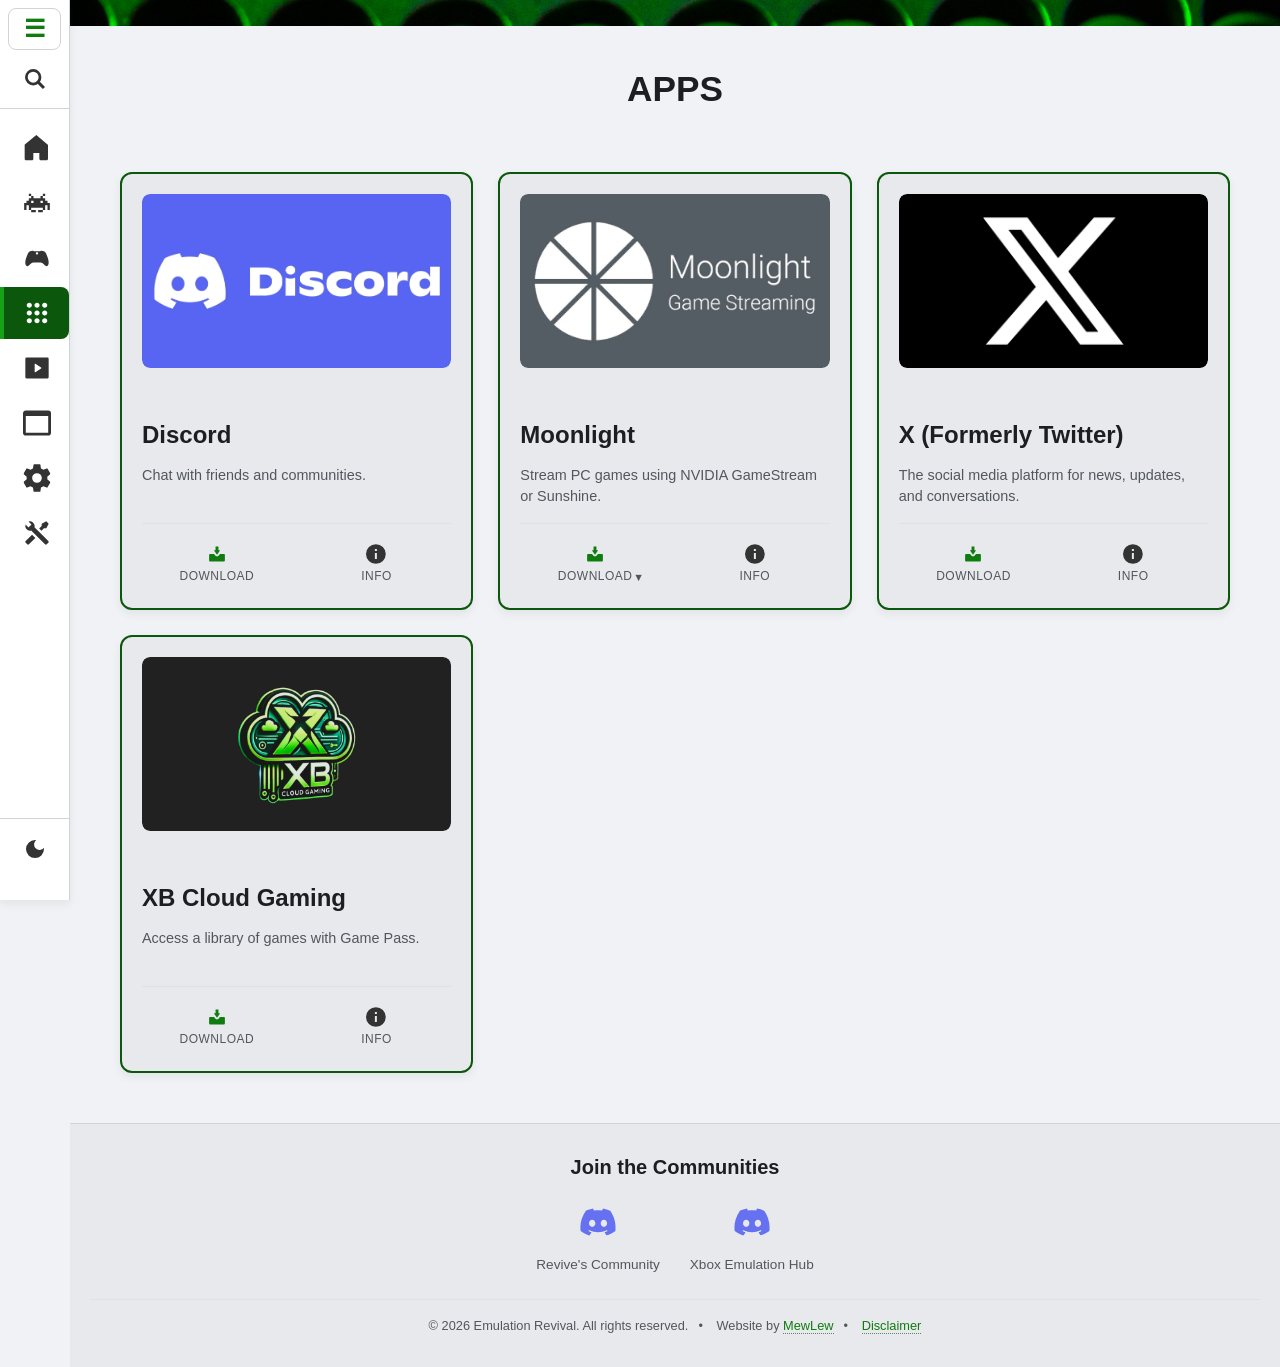
==== commit 679a0264: "Update apps.html" ====
--- a/apps.html
+++ b/apps.html
@@ -1,3 +1,5 @@
+---
+---
 <!DOCTYPE html>
 <html lang="en">
 <head>
@@ -258,4 +260,4 @@
 <script src="searchlogic.js"></script>
 
 </body>
-</html>+</html>
